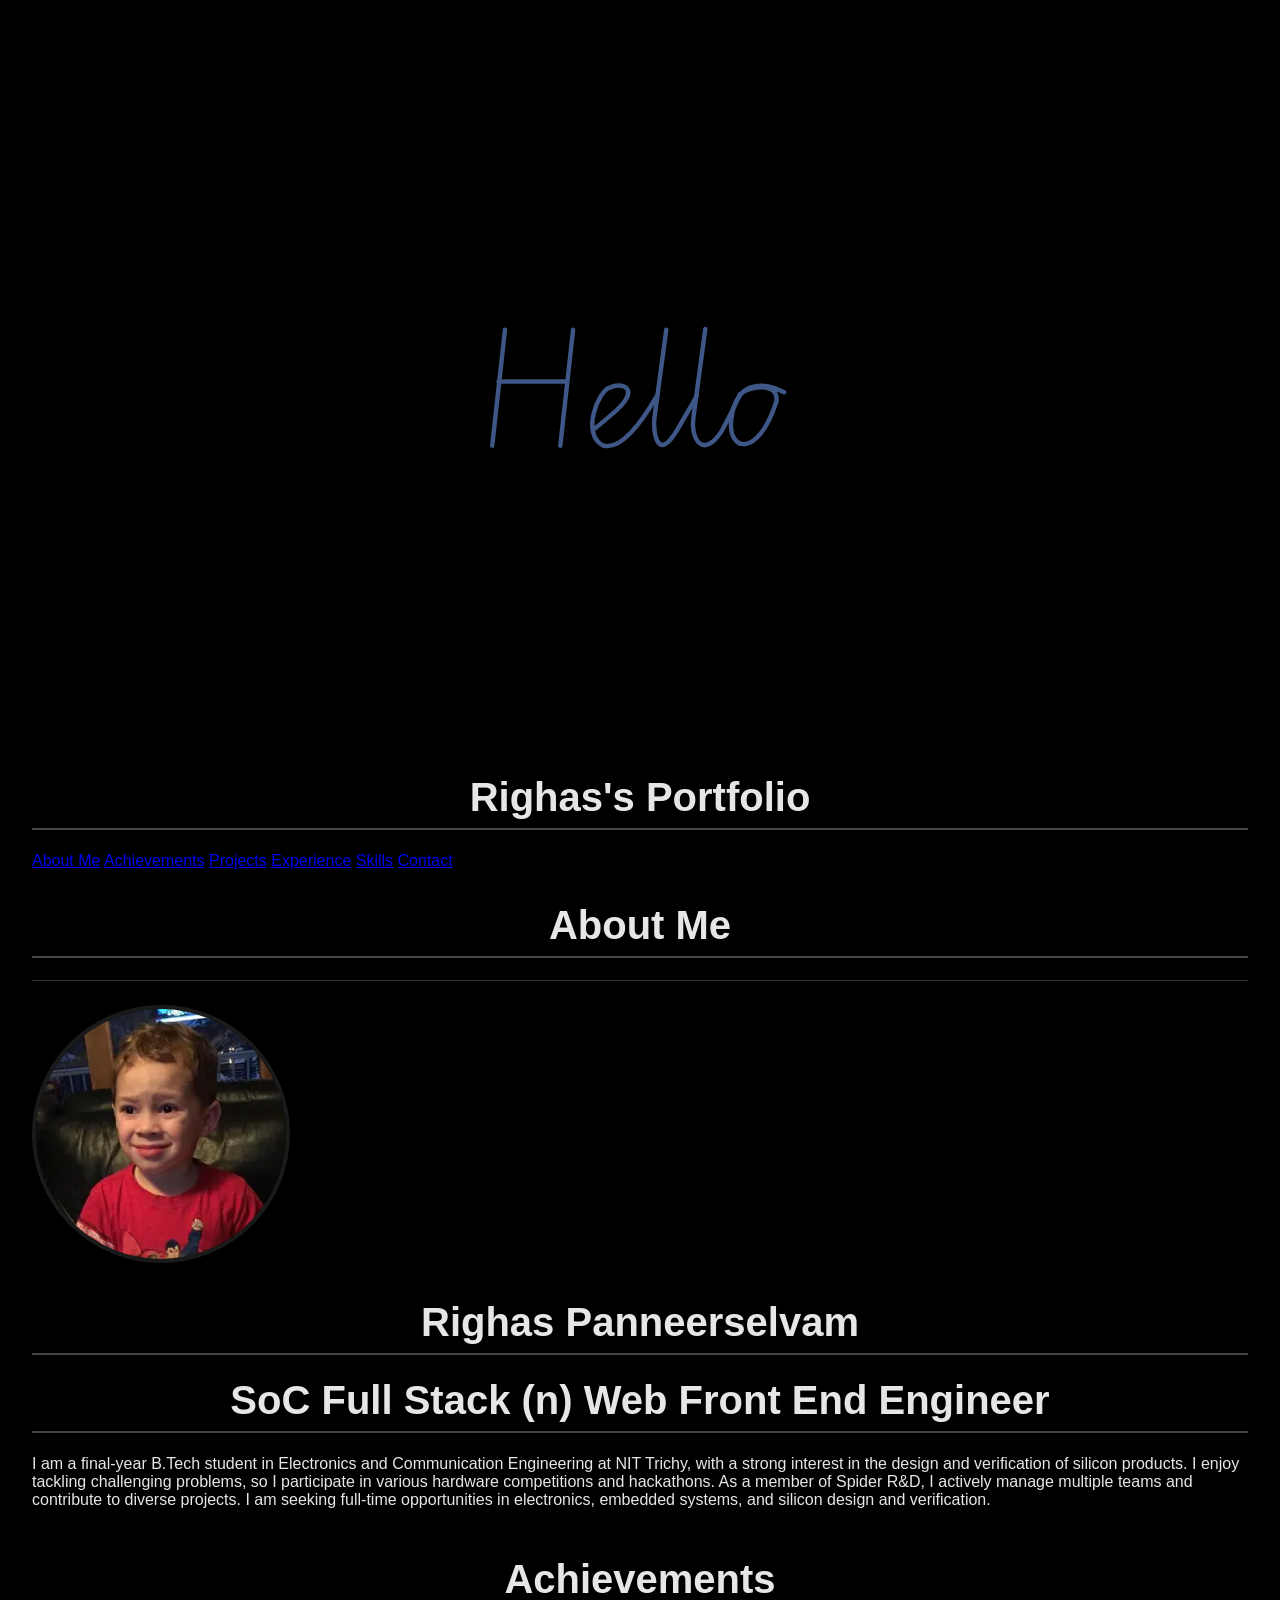
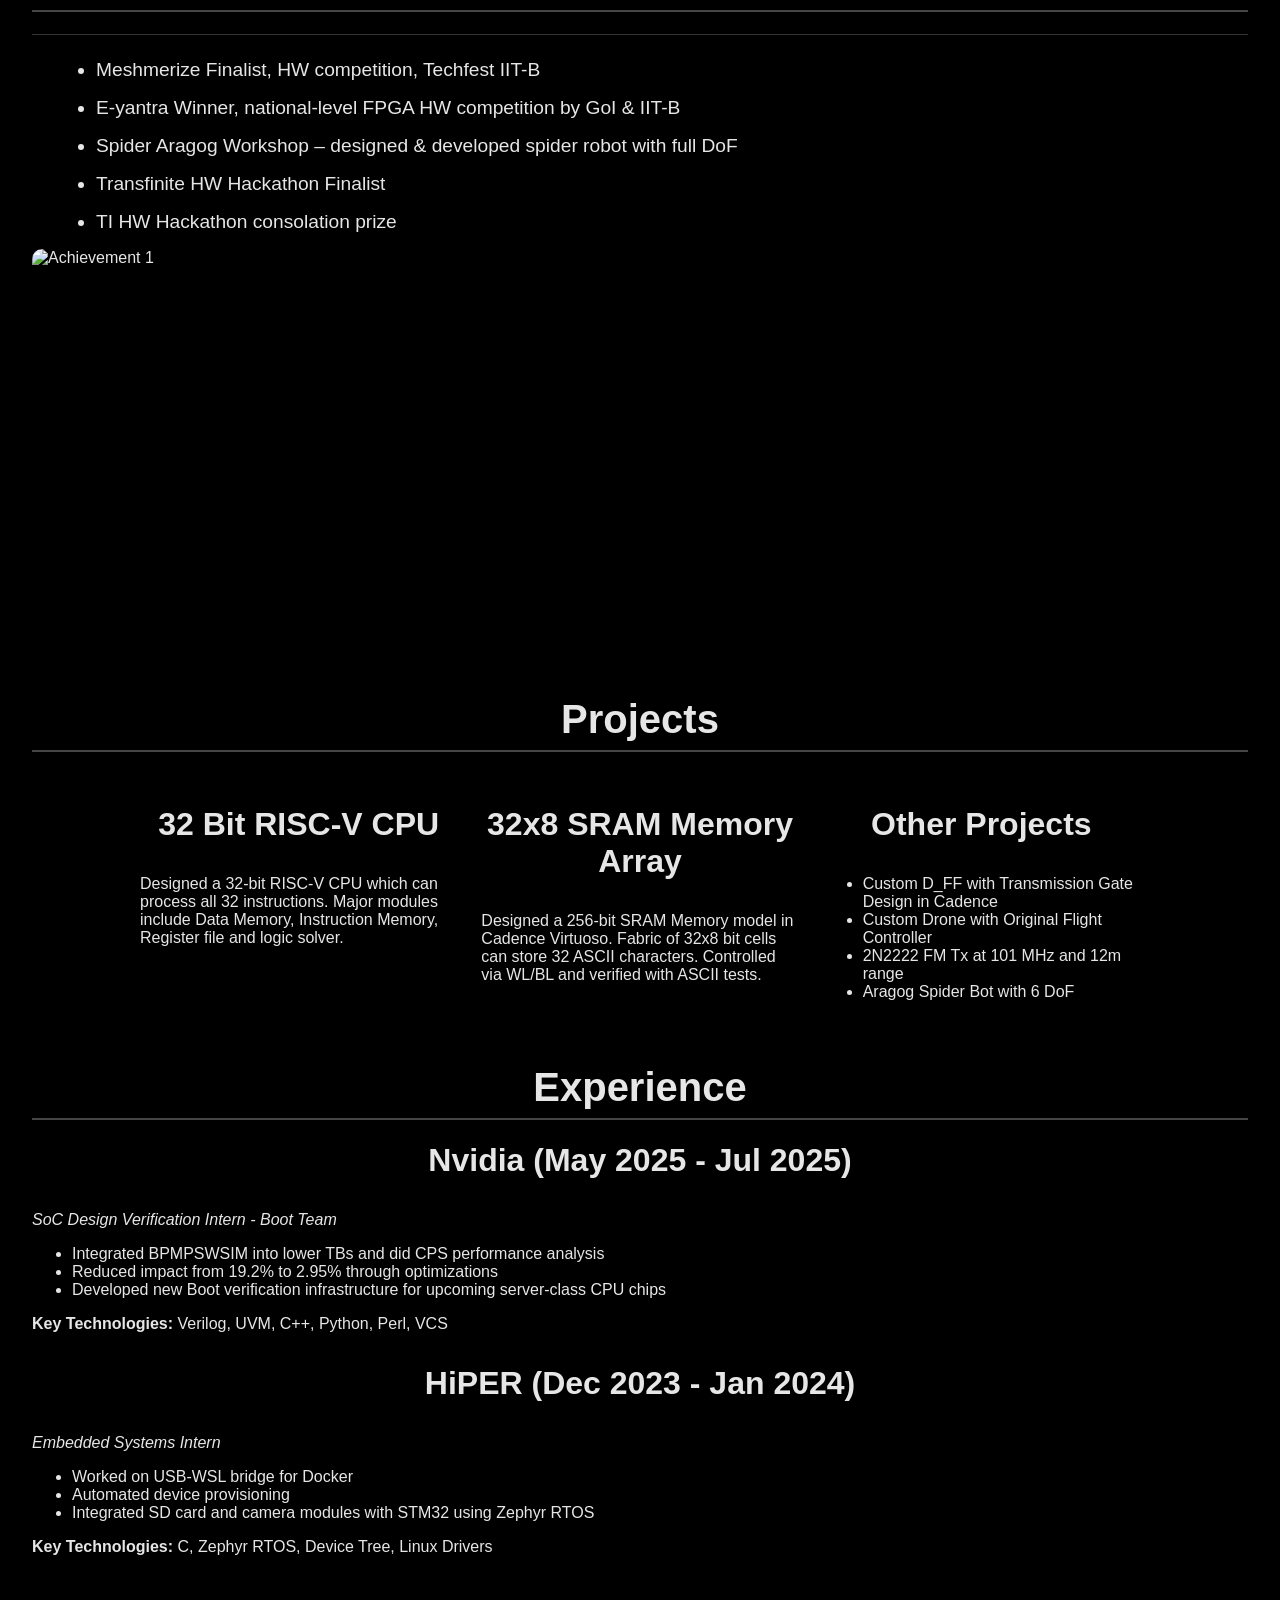
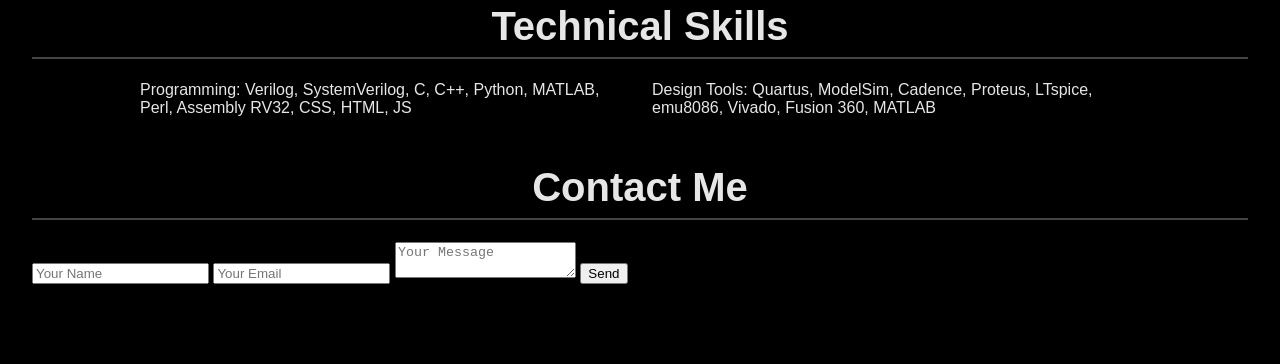
==== index.html @ bc6de63e "check commit" ====
<!DOCTYPE html>
<html lang="en">
<head>
    <meta charset="UTF-8">
    <meta name="viewport" content="width=device-width, initial-scale=1.0">
    <title>Righas Portfolio</title>
    <link rel="stylesheet" href="style.css">
</head>
<body>
    <div class="background"></div>

    <!-- Signature SVG -->
    <div id="signature" class="signature-container">
        <svg id="signature-svg" xmlns="http://www.w3.org/2000/svg" viewBox="0 0 1920 1080" shape-rendering="geometricPrecision" text-rendering="geometricPrecision">
            <path id="untitled-u-h_1" d="M746.818511,425.776856l-20.206058,183.15814" fill="none" stroke="#3f5787" stroke-width="7" stroke-linecap="round" stroke-linejoin="round"/>
            <path id="untitled-u-h_3" d="M746.818511,425.776856l-20.206058,183.15814" transform="translate(107.548374 0)" fill="none" stroke="#3f5787" stroke-width="7" stroke-linecap="round" stroke-linejoin="round"/>
            <path id="untitled-u-h_2" d="M736.715482,507.802581l107.548374-.216665" fill="none" stroke="#3f5787" stroke-width="7" stroke-linecap="round" stroke-linejoin="round"/>\
            <path id="untitled-u-e" d="M886.212615,583.910626c7.151511-5.482825,33.612104-27.652511,38.379778-32.420185C960,517.355925,930.760567,507.802579,912.043792,517.355925c-17.616799,4.736041-46.27045,73.822854-9.744437,91.579069q34.22033,8.819657,85.333725-80.042054" transform="translate(0 0.000002)" fill="none" stroke="#3f5787" stroke-width="7" stroke-linecap="round" stroke-linejoin="round"/>
            <path id="untitled-u-l_1" d="M987.63308,528.892942l13.884525-103.116086q-16.616888,122.569468-18.80812,140.35162c-2.137096,17.782152,3.510405,72.799838,36.042645,17.782152q32.53224-55.017686,30.865141-55.017686" transform="translate(.000001 0)" fill="none" stroke="#3f5787" stroke-width="7" stroke-linecap="round" stroke-linejoin="round"/>
            <path id="untitled-u-l_2" d="M987.63308,528.892942l13.884525-103.116086q-16.616888,122.569468-18.80812,140.35162c-5.070855,29.617557,14.183229,69.476005,45.805417,18.91237q17.227944-32.420185,27.726223-56.147904" transform="translate(61.573881-1.130218)" fill="none" stroke="#3f5787" stroke-width="7" stroke-linecap="round" stroke-linejoin="round"/>
            <path id="untitled-u-o_1" d="" fill="none" stroke="#3f5787" stroke-width="7" stroke-linecap="round" stroke-linejoin="round"/>
            <path id="untitled-u-o_2" d="M1117.815006,528.892942c12.982773-14.997982,63.205398-21.307026,57.351101,11.107058-29.48823,90.468267-78.022397,77.779897-70.756046,26.128476c3.090799-26.128476,9.00375-29.567839,12.068502-34.620538s23.109729-31.342668,70.957391-6.97441" transform="translate(.000001 0)" fill="none" stroke="#3f5787" stroke-width="7" stroke-linecap="round" stroke-linejoin="round"/>
        </svg>
    </div>

    <header id="header" class="glass-container">
        <h1>Righas's Portfolio</h1>
        <nav>
            <a href="#about">About Me</a>
            <a href="#achievements">Achievements</a>
            <a href="#projects">Projects</a>
            <a href="#experience">Experience</a>
            <a href="#skills">Skills</a>
            <a href="#contact">Contact</a>
        </nav>
    </header>
    
    
    
    <h2>About Me</h2>
    <div class="section-divider"></div>
    <!-- ABOUT -->
    <section id="about" class="glass-container">
        <!-- <h2>About Me</h2> -->
        <div class="about-content">
        <div class="about-photo-name">
        <img src="src/myphoto.jpg" alt="Profile Picture" class="profile-pic">
        <h2>Righas Panneerselvam</h2>
        </div>
        <div class="about-text">
            <h2>SoC Full Stack (n) Web Front End Engineer</h2>
            <p class="sub-tab no-hover">
                I am a final-year B.Tech student in Electronics and Communication Engineering at NIT Trichy, with a strong interest in the design and verification of silicon products. 
                I enjoy tackling challenging problems, so I participate in various hardware competitions and hackathons. 
                As a member of Spider R&D, I actively manage multiple teams and contribute to diverse projects. 
                I am seeking full-time opportunities in electronics, embedded systems, and silicon design and verification.
            </p>
        </div>
        </div>
    </section>
    
    <!-- ACHIEVEMENTS -->
    <h2>Achievements</h2>
    <div class="section-divider"></div>
    <section id="achievements" class="glass-container">
        <div class="achievements-wrapper">
            <!-- LEFT : List -->
            <div class="achievement-list">
                <ul>
                    <li>Meshmerize Finalist, HW competition, Techfest IIT-B</li>
                    <li>E-yantra Winner, national-level FPGA HW competition by GoI & IIT-B</li>
                    <li>Spider Aragog Workshop – designed & developed spider robot with full DoF</li>
                    <li>Transfinite HW Hackathon Finalist</li>
                    <li>TI HW Hackathon consolation prize</li>
                </ul>
            </div>
    
            <!-- RIGHT : Images -->
            <div class="achievement-gallery">
                <img src="src/Workshop_3.JPG" class="achievement-img" alt="Achievement 1">
                <img src="src/Workshop_2.JPG" class="achievement-img" alt="Achievement 2">
                <img src="src/E-yantra.jpg" class="achievement-img" alt="Achievement 3">
                <img src="src/Meshmerize.jpg" class="achievement-img" alt="Achievement 4">
                <!-- <img src="src/ach5.jpg" class="achievement-img" alt="Achievement 5"> -->
            </div>
        </div>
    </section>
    
    
    
    <!-- PROJECTS -->
    <section id="projects" class="glass-container">
        <h2>Projects</h2>
        <div class="project-grid">
            <div class="project-card">
                <h3>32 Bit RISC-V CPU</h3>
                <p>Designed a 32-bit RISC-V CPU which can process all 32 instructions. Major modules include Data Memory, Instruction Memory, Register file and logic solver.</p>
            </div>
            <div class="project-card">
                <h3>32x8 SRAM Memory Array</h3>
                <p>Designed a 256-bit SRAM Memory model in Cadence Virtuoso. Fabric of 32x8 bit cells can store 32 ASCII characters. Controlled via WL/BL and verified with ASCII tests.</p>
            </div>
            <div class="project-card">
                <h3>Other Projects</h3>
                <ul>
                    <li>Custom D_FF with Transmission Gate Design in Cadence</li>
                    <li>Custom Drone with Original Flight Controller</li>
                    <li>2N2222 FM Tx at 101 MHz and 12m range</li>
                    <li>Aragog Spider Bot with 6 DoF</li>
                </ul>
            </div>
        </div>
    </section>

    <!-- EXPERIENCE -->
    <section id="experience" class="glass-container">
        <h2>Experience</h2>
        <div class="sub-tab no-hover">
            <h3>Nvidia (May 2025 - Jul 2025)</h3>
            <p><em>SoC Design Verification Intern - Boot Team</em></p>
            <ul>
                <li>Integrated BPMPSWSIM into lower TBs and did CPS performance analysis</li>
                <li>Reduced impact from 19.2% to 2.95% through optimizations</li>
                <li>Developed new Boot verification infrastructure for upcoming server-class CPU chips</li>
            </ul>
            <p><strong>Key Technologies:</strong> Verilog, UVM, C++, Python, Perl, VCS</p>
        </div>
        <div class="sub-tab no-hover">
            <h3>HiPER (Dec 2023 - Jan 2024)</h3>
            <p><em>Embedded Systems Intern</em></p>
            <ul>
                <li>Worked on USB-WSL bridge for Docker</li>
                <li>Automated device provisioning</li>
                <li>Integrated SD card and camera modules with STM32 using Zephyr RTOS</li>
            </ul>
            <p><strong>Key Technologies:</strong> C, Zephyr RTOS, Device Tree, Linux Drivers</p>
        </div>
    </section>

    <!-- SKILLS -->
    <section id="skills" class="glass-container">
        <h2>Technical Skills</h2>
        <div class="skills-grid">
            <div class="skill-item">Programming: Verilog, SystemVerilog, C, C++, Python, MATLAB, Perl, Assembly RV32, CSS, HTML, JS</div>
            <div class="skill-item">Design Tools: Quartus, ModelSim, Cadence, Proteus, LTspice, emu8086, Vivado, Fusion 360, MATLAB</div>
        </div>
    </section>

    <!-- CONTACT -->
    <section id="contact" class="glass-container">
        <h2>Contact Me</h2>
        <form>
            <input type="text" placeholder="Your Name" required>
            <input type="email" placeholder="Your Email" required>
            <textarea placeholder="Your Message" required></textarea>
            <button type="submit">Send</button>
        </form>
    </section>

    <script src="script.js"></script>
</body>
</html>
---- style.css ----
/* style.css */
/* Dark theme with glass morph effect for project tiles, modal, and skill categories */

:root {
    --text-color: rgba(255, 255, 255, 0.9);
    --glass-bg: rgba(255, 255, 255, 0.06);
    --glass-border: rgba(255, 255, 255, 0.15);
    --glass-hover-bg: rgba(255, 255, 255, 0.1);
    --glass-hover-border: rgba(255, 255, 255, 0.3);
}

body {
    margin: 0;
    padding: 2rem;
    min-height: 100vh;
    font-family: -apple-system, BlinkMacSystemFont, 'Segoe UI', Roboto, Oxygen, Ubuntu, Cantarell, 'Open Sans', 'Helvetica Neue', sans-serif;
    color: var(--text-color);
    overflow-x: hidden;
    position: relative;
    background: #000000;
}

.background {
    position: fixed;
    inset: 0;
    background: #000000;
    z-index: -2;
}

section {
    margin-bottom: 3rem;
}

h1, h2 {
    font-size: 2.5rem;
    text-align: center;
    position: relative;
    margin-bottom: 2rem;
}

h3 {
    font-size: 2rem;
    text-align: center;
    position: relative;
    margin-bottom: 2rem;
}

.main-header {
    position: fixed;
    top: 0;
    left: 0;
    width: 100%;
    padding: 1rem 2rem;
    background: rgba(0, 0, 0, 0.9);
    backdrop-filter: blur(10px);
    z-index: 1000;
    display: flex;
    justify-content: space-between;
    align-items: center;
    border-bottom: 1px solid rgba(255, 255, 255, 0.1);
}

.logo {
    font-size: 1.2rem;
    font-weight: 600;
    color: var(--text-color);
    text-decoration: none;
    margin-right: auto;
}

.main-nav ul {
    display: flex;
    gap: 1.5rem;
    list-style: none;
    margin: 0;
    padding: 0;
    flex-wrap: wrap;
}

.main-nav {
    margin-left: auto;
}

.main-nav a {
    color: rgba(255, 255, 255, 0.8);
    text-decoration: none;
    font-size: 0.85rem;
    white-space: nowrap;
    transition: color 0.3s ease;
}

.main-nav a:hover {
    color: rgba(255, 255, 255, 1);
}

.main-nav a.active {
    color: #fff;
    border-bottom: 2px solid rgba(255, 255, 255, 0.5);
}

/* Add padding to body to account for fixed header */
body {
    padding-top: 60px;
}

h1::after, h2::after {
    content: "";
    position: absolute;
    bottom: -10px;
    left: 0;
    width: 100%;
    height: 2px;
    background: var(--text-color);
    opacity: 0.3;
}

.intro-content {
    display: flex;
    align-items: flex-start;
    gap: 3rem;
    max-width: 1000px;
    margin: 0 auto;
}

.image-name-container {
    text-align: center;
}

.image-name-container h2 {
    margin: 1rem 0 0 0;
}

.intro-content h2::after {
    content: none;
}

.section-divider {
    width: 100%;
    height: 1px;
    background: rgba(255, 255, 255, 0.2);
    margin: 1.5rem 0;
}

.section-divider-wo-dash {
    width: 100%;
    height: 1px;
    margin: 1.5rem 0;
}

.intro-description {
    position: relative;
    font-size: 1.2rem;
}

.intro-description::after {
    content: none;
}

.profile-pic {
    width: 250px;
    height: 250px;
    border-radius: 50%;
    object-fit: cover;
    border: 4px solid rgba(255, 255, 255, 0.1);
    position: relative;
    cursor: pointer;
    transition: border-color 0.5s ease, box-shadow 0.5s ease;
}

.profile-pic:hover {
    border-color: rgba(255, 255, 255, 0.2);
    box-shadow: 0 0 20px 5px rgba(255, 255, 255, 0.15), inset 0 0 20px 5px rgba(255, 255, 255, 0.1);
}

.intro-text {
    flex: 1;
    text-align: center;
    margin-top: -2rem;
}

.achievement-container {
    display: flex;
    max-width: 1000px;
    margin: 0 auto;
    gap: 2rem;
}

.achievement-list {
    flex: 1;
    list-style: disc;
    padding-left: 1.5rem;
}

.achievement-list li {
    margin-bottom: 1rem;
    font-size: 1.2rem;
}

.achievement-images {
    flex: 1;
    display: flex;
    flex-direction: column;
    gap: 1rem;
}

.achievement-images {
    position: relative;
    height: 400px;
}

.achievement-img {
    width: 100%;
    height: 400px;
    object-fit: cover;
    border-radius: 10px;
    display: none;
}

.nav-arrow {
    position: absolute;
    top: 50%;
    transform: translateY(-50%);
    background: rgba(0, 0, 0, 0.5);
    color: white;
    border: none;
    padding: 1rem;
    cursor: pointer;
    z-index: 100;
    transition: background 0.3s ease;
}

.nav-arrow:hover {
    background: rgba(0, 0, 0, 0.8);
}

.prev-arrow {
    left: 10px;
}

.next-arrow {
    right: 10px;
}

.achievement-img.active {
    display: block;
}

.project-grid {
    display: grid;
    grid-template-columns: repeat(3, 1fr);
    gap: 1.5rem;
    max-width: 1000px;
    margin: 0 auto;
}

.project-tile {
    padding: 1rem;
    background: var(--glass-bg);
    border-radius: 10px;
    border: 1px solid var(--glass-border);
    transition: background-color 0.5s ease, border-color 0.5s ease, transform 0.3s ease;
    cursor: pointer;
    backdrop-filter: blur(10px);
}

.project-tile:hover {
    background: var(--glass-hover-bg);
    border-color: var(--glass-hover-border);
    transform: translateY(-5px);
}

.project-img {
    width: 100%;
    height: 200px;
    object-fit: cover;
    border-radius: 8px;
    margin-bottom: 1rem;
}

#project-detail {
    text-align: justify;
}

.project-tile h4 {
    font-size: 1.2rem;
    margin: 0.5rem 0;
    text-align: center;
}

.project-tile p {
    font-size: 1rem;
    text-align: center;
    margin: 0;
}

.project-modal {
    display: none;
    position: fixed;
    top: 0;
    left: 0;
    width: 100%;
    height: 100%;
    background: rgba(0, 0, 0, 0.8);
    z-index: 2000;
    justify-content: center;
    align-items: center;
    backdrop-filter: blur(5px);
}

.project-modal-content {
    background: var(--glass-bg);
    border: 1px solid var(--glass-border);
    border-radius: 12px;
    padding: 2rem;
    max-width: 90%;
    max-height: 90%;
    overflow-y: auto;
    position: relative;
    animation: scaleIn 0.3s ease;
    /* Enhanced smooth scrolling */
    transform: translate3d(0,0,0);
    -webkit-overflow-scrolling: touch;
    will-change: transform;
    scroll-behavior: smooth;
    /* Performance optimizations */
    backface-visibility: hidden;
    perspective: 1000px;
    contain: content;
    overscroll-behavior: contain;
}

@keyframes scaleIn {
    from { transform: scale(0.8); opacity: 0; }
    to { transform: scale(1); opacity: 1; }
}

.close-modal {
    position: absolute;
    top: 1rem;
    right: 1rem;
    font-size: 1.5rem;
    cursor: pointer;
    color: var(--text-color);
    transition: color 0.3s ease;
}

.close-modal:hover {
    color: rgba(255, 255, 255, 1);
}

.modal-img {
    width: 100%;
    max-height: 400px;
    object-fit: cover;
    border-radius: 8px;
    margin-bottom: 1rem;
}

.modal-title {
    font-size: 1.8rem;
    margin: 0.5rem 0;
    text-align: center;
}

.modal-brief {
    font-size: 1.2rem;
    margin: 0.5rem 0;
    text-align: center;
}

.modal-details {
    font-size: 1.1rem;
    line-height: 1.5;
    margin-top: 1rem;
}

.modal-details h4 {
    font-size: 1.3rem;
    margin: 1.5rem 0 0.5rem;
    color: rgba(255, 255, 255, 0.9);
    border-bottom: 1px solid rgba(255, 255, 255, 0.2);
    padding-bottom: 0.5rem;
}

.modal-details ul {
    margin: 0.5rem 0 1rem;
    padding-left: 1.5rem;
}

.modal-details li {
    margin-bottom: 0.5rem;
    line-height: 1.4;
}

.experience-container {
    max-width: 1000px;
    margin: 0 auto;
    padding: 1rem;
}

.experience-item {
    background: var(--glass-bg);
    border-radius: 10px;
    padding: 1.5rem;
    margin-bottom: 2rem;
    border: 1px solid var(--glass-border);
    transition: background-color 0.5s ease, border-color 0.5s ease, transform 0.3s ease;
}

.experience-item:hover{
    background: var(--glass-hover-bg);
    border-color: var(--glass-hover-border);
    transform: translateY(-5px);
}

.experience-header {
    display: flex;
    justify-content: space-between;
    align-items: baseline;
    margin-bottom: 1rem;
}

.experience-header h3 {
    font-size: 1.4rem;
    margin: 0;
    color: rgba(255, 255, 255, 0.9);
}

.experience-date {
    font-size: 0.9rem;
    opacity: 0.8;
}

.experience-role {
    font-style: italic;
    margin: 0 0 1rem 0;
    color: rgba(255, 255, 255, 0.8);
}

.experience-details {
    padding-left: 1.5rem;
    margin: 0 0 1rem 0;
}

.experience-details li {
    margin-bottom: 0.5rem;
    line-height: 1.4;
}

.experience-learnings {
    padding: 0.8rem;
    background: rgba(255, 255, 255, 0.08);
    border-radius: 8px;
    font-size: 0.9rem;
}

.skills-grid {
    display: grid;
    grid-template-columns: repeat(auto-fit, minmax(300px, 1fr));
    gap: 1.5rem;
    max-width: 1000px;
    margin: 0 auto;
}

.skill-category {
    background: var(--glass-bg);
    border: 1px solid var(--glass-border);
    border-radius: 10px;
    padding: 1rem;
    backdrop-filter: blur(10px);
    transition: background-color 0.5s ease, border-color 0.5s ease, transform 0.3s ease;
}

.skill-category:hover {
    background: var(--glass-hover-bg);
    border-color: var(--glass-hover-border);
    transform: translateY(-5px);
}

.skill-heading {
    font-size: 1.3rem;
    margin: 0.5rem 0;
    padding: 0.5rem;
    background: rgba(255, 255, 255, 0.08);
    border-radius: 8px;
    text-align: center;
    color: var(--text-color);
    border-bottom: 1px solid rgba(255, 255, 255, 0.2);
}

.skill-text {
    font-size: 0.95rem;
    color: var(--text-color);
    text-align: center;
    margin: 0.5rem 0 0;
    line-height: 1.4;
}

@media (max-width: 768px) {
    body {
        padding: 1rem;
    }
    .intro-content {
        flex-direction: column;
        text-align: center;
    }
    .intro-text {
        margin-top: 1rem;
    }
    h1, h2 {
        font-size: 2rem;
    }
    
    .achievement-container {
        flex-direction: column;
    }
    .achievement-images {
        margin-top: 1rem;
    }
    .project-grid {
        grid-template-columns: 1fr;
    }
    .project-modal-content {
        max-width: 95%;
        padding: 1.5rem;
    }
    .skills-grid {
        grid-template-columns: 1fr;
    }
}
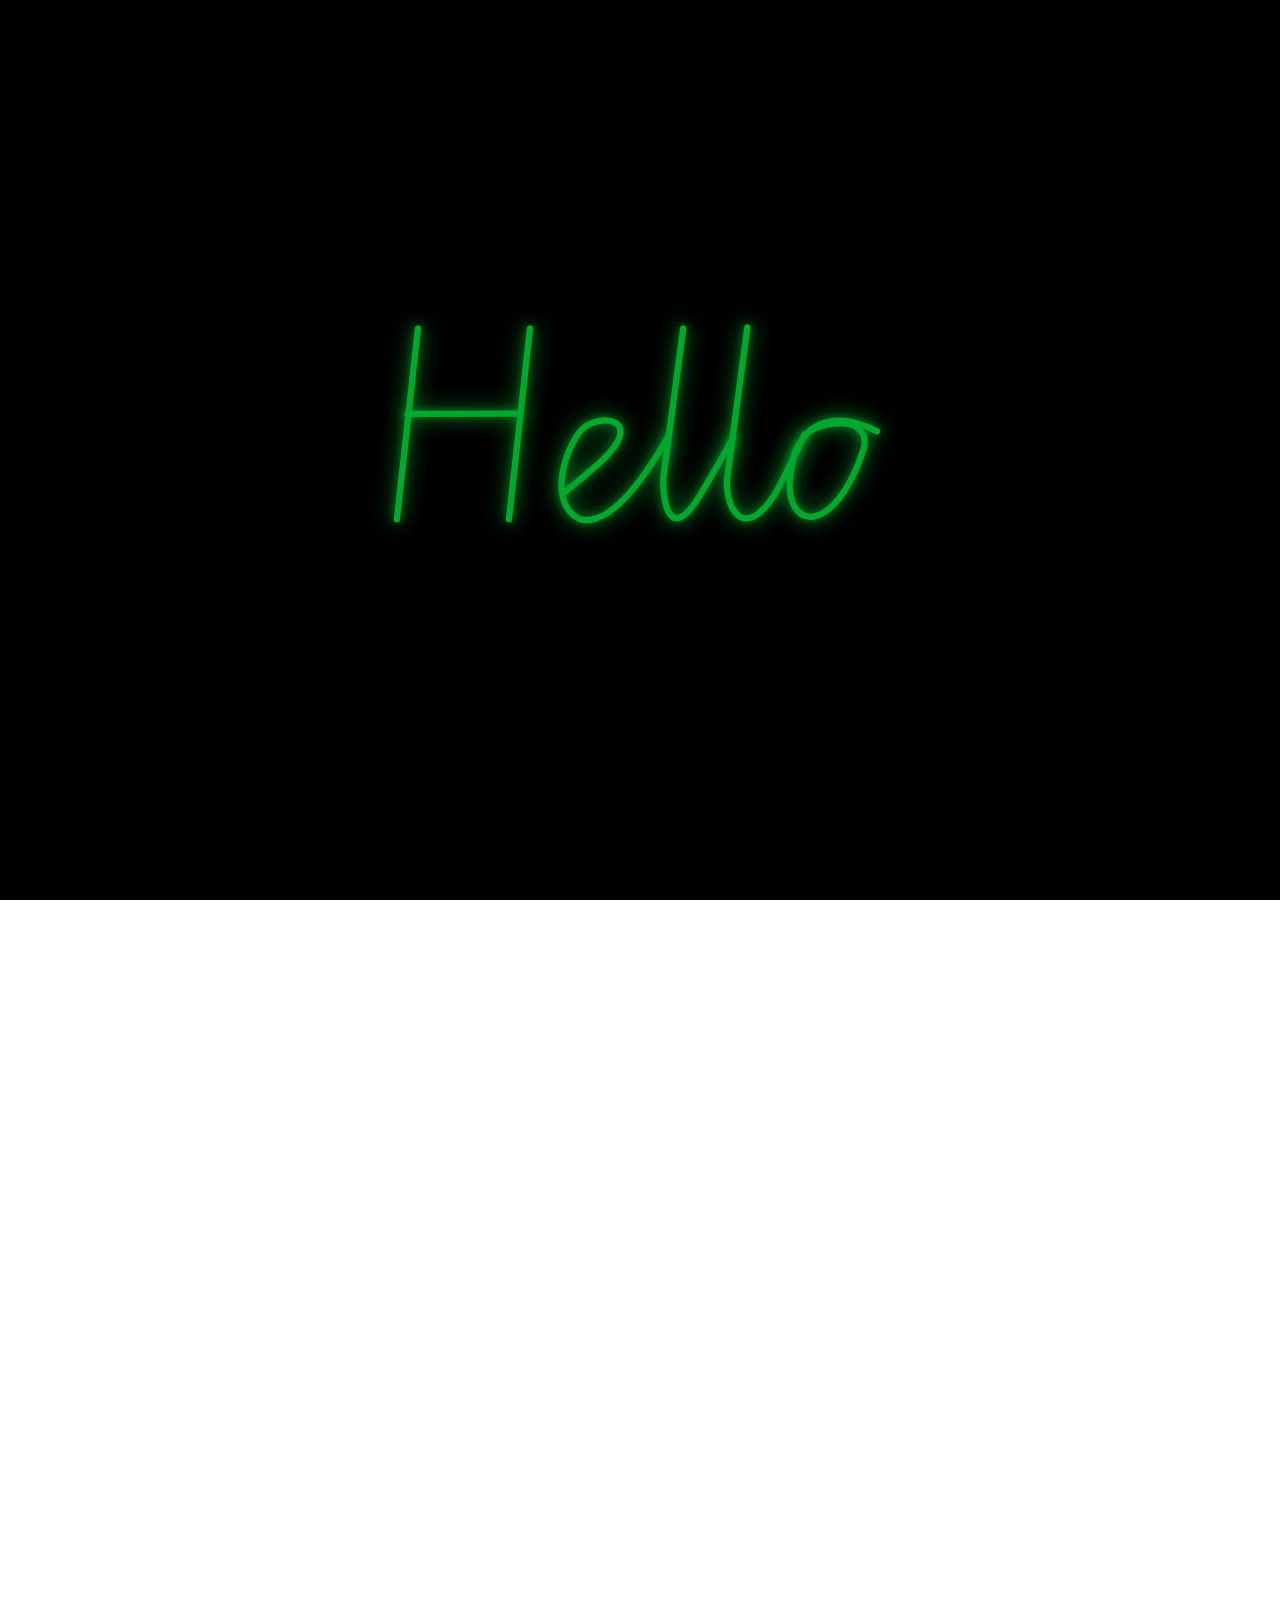
==== commit 1ed8df4b: "changed to neon green terminal inspi design" ====
--- a/index.html
+++ b/index.html
@@ -24,7 +24,7 @@
         </svg>
     </div>
 
-    <header id="header" class="glass-container">
+    <header id="header" class="terminal-window">
         <h1>Righas's Portfolio</h1>
         <nav>
             <a href="#about">About Me</a>
@@ -38,11 +38,11 @@
     
     
     
-    <h2>About Me</h2>
-    <div class="section-divider"></div>
+    <!-- <h2>About Me</h2> -->
+    <!-- <div class="section-divider"></div> -->
     <!-- ABOUT -->
-    <section id="about" class="glass-container">
-        <!-- <h2>About Me</h2> -->
+    <section id="about" class="terminal-window">
+        <h2>About Me</h2>
         <div class="about-content">
         <div class="about-photo-name">
         <img src="src/myphoto.jpg" alt="Profile Picture" class="profile-pic">
@@ -61,9 +61,9 @@
     </section>
     
     <!-- ACHIEVEMENTS -->
-    <h2>Achievements</h2>
-    <div class="section-divider"></div>
-    <section id="achievements" class="glass-container">
+    <!-- <div class="section-divider"></div> -->
+    <section id="achievements" class="terminal-window">
+        <h2>Achievements</h2>
         <div class="achievements-wrapper">
             <!-- LEFT : List -->
             <div class="achievement-list">
@@ -90,7 +90,7 @@
     
     
     <!-- PROJECTS -->
-    <section id="projects" class="glass-container">
+    <section id="projects" class="terminal-window">
         <h2>Projects</h2>
         <div class="project-grid">
             <div class="project-card">
@@ -114,7 +114,7 @@
     </section>
 
     <!-- EXPERIENCE -->
-    <section id="experience" class="glass-container">
+    <section id="experience" class="terminal-window">
         <h2>Experience</h2>
         <div class="sub-tab no-hover">
             <h3>Nvidia (May 2025 - Jul 2025)</h3>
@@ -139,7 +139,7 @@
     </section>
 
     <!-- SKILLS -->
-    <section id="skills" class="glass-container">
+    <section id="skills" class="terminal-window">
         <h2>Technical Skills</h2>
         <div class="skills-grid">
             <div class="skill-item">Programming: Verilog, SystemVerilog, C, C++, Python, MATLAB, Perl, Assembly RV32, CSS, HTML, JS</div>
@@ -148,7 +148,7 @@
     </section>
 
     <!-- CONTACT -->
-    <section id="contact" class="glass-container">
+    <section id="contact" class="terminal-window">
         <h2>Contact Me</h2>
         <form>
             <input type="text" placeholder="Your Name" required>
@@ -161,11 +161,3 @@
     <script src="script.js"></script>
 </body>
 </html>
-
-
-
-
-
-
-
-
--- a/style.css
+++ b/style.css
@@ -1,143 +1,309 @@
-/* style.css */
-/* Dark theme with glass morph effect for project tiles, modal, and skill categories */
+#hello {
+    position: fixed;
+    top: 40%;
+    left: 50%;
+    transform: translate(-50%, 40px);
+    font-size: clamp(2.5rem, 6vw, 5rem);
+    font-weight: 700;
+    color: var(--accent-color);
+    opacity: 0;
+    transition: all 0.8s ease;
+    z-index: 20;
+    text-shadow:
+        0 0 10px var(--accent-color),
+        0 0 20px var(--accent-color),
+        0 0 40px var(--glow-color);
+}
+
+#hello.show {
+    opacity: 1;
+    transform: translate(-50%, 0);
+}
+
+#hello.fade-out {
+    opacity: 0;
+    transform: translate(-50%, -20px);
+}
+
+.signature-container {
+    position: fixed;
+    top: 50%;
+    left: 50%;
+    transform: translate(-50%, -50%);
+    width: 200%; /* responsive scaling */
+    max-width: 2000px;
+    height: auto;
+    z-index: -1;
+    pointer-events: none;
+    opacity: 0;
+    transition: opacity 0.5s ease;
+}
+
+
+.signature-container.show {
+    opacity: 1;
+}
+
+.signature-container svg {
+    width: 100%;
+    height: auto;
+}
+
+.signature-path {
+    fill: none; /* No fill → no double line */
+    stroke: var(--accent-color);
+    stroke-width: 11;
+    /* stroke-dasharray: var(--path-length, 3000); */
+    stroke-dashoffset: var(--path-length, 3000);
+    animation: drawStroke 4s ease forwards;
+}
+
+/* golden yellow stroke */
+
+/* .signature-container path {
+    stroke: #f5c842; 
+    stroke-width: 6;
+    filter: drop-shadow(0 0 4px rgba(245, 200, 66, 0.7))
+            drop-shadow(0 0 10px rgba(255, 234, 138, 0.6))     
+} */
+
+/* white stroke */
+.signature-container path {
+    stroke: var(--accent-color); 
+    stroke-width: 6;
+    filter: drop-shadow(0 0 4px var(--glow-color))
+            drop-shadow(0 0 10px var(--glow-color));
+}
+
+#sigPath {
+    fill: none;
+    stroke: var(--accent-color);
+    stroke-width: 2;
+  }
+
+@keyframes drawStroke {
+    to {
+        stroke-dashoffset: 0;
+    }
+}
+
+
+/* -------------------------
+   rest of your existing CSS
+   (glass morph + layout)
+   ------------------------- */
 
 :root {
-    --text-color: rgba(255, 255, 255, 0.9);
-    --glass-bg: rgba(255, 255, 255, 0.06);
-    --glass-border: rgba(255, 255, 255, 0.15);
-    --glass-hover-bg: rgba(255, 255, 255, 0.1);
-    --glass-hover-border: rgba(255, 255, 255, 0.3);
+    --primary-color: rgba(255, 255, 255, 0.03); /* Darker, more subtle glass */
+    --secondary-color: rgba(255, 255, 255, 0.08); /* Darker, more subtle border */
+    --accent-color: #00A82D; /* Darker Green */
+    --text-color: #FFFFFF; /* White */
+    --glow-color: rgba(0, 168, 45, 0.7);
+}
+
+.glass-container {
+    background: var(--primary-color);
+    border: 1px solid var(--secondary-color);
+    border-radius: 16px;
+    backdrop-filter: blur(10px); /* Consistent blur for glass effect */
+    -webkit-backdrop-filter: blur(10px); /* For Safari */
+    padding: 2rem;
+    margin-bottom: 2rem;
+    box-shadow: 0 8px 32px 0 rgba(0, 0, 0, 0.37);
 }
 
 body {
     margin: 0;
     padding: 2rem;
     min-height: 100vh;
-    font-family: -apple-system, BlinkMacSystemFont, 'Segoe UI', Roboto, Oxygen, Ubuntu, Cantarell, 'Open Sans', 'Helvetica Neue', sans-serif;
+    font-family: 'Courier New', Courier, monospace;
     color: var(--text-color);
     overflow-x: hidden;
     position: relative;
-    background: #000000;
 }
 
 .background {
     position: fixed;
     inset: 0;
-    background: #000000;
+    background: #000000; /* Black background */
     z-index: -2;
 }
 
-section {
-    margin-bottom: 3rem;
-}
-
-h1, h2 {
-    font-size: 2.5rem;
+.about-content {
+    display: flex;
+    gap: 4rem;
+    align-items: center; /* Center items vertically */
+    padding: 2rem;
+    margin: 0 2rem;
+}
+
+/* Left column with photo and name */
+.about-photo-name {
+    width: 250px;
+    display: flex;
+    flex-direction: column;
+    align-items: center;
+    gap: 1.5rem;
+    margin-right: 3rem;
+}
+
+.about-photo-name h2 {
+    margin-top: 1.5rem;
+    font-size: 1.7rem;
     text-align: center;
+    line-height: 1.3;
+    padding-bottom: 0.5rem;
+    border-bottom: 2px solid var(--accent-color);
+    width: 100%;
+}
+
+/* Right column with text */
+.about-text {
+    flex: 1;
+    min-width: 300px;
+    margin-left: 2rem;
+    text-align: left;
+}
+
+/* Profile name styling */
+.about-photo-name h2 {
+    font-size: 1.6rem;
+    color: var(--accent-color);
+    text-align: center;
+    text-shadow: 0 0 10px var(--glow-color);
+    margin: 0;
+}
+
+/* Title styling */
+.about-text h2 {
+    font-size: 1.8rem;
+    color: var(--accent-color);
+    margin-bottom: 1.5rem;
+}
+
+/* Responsive design */
+@media (max-width: 768px) {
+    .about-content {
+        flex-direction: column;
+        align-items: center;
+        gap: 2rem;
+    }
+    
+    .about-photo-name {
+        width: 100%;
+    }
+    
+    .about-text {
+        width: 100%;
+        min-width: auto;
+    }
+}
+
+.about-text {
+    flex: 1;
+    text-align: center;
+}
+
+.about-text h3 {
+    color: var(--accent-color);
+    font-size: 1.8rem;
+    margin-bottom: 1rem;
+    text-shadow: 0 0 10px var(--glow-color);
+}
+
+.about-photo-name h2 {
+    font-size: 1.4rem;
+    text-align: center;
+}
+
+.profile-pic {
+    width: 200px;
+    height: 200px;
+    border-radius: 50%;
+    object-fit: cover;
+    border: 3px solid var(--accent-color);
     position: relative;
-    margin-bottom: 2rem;
-}
-
-h3 {
-    font-size: 2rem;
-    text-align: center;
+    cursor: pointer;
+    transition: border-color 0.5s ease, box-shadow 0.5s ease;
+    align-self: center; /* Vertical centering */
+    /* margin-right: 2rem; */
+}
+
+.profile-pic:hover {
+    border-color: var(--accent-color);
+    box-shadow:
+        0 0 15px 3px var(--glow-color),
+        inset 0 0 15px 3px var(--glow-color);
+}
+
+@keyframes gradientMove {
+    0% { background-position: 0% 50%; }
+    100% { background-position: 100% 50%; }
+}
+
+.intro {
+    position: fixed;
+    inset: 0;
+    display: flex;
+    justify-content: center;
+    align-items: center;
+    font-size: 4rem;
+    font-weight: bold;
+    color: white;
+    opacity: 0;
+    animation: introFade 3s ease forwards;
+    z-index: 20; /* make sure Hello sits above signature */
+}
+
+@keyframes introFade {
+    0% { opacity: 0; }
+    20% { opacity: 1; }
+    80% { opacity: 1; }
+    100% { opacity: 0; visibility: hidden; }
+}
+
+.terminal-window {
+    background: #1a1a1a; /* Dark grey */
+    border: 2px solid var(--accent-color);
+    border-radius: 8px;
+    padding: 2rem;
+    margin: 2rem auto;
+    max-width: 800px;
     position: relative;
-    margin-bottom: 2rem;
-}
-
-.main-header {
-    position: fixed;
-    top: 0;
-    left: 0;
-    width: 100%;
-    padding: 1rem 2rem;
-    background: rgba(0, 0, 0, 0.9);
-    backdrop-filter: blur(10px);
-    z-index: 1000;
-    display: flex;
-    justify-content: space-between;
-    align-items: center;
-    border-bottom: 1px solid rgba(255, 255, 255, 0.1);
-}
-
-.logo {
-    font-size: 1.2rem;
-    font-weight: 600;
-    color: var(--text-color);
-    text-decoration: none;
-    margin-right: auto;
-}
-
-.main-nav ul {
-    display: flex;
-    gap: 1.5rem;
-    list-style: none;
-    margin: 0;
-    padding: 0;
-    flex-wrap: wrap;
-}
-
-.main-nav {
-    margin-left: auto;
-}
-
-.main-nav a {
-    color: rgba(255, 255, 255, 0.8);
-    text-decoration: none;
-    font-size: 0.85rem;
-    white-space: nowrap;
-    transition: color 0.3s ease;
-}
-
-.main-nav a:hover {
-    color: rgba(255, 255, 255, 1);
-}
-
-.main-nav a.active {
-    color: #fff;
-    border-bottom: 2px solid rgba(255, 255, 255, 0.5);
-}
-
-/* Add padding to body to account for fixed header */
-body {
-    padding-top: 60px;
-}
-
-h1::after, h2::after {
-    content: "";
-    position: absolute;
-    bottom: -10px;
-    left: 0;
-    width: 100%;
-    height: 2px;
-    background: var(--text-color);
-    opacity: 0.3;
-}
-
-.intro-content {
-    display: flex;
-    align-items: flex-start;
-    gap: 3rem;
-    max-width: 1000px;
-    margin: 0 auto;
-}
-
-.image-name-container {
-    text-align: center;
-}
-
-.image-name-container h2 {
-    margin: 1rem 0 0 0;
-}
-
-.intro-content h2::after {
-    content: none;
-}
+    opacity: 0;
+    transform: translateY(40px);
+    transition: all 0.6s ease;
+}
+
+.terminal-window.show {
+    opacity: 1;
+    transform: translateY(0);
+}
+
+.terminal-window h2::after {
+    content: '_';
+    animation: blink 1s step-end infinite;
+    margin-left: 5px;
+}
+
+@keyframes blink {
+    50% {
+        opacity: 0;
+    }
+}
+
+@keyframes slideUp {
+    to {
+        opacity: 1;
+        transform: translateY(0);
+    }
+}
+
 
 .section-divider {
     width: 100%;
     height: 1px;
-    background: rgba(255, 255, 255, 0.2);
+    background: var(--secondary-color);
     margin: 1.5rem 0;
 }
 
@@ -147,384 +313,522 @@
     margin: 1.5rem 0;
 }
 
-.intro-description {
+/* Header & nav */
+header {
+    text-align: center;
+    margin-top: 4rem;
+}
+
+nav a {
+    color: var(--text-color);
+    text-decoration: none;
+    padding: 0.5rem 1.5rem;
+    border-radius: 12px;
     position: relative;
-    font-size: 1.2rem;
-}
-
-.intro-description::after {
-    content: none;
-}
-
-.profile-pic {
-    width: 250px;
-    height: 250px;
-    border-radius: 50%;
-    object-fit: cover;
-    border: 4px solid rgba(255, 255, 255, 0.1);
+    transition:
+        background-color 0.5s ease,
+        border-color 1s ease;
+}
+
+nav a::before,
+nav a::after {
+    content: "";
+    position: absolute;
+    border-radius: inherit;
+    pointer-events: none;
+    opacity: 0;
+    transition: opacity 0.5s ease;
+    z-index: 1;
+}
+
+nav a::before {
+    inset: 0;
+    background:
+        linear-gradient(
+            to top left,
+            rgba(255, 255, 255, 0.15) 0%,
+            rgba(255, 255, 255, 0) 50%
+        ),
+        linear-gradient(
+            to bottom right,
+            rgba(255, 255, 255, 0.05) 0%,
+            rgba(255, 255, 255, 0) 50%
+        );
+    mix-blend-mode: screen;
+}
+
+nav a::after {
+    inset: 2px;
+    background: linear-gradient(
+        to bottom right,
+        rgba(255, 255, 255, 0.05),
+        rgba(0, 0, 0, 0.05)
+    );
+    mix-blend-mode: overlay;
+}
+
+nav a:hover {
+    background-color: var(--primary-color);
+    border-color: var(--accent-color);
+    border: 1px solid var(--secondary-color);
+}
+
+nav a:hover::before,
+nav a:hover::after {
+    opacity: 1;
+}
+
+/* Updated skill-item with glass morph + hover pop-up */
+.skill-item {
+    padding: 1rem;
+    text-align: center;
+    background: var(--primary-color);
+    border-radius: 12px;
+    border: 1px solid var(--secondary-color);
+    color: var(--text-color);
+    cursor: default;
     position: relative;
-    cursor: pointer;
-    transition: border-color 0.5s ease, box-shadow 0.5s ease;
-}
-
-.profile-pic:hover {
-    border-color: rgba(255, 255, 255, 0.2);
-    box-shadow: 0 0 20px 5px rgba(255, 255, 255, 0.15), inset 0 0 20px 5px rgba(255, 255, 255, 0.1);
-}
-
-.intro-text {
-    flex: 1;
-    text-align: center;
-    margin-top: -2rem;
-}
-
-.achievement-container {
-    display: flex;
-    max-width: 1000px;
-    margin: 0 auto;
+    transition:
+        background-color 0.5s ease,
+        border-color 0.5s ease,
+        box-shadow 0.5s ease,
+        transform 0.3s ease;
+    user-select: none;
+}
+
+.skill-item::before,
+.skill-item::after {
+    content: "";
+    position: absolute;
+    border-radius: inherit;
+    pointer-events: none;
+    opacity: 0;
+    transition: opacity 0.5s ease;
+    z-index: 1;
+}
+
+.skill-item::before {
+    inset: 0;
+    background:
+        linear-gradient(
+            to top left,
+            rgba(255, 255, 255, 0.15) 0%,
+            rgba(255, 255, 255, 0) 50%
+        ),
+        linear-gradient(
+            to bottom right,
+            rgba(255, 255, 255, 0.05) 0%,
+            rgba(255, 255, 255, 0) 50%
+        );
+    mix-blend-mode: screen;
+}
+
+.skill-item::after {
+    inset: 2px;
+    background: linear-gradient(
+        to bottom right,
+        rgba(255, 255, 255, 0.05),
+        rgba(0, 0, 0, 0.05)
+    );
+    mix-blend-mode: overlay;
+}
+
+.skill-item:hover {
+    background-color: var(--primary-color);
+    border-color: var(--accent-color);
+    box-shadow:
+        0 6px 15px var(--glow-color),
+        inset 0 0 15px var(--glow-color);
+    transform: translateY(-5px) scale(1.05);
+}
+
+.skill-item:hover::before,
+.skill-item:hover::after {
+    opacity: 1;
+}
+
+.skills-grid {
+    display: grid;
+    grid-template-columns: repeat(auto-fit, minmax(150px, 1fr));
+    gap: 1rem;
+}
+
+.project-grid {
+    display: grid;
     gap: 2rem;
 }
 
-.achievement-list {
-    flex: 1;
-    list-style: disc;
-    padding-left: 1.5rem;
-}
-
-.achievement-list li {
-    margin-bottom: 1rem;
-    font-size: 1.2rem;
-}
-
-.achievement-images {
-    flex: 1;
+.project-card {
+    background: var(--primary-color);
+    border-radius: 16px;
+    padding: 1.5rem;
+    border: 1px solid var(--secondary-color);
+    position: relative;
+    color: var(--text-color);
+    cursor: default;
+    transition:
+        background-color 0.5s ease,
+        border-color 0.5s ease,
+        box-shadow 0.5s ease,
+        transform 0.3s ease;
+    user-select: none;
+}
+
+.project-card::before,
+.project-card::after {
+    content: "";
+    position: absolute;
+    border-radius: inherit;
+    pointer-events: none;
+    opacity: 0;
+    transition: opacity 0.5s ease;
+    z-index: 1;
+}
+
+.project-card::before {
+    inset: 0;
+    background:
+        linear-gradient(
+            to top left,
+            rgba(255, 255, 255, 0.15) 0%,
+            rgba(255, 255, 255, 0) 50%
+        ),
+        linear-gradient(
+            to bottom right,
+            rgba(255, 255, 255, 0.05) 0%,
+            rgba(255, 255, 255, 0) 50%
+        );
+    mix-blend-mode: screen;
+}
+
+.project-card::after {
+    inset: 2px;
+    background: linear-gradient(
+        to bottom right,
+        rgba(255, 255, 255, 0.05),
+        rgba(0, 0, 0, 0.05)
+    );
+    mix-blend-mode: overlay;
+}
+
+.project-card:hover {
+    background-color: var(--primary-color);
+    border-color: var(--accent-color);
+    box-shadow:
+        0 6px 15px var(--glow-color),
+        inset 0 0 15px var(--glow-color);
+    transform: translateY(-5px) scale(1.02);
+}
+
+.project-card:hover::before,
+.project-card:hover::after {
+    opacity: 1;
+}
+
+form {
     display: flex;
     flex-direction: column;
     gap: 1rem;
-}
-
-.achievement-images {
-    position: relative;
-    height: 400px;
-}
-
-.achievement-img {
-    width: 100%;
-    height: 400px;
-    object-fit: cover;
-    border-radius: 10px;
-    display: none;
-}
-
-.nav-arrow {
+    max-width: 500px;
+    margin: 0 auto;
+}
+
+input, textarea, button {
+    padding: 1rem;
+    border: none;
+    border-radius: 8px;
+    background: var(--secondary-color);
+    color: var(--text-color);
+}
+
+button {
+    background: var(--accent-color);
+    cursor: pointer;
+    transition: opacity 0.3s ease;
+}
+
+button:hover {
+    opacity: 0.8;
+}
+
+@media (max-width: 768px) {
+    body {
+        padding: 1rem;
+    }
+    
+    .terminal-window {
+        margin: 1rem auto;
+        padding: 1.5rem;
+    }
+    
+    nav {
+        flex-direction: column;
+        gap: 0.5rem;
+    }
+    
+    /* Make skill-items full width on mobile for easier tap */
+    .skill-item {
+        width: 100%;
+    }
+}
+
+#hello {
+    position: fixed;
+    top: 40%;
+    left: 50%;
+    transform: translate(-50%, 40px);
+    font-size: 4rem;
+    color: var(--accent-color);
+    opacity: 0;
+    transition: all 0.8s ease;
+    z-index: 20;
+}
+
+#hello.intro-box {
+    position: fixed;
+    top: 40%;
+    left: 50%;
+    transform: translate(-50%, 40px);
+    opacity: 0;
+    font-size: 2.5rem;
+    text-align: center;
+    max-width: 300px;
+    z-index: 20;
+    transition: all 0.8s ease;
+}
+
+#hello.intro-box.show {
+    opacity: 1;
+    transform: translate(-50%, 0);
+}
+
+#hello.intro-box.fade-out {
+    opacity: 0;
+    transform: translate(-50%, -20px);
+}
+
+.sub-tab.no-hover {
+    background: var(--primary-color);
+    border-radius: 12px;
+    padding: 1rem 1.5rem;
+    border: 1px solid var(--secondary-color);
+    color: var(--text-color);
+    margin-top: 1rem;
+    user-select: text;
+    cursor: default;
+    transition: none;
+    text-align: justify;
+}
+
+.sub-tab.no-hover::before,
+.sub-tab.no-hover::after {
+    content: "";
     position: absolute;
-    top: 50%;
-    transform: translateY(-50%);
-    background: rgba(0, 0, 0, 0.5);
-    color: white;
-    border: none;
-    padding: 1rem;
-    cursor: pointer;
-    z-index: 100;
-    transition: background 0.3s ease;
-}
-
-.nav-arrow:hover {
-    background: rgba(0, 0, 0, 0.8);
-}
-
-.prev-arrow {
-    left: 10px;
-}
-
-.next-arrow {
-    right: 10px;
-}
-
-.achievement-img.active {
-    display: block;
-}
-
-.project-grid {
-    display: grid;
-    grid-template-columns: repeat(3, 1fr);
-    gap: 1.5rem;
-    max-width: 1000px;
-    margin: 0 auto;
-}
-
-.project-tile {
-    padding: 1rem;
-    background: var(--glass-bg);
-    border-radius: 10px;
-    border: 1px solid var(--glass-border);
-    transition: background-color 0.5s ease, border-color 0.5s ease, transform 0.3s ease;
-    cursor: pointer;
-    backdrop-filter: blur(10px);
-}
-
-.project-tile:hover {
-    background: var(--glass-hover-bg);
-    border-color: var(--glass-hover-border);
-    transform: translateY(-5px);
-}
-
-.project-img {
-    width: 100%;
-    height: 200px;
-    object-fit: cover;
-    border-radius: 8px;
-    margin-bottom: 1rem;
-}
-
-#project-detail {
-    text-align: justify;
-}
-
-.project-tile h4 {
-    font-size: 1.2rem;
-    margin: 0.5rem 0;
-    text-align: center;
-}
-
-.project-tile p {
-    font-size: 1rem;
-    text-align: center;
-    margin: 0;
-}
+    border-radius: inherit;
+    pointer-events: none;
+    opacity: 1;
+    inset: 0;
+    background:
+        linear-gradient(
+            to top left,
+            rgba(255, 255, 255, 0.15) 0%,
+            rgba(255, 255, 255, 0) 50%
+        ),
+        linear-gradient(
+            to bottom right,
+            rgba(255, 255, 255, 0.05) 0%,
+            rgba(255, 255, 255, 0) 50%
+        );
+    mix-blend-mode: screen;
+    z-index: 0;
+}
+
+.sub-tab.no-hover::after {
+    inset: 2px;
+    background: linear-gradient(
+        to bottom right,
+        rgba(255, 255, 255, 0.05),
+        rgba(0, 0, 0, 0.05)
+    );
+    mix-blend-mode: overlay;
+}
+
+
+
 
 .project-modal {
     display: none;
     position: fixed;
-    top: 0;
-    left: 0;
-    width: 100%;
-    height: 100%;
-    background: rgba(0, 0, 0, 0.8);
-    z-index: 2000;
+    top: 0; left: 0;
+    width: 100%; height: 100%;
+    background: rgba(0,0,0,0.7);
+    backdrop-filter: blur(6px);
     justify-content: center;
     align-items: center;
-    backdrop-filter: blur(5px);
+    z-index: 3000;
 }
 
 .project-modal-content {
-    background: var(--glass-bg);
-    border: 1px solid var(--glass-border);
-    border-radius: 12px;
+    background: var(--primary-color);
+    border: 1px solid var(--secondary-color);
+    border-radius: 16px;
     padding: 2rem;
-    max-width: 90%;
-    max-height: 90%;
+    max-width: 600px;
+    max-height: 80vh;
     overflow-y: auto;
-    position: relative;
     animation: scaleIn 0.3s ease;
-    /* Enhanced smooth scrolling */
-    transform: translate3d(0,0,0);
-    -webkit-overflow-scrolling: touch;
-    will-change: transform;
-    scroll-behavior: smooth;
-    /* Performance optimizations */
-    backface-visibility: hidden;
-    perspective: 1000px;
-    contain: content;
-    overscroll-behavior: contain;
+    color: var(--text-color);
 }
 
 @keyframes scaleIn {
-    from { transform: scale(0.8); opacity: 0; }
+    from { transform: scale(0.9); opacity: 0; }
     to { transform: scale(1); opacity: 1; }
 }
 
 .close-modal {
     position: absolute;
-    top: 1rem;
-    right: 1rem;
+    top: 1rem; right: 1rem;
     font-size: 1.5rem;
     cursor: pointer;
     color: var(--text-color);
     transition: color 0.3s ease;
 }
-
-.close-modal:hover {
-    color: rgba(255, 255, 255, 1);
-}
-
-.modal-img {
-    width: 100%;
-    max-height: 400px;
-    object-fit: cover;
-    border-radius: 8px;
+.close-modal:hover { color: var(--accent-color); }
+
+.modal-title {
+    font-size: 1.5rem;
+    text-align: center;
     margin-bottom: 1rem;
 }
-
-.modal-title {
-    font-size: 1.8rem;
+.modal-details {
+    font-size: 1rem;
+    line-height: 1.5;
+}
+
+.achievement-grid {
+    display: grid;
+    grid-template-columns: repeat(auto-fit, minmax(220px, 1fr));
+    gap: 1.5rem;
+}
+
+.achievement-card {
+    background: var(--primary-color);
+    border: 1px solid var(--secondary-color);
+    border-radius: 14px;
+    padding: 1.2rem;
+    text-align: center;
+    cursor: pointer;
+    transition: transform 0.3s ease, box-shadow 0.3s ease, background-color 0.4s ease;
+    user-select: none;
+}
+
+.achievement-card:hover {
+    transform: translateY(-6px) scale(1.05);
+    background-color: var(--primary-color);
+    box-shadow: 0 8px 18px var(--glow-color), inset 0 0 10px var(--glow-color);
+}
+
+.achievement-card h3 {
     margin: 0.5rem 0;
-    text-align: center;
-}
-
-.modal-brief {
     font-size: 1.2rem;
-    margin: 0.5rem 0;
-    text-align: center;
-}
-
-.modal-details {
-    font-size: 1.1rem;
-    line-height: 1.5;
-    margin-top: 1rem;
-}
-
-.modal-details h4 {
-    font-size: 1.3rem;
-    margin: 1.5rem 0 0.5rem;
-    color: rgba(255, 255, 255, 0.9);
-    border-bottom: 1px solid rgba(255, 255, 255, 0.2);
-    padding-bottom: 0.5rem;
-}
-
-.modal-details ul {
-    margin: 0.5rem 0 1rem;
-    padding-left: 1.5rem;
-}
-
-.modal-details li {
-    margin-bottom: 0.5rem;
-    line-height: 1.4;
-}
-
-.experience-container {
-    max-width: 1000px;
-    margin: 0 auto;
-    padding: 1rem;
-}
-
-.experience-item {
-    background: var(--glass-bg);
-    border-radius: 10px;
-    padding: 1.5rem;
-    margin-bottom: 2rem;
-    border: 1px solid var(--glass-border);
-    transition: background-color 0.5s ease, border-color 0.5s ease, transform 0.3s ease;
-}
-
-.experience-item:hover{
-    background: var(--glass-hover-bg);
-    border-color: var(--glass-hover-border);
-    transform: translateY(-5px);
-}
-
-.experience-header {
-    display: flex;
-    justify-content: space-between;
-    align-items: baseline;
-    margin-bottom: 1rem;
-}
-
-.experience-header h3 {
-    font-size: 1.4rem;
-    margin: 0;
-    color: rgba(255, 255, 255, 0.9);
-}
-
-.experience-date {
+    color: var(--text-color);
+}
+
+.achievement-card p {
     font-size: 0.9rem;
     opacity: 0.8;
-}
-
-.experience-role {
-    font-style: italic;
-    margin: 0 0 1rem 0;
-    color: rgba(255, 255, 255, 0.8);
-}
-
-.experience-details {
+    color: var(--text-color);
+
+
+
+.achievements-wrapper {
+    display: flex;
+    gap: 2rem;
+    align-items: center;
+    flex-wrap: wrap;
+}
+
+.achievement-list {
+    flex: 1;
+    min-width: 250px;
+}
+
+.achievement-list ul {
+    list-style: disc;
     padding-left: 1.5rem;
-    margin: 0 0 1rem 0;
-}
-
-.experience-details li {
-    margin-bottom: 0.5rem;
-    line-height: 1.4;
-}
-
-.experience-learnings {
-    padding: 0.8rem;
-    background: rgba(255, 255, 255, 0.08);
-    border-radius: 8px;
-    font-size: 0.9rem;
-}
-
-.skills-grid {
-    display: grid;
-    grid-template-columns: repeat(auto-fit, minmax(300px, 1fr));
-    gap: 1.5rem;
-    max-width: 1000px;
-    margin: 0 auto;
-}
-
-.skill-category {
-    background: var(--glass-bg);
-    border: 1px solid var(--glass-border);
-    border-radius: 10px;
-    padding: 1rem;
-    backdrop-filter: blur(10px);
-    transition: background-color 0.5s ease, border-color 0.5s ease, transform 0.3s ease;
-}
-
-.skill-category:hover {
-    background: var(--glass-hover-bg);
-    border-color: var(--glass-hover-border);
-    transform: translateY(-5px);
-}
-
-.skill-heading {
-    font-size: 1.3rem;
-    margin: 0.5rem 0;
-    padding: 0.5rem;
-    background: rgba(255, 255, 255, 0.08);
-    border-radius: 8px;
-    text-align: center;
-    color: var(--text-color);
-    border-bottom: 1px solid rgba(255, 255, 255, 0.2);
-}
-
-.skill-text {
-    font-size: 0.95rem;
-    color: var(--text-color);
-    text-align: center;
-    margin: 0.5rem 0 0;
-    line-height: 1.4;
-}
-
-@media (max-width: 768px) {
-    body {
-        padding: 1rem;
-    }
-    .intro-content {
-        flex-direction: column;
-        text-align: center;
-    }
-    .intro-text {
-        margin-top: 1rem;
-    }
-    h1, h2 {
-        font-size: 2rem;
-    }
-    
-    .achievement-container {
-        flex-direction: column;
-    }
-    .achievement-images {
-        margin-top: 1rem;
-    }
-    .project-grid {
-        grid-template-columns: 1fr;
-    }
-    .project-modal-content {
-        max-width: 95%;
-        padding: 1.5rem;
-    }
-    .skills-grid {
-        grid-template-columns: 1fr;
-    }
-}
+    font-size: 1rem;
+    line-height: 1.6;
+    color: var(--text-color);
+    text-align: left; /* Changed from justify */
+}
+
+.achievement-gallery {
+    flex: 1;
+    position: relative;
+    min-height: 250px;
+    display: flex;
+    justify-content: center;
+    align-items: center;
+}
+
+.achievement-gallery img {
+    position: absolute;
+    width: 100%;
+    max-width: 350px;
+    border-radius: 12px;
+    opacity: 0;
+    transition: opacity 0.8s ease;
+    box-shadow: 0 6px 15px rgba(0,0,0,0.4);
+    object-fit: cover;
+}
+
+.achievement-gallery img.active {
+    opacity: 1;
+}
+}
+
+
+.achievements-wrapper {
+    display: flex;
+    gap: 2rem;
+    align-items: center;
+    flex-wrap: wrap;
+}
+
+.achievement-list {
+    flex: 1;
+    min-width: 250px;
+}
+
+.achievement-list ul {
+    list-style: disc;
+    padding-left: 1.5rem;
+    font-size: 1rem;
+    line-height: 1.6;
+    color: var(--text-color);
+    text-align: justify;
+}
+
+.achievement-gallery {
+    flex: 1;
+    position: relative;
+    min-height: 250px;
+    display: flex;
+    justify-content: center;
+    align-items: center;
+}
+
+.achievement-gallery img {
+    position: absolute;
+    width: 100%;
+    max-width: 350px;
+    border-radius: 12px;
+    opacity: 0;
+    transition: opacity 0.8s ease;
+    box-shadow: 0 6px 15px rgba(0,0,0,0.4);
+    object-fit: cover;
+}
+
+.achievement-gallery img.active {
+    opacity: 1;
+}
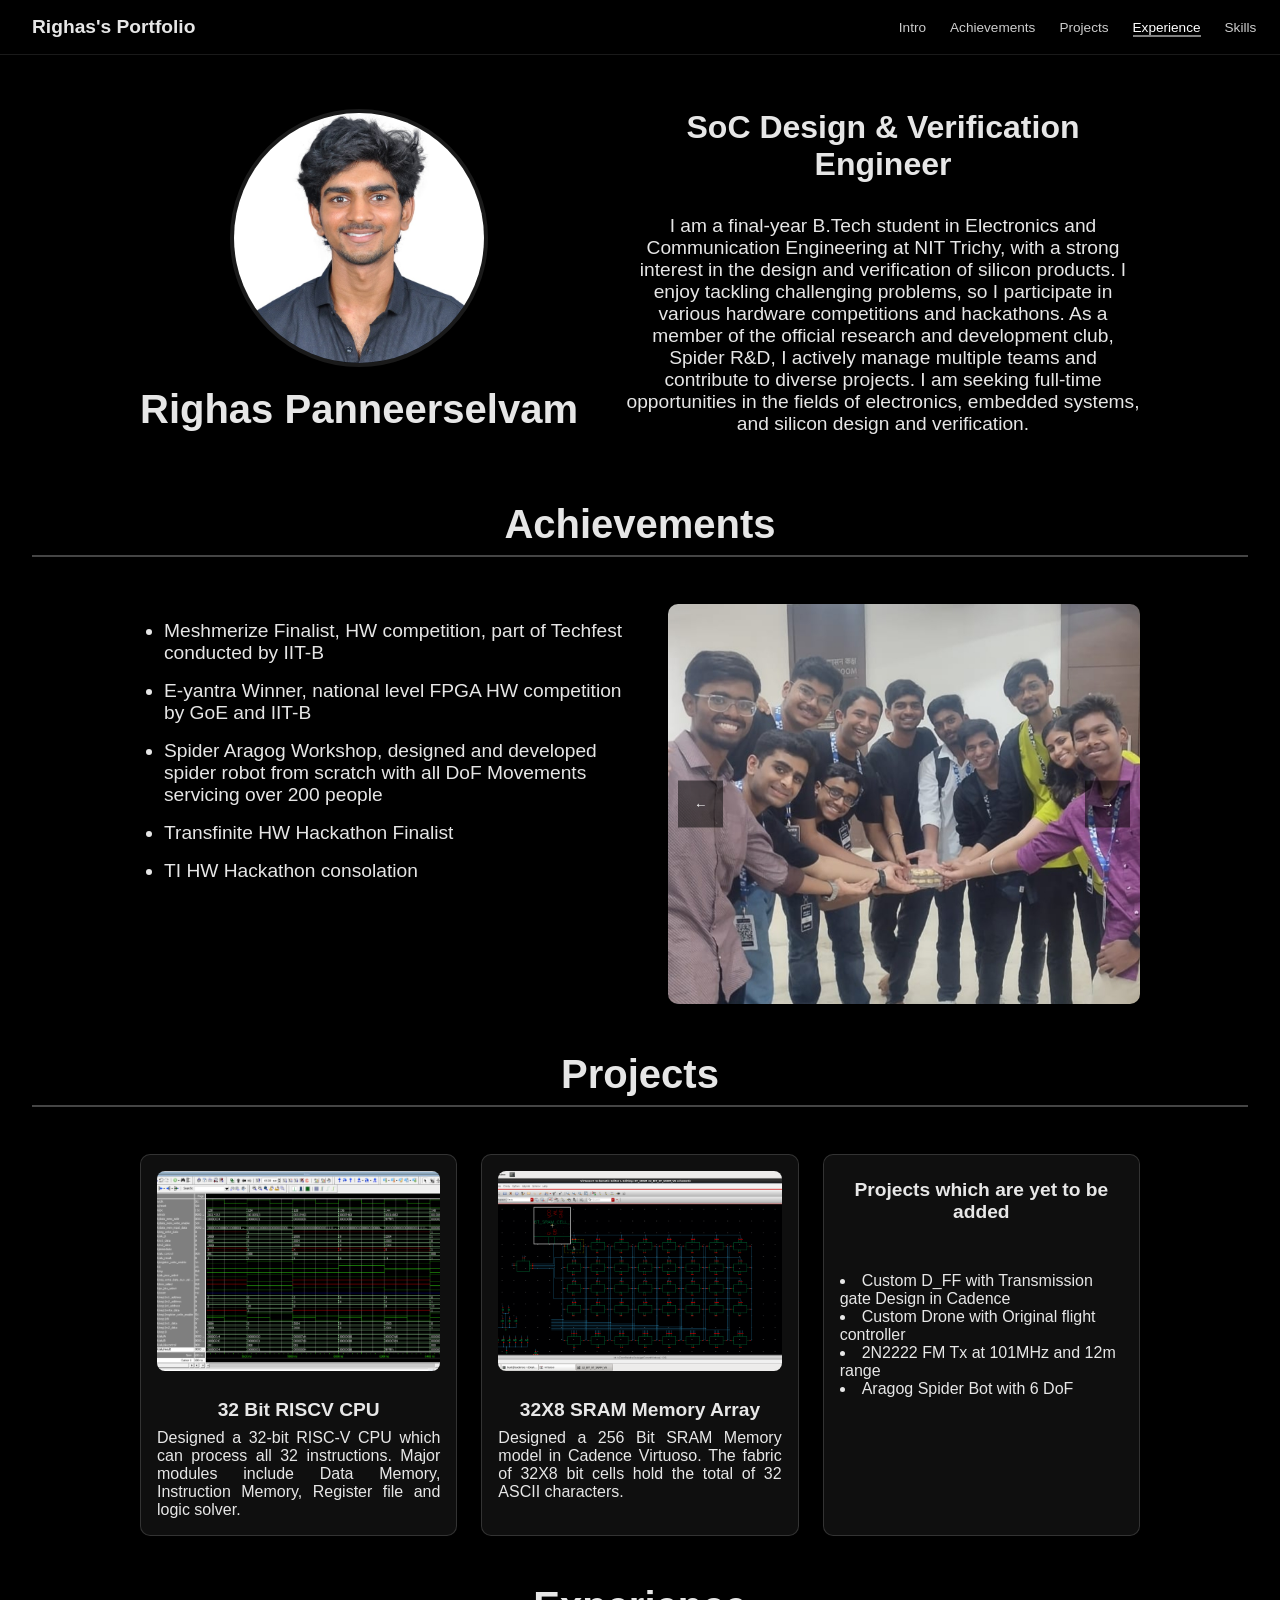
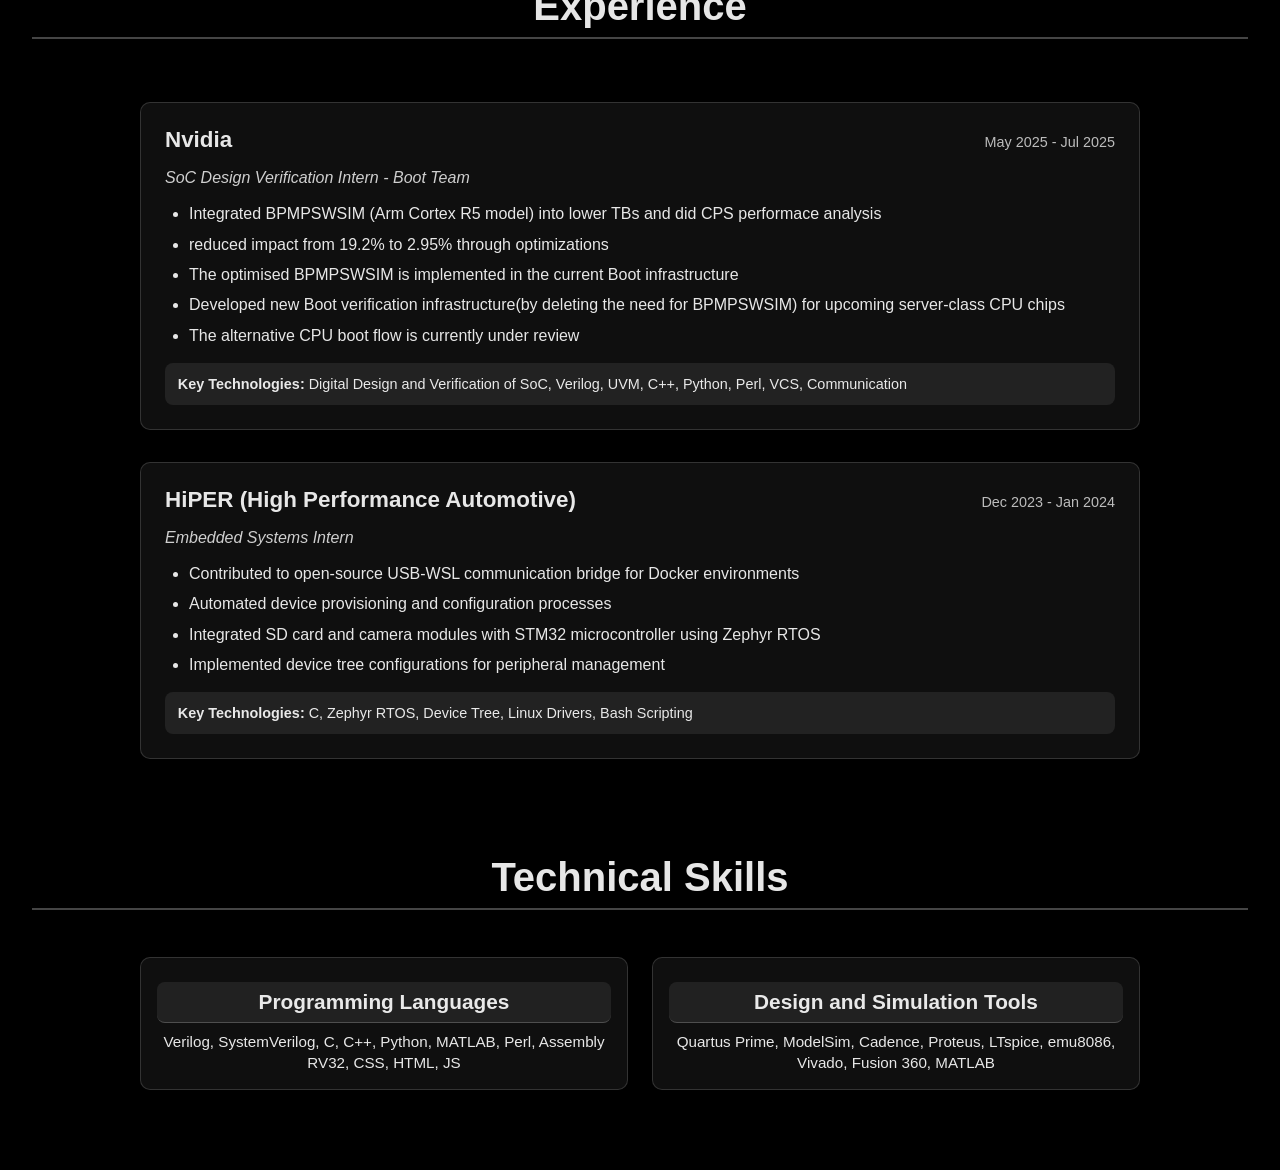
==== commit c2393913: "yeah man idk" ====
--- a/index.html
+++ b/index.html
@@ -1,161 +1,215 @@
-
 <!DOCTYPE html>
 <html lang="en">
-<head>
-    <meta charset="UTF-8">
-    <meta name="viewport" content="width=device-width, initial-scale=1.0">
-    <title>Righas Portfolio</title>
+    <head>
+        <meta charset="UTF-8">
+        <meta name="viewport" content="width=device-width, initial-scale=1.0">
+        <title>Righas's Portfolio</title>
     <link rel="stylesheet" href="style.css">
 </head>
 <body>
     <div class="background"></div>
-
-    <!-- Signature SVG -->
-    <div id="signature" class="signature-container">
-        <svg id="signature-svg" xmlns="http://www.w3.org/2000/svg" viewBox="0 0 1920 1080" shape-rendering="geometricPrecision" text-rendering="geometricPrecision">
-            <path id="untitled-u-h_1" d="M746.818511,425.776856l-20.206058,183.15814" fill="none" stroke="#3f5787" stroke-width="7" stroke-linecap="round" stroke-linejoin="round"/>
-            <path id="untitled-u-h_3" d="M746.818511,425.776856l-20.206058,183.15814" transform="translate(107.548374 0)" fill="none" stroke="#3f5787" stroke-width="7" stroke-linecap="round" stroke-linejoin="round"/>
-            <path id="untitled-u-h_2" d="M736.715482,507.802581l107.548374-.216665" fill="none" stroke="#3f5787" stroke-width="7" stroke-linecap="round" stroke-linejoin="round"/>\
-            <path id="untitled-u-e" d="M886.212615,583.910626c7.151511-5.482825,33.612104-27.652511,38.379778-32.420185C960,517.355925,930.760567,507.802579,912.043792,517.355925c-17.616799,4.736041-46.27045,73.822854-9.744437,91.579069q34.22033,8.819657,85.333725-80.042054" transform="translate(0 0.000002)" fill="none" stroke="#3f5787" stroke-width="7" stroke-linecap="round" stroke-linejoin="round"/>
-            <path id="untitled-u-l_1" d="M987.63308,528.892942l13.884525-103.116086q-16.616888,122.569468-18.80812,140.35162c-2.137096,17.782152,3.510405,72.799838,36.042645,17.782152q32.53224-55.017686,30.865141-55.017686" transform="translate(.000001 0)" fill="none" stroke="#3f5787" stroke-width="7" stroke-linecap="round" stroke-linejoin="round"/>
-            <path id="untitled-u-l_2" d="M987.63308,528.892942l13.884525-103.116086q-16.616888,122.569468-18.80812,140.35162c-5.070855,29.617557,14.183229,69.476005,45.805417,18.91237q17.227944-32.420185,27.726223-56.147904" transform="translate(61.573881-1.130218)" fill="none" stroke="#3f5787" stroke-width="7" stroke-linecap="round" stroke-linejoin="round"/>
-            <path id="untitled-u-o_1" d="" fill="none" stroke="#3f5787" stroke-width="7" stroke-linecap="round" stroke-linejoin="round"/>
-            <path id="untitled-u-o_2" d="M1117.815006,528.892942c12.982773-14.997982,63.205398-21.307026,57.351101,11.107058-29.48823,90.468267-78.022397,77.779897-70.756046,26.128476c3.090799-26.128476,9.00375-29.567839,12.068502-34.620538s23.109729-31.342668,70.957391-6.97441" transform="translate(.000001 0)" fill="none" stroke="#3f5787" stroke-width="7" stroke-linecap="round" stroke-linejoin="round"/>
-        </svg>
-    </div>
-
-    <header id="header" class="terminal-window">
-        <h1>Righas's Portfolio</h1>
-        <nav>
-            <a href="#about">About Me</a>
-            <a href="#achievements">Achievements</a>
-            <a href="#projects">Projects</a>
-            <a href="#experience">Experience</a>
-            <a href="#skills">Skills</a>
-            <a href="#contact">Contact</a>
+    <header class="main-header">
+        <a href="#" class="logo">Righas's Portfolio</a>
+        <nav class="main-nav">
+            <ul>
+                <li><a href="#intro">Intro</a></li>
+                <li><a href="#achievements">Achievements</a></li>
+                <li><a href="#projects">Projects</a></li>
+                <li><a href="#experience">Experience</a></li>
+                <li><a href="#skills">Skills</a></li>
+                <li><a href="#skills">Skills</a></li>
+                <!-- <li><a href="#certifications">Certifications</a></li> -->
+            </ul>
         </nav>
     </header>
     
     
-    
-    <!-- <h2>About Me</h2> -->
-    <!-- <div class="section-divider"></div> -->
-    <!-- ABOUT -->
-    <section id="about" class="terminal-window">
-        <h2>About Me</h2>
-        <div class="about-content">
-        <div class="about-photo-name">
-        <img src="src/myphoto.jpg" alt="Profile Picture" class="profile-pic">
-        <h2>Righas Panneerselvam</h2>
-        </div>
-        <div class="about-text">
-            <h2>SoC Full Stack (n) Web Front End Engineer</h2>
-            <p class="sub-tab no-hover">
-                I am a final-year B.Tech student in Electronics and Communication Engineering at NIT Trichy, with a strong interest in the design and verification of silicon products. 
-                I enjoy tackling challenging problems, so I participate in various hardware competitions and hackathons. 
-                As a member of Spider R&D, I actively manage multiple teams and contribute to diverse projects. 
-                I am seeking full-time opportunities in electronics, embedded systems, and silicon design and verification.
-            </p>
-        </div>
-        </div>
-    </section>
-    
-    <!-- ACHIEVEMENTS -->
-    <!-- <div class="section-divider"></div> -->
-    <section id="achievements" class="terminal-window">
+    <section id="intro">
+        <div class="section-divider-wo-dash"></div>
+        <div class="intro-content">
+            <div class="image-name-container">
+                <img src="src/profile_photo.jpg" alt="Profile Picture" class="profile-pic">
+                <h2>Righas Panneerselvam</h2>
+            </div>
+            <div class="intro-text">
+                <h3>SoC Design & Verification Engineer</h3>
+                <p class="intro-description">
+                    I am a final-year B.Tech student in Electronics and Communication Engineering at NIT Trichy, with a strong interest in the design and verification of silicon products. I enjoy tackling challenging problems, so I participate in various hardware competitions and hackathons. As a member of the official research and development club, Spider R&D, I actively manage multiple teams and contribute to diverse projects. I am seeking full-time opportunities in the fields of electronics, embedded systems, and silicon design and verification.
+                </p>
+            </div>
+        </div>
+    </section>
+
+    <section id="achievements">
         <h2>Achievements</h2>
-        <div class="achievements-wrapper">
-            <!-- LEFT : List -->
-            <div class="achievement-list">
-                <ul>
-                    <li>Meshmerize Finalist, HW competition, Techfest IIT-B</li>
-                    <li>E-yantra Winner, national-level FPGA HW competition by GoI & IIT-B</li>
-                    <li>Spider Aragog Workshop – designed & developed spider robot with full DoF</li>
-                    <li>Transfinite HW Hackathon Finalist</li>
-                    <li>TI HW Hackathon consolation prize</li>
+        <div class="section-divider-wo-dash"></div>
+        <div class="achievement-container">
+            <ul class="achievement-list">
+                <li>Meshmerize Finalist, HW competition, part of Techfest conducted by IIT-B</li>
+                <li>E-yantra Winner, national level FPGA HW competition by GoE and IIT-B</li>
+                <li>Spider Aragog Workshop, designed and developed spider robot from scratch with all DoF Movements servicing over 200 people</li>
+                <li>Transfinite HW Hackathon Finalist</li>
+                <li>TI HW Hackathon consolation</li>
+            </ul>
+            <div class="achievement-images">
+                <img src="src/E-yantra.jpg" alt="Achievement 1" class="achievement-img active">
+                <img src="src/Meshmerize.jpg" alt="Achievement 2" class="achievement-img">
+                <img src="src/Workshop_2.JPG" alt="Achievement 3" class="achievement-img">
+                <img src="src/Workshop_3.JPG" alt="Achievement 3" class="achievement-img">
+                <button class="nav-arrow prev-arrow">&larr;</button>
+                <button class="nav-arrow next-arrow">&rarr;</button>
+            </div>
+        </div>
+    </section>
+
+    <section id="projects">
+        <h2>Projects</h2>
+        <div class="section-divider-wo-dash"></div>
+        <div class="project-grid">
+            <div class="project-tile" data-project="1">
+                <img src="src/RISCV_2.png" alt="Project 1" class="project-img">
+                <h4>32 Bit RISCV CPU</h4>
+                <p id="project-detail">Designed a 32-bit RISC-V CPU which can process all 32 instructions. Major modules include Data Memory, Instruction Memory, Register file and logic solver.</p>
+            </div>
+            <div class="project-tile" data-project="2">
+                <img src="src/SRAM.png" alt="Project 2" class="project-img">
+                <h4>32X8 SRAM Memory Array</h4>
+                <p id="project-detail">Designed a 256 Bit SRAM Memory model in Cadence Virtuoso. The fabric of 32X8 bit cells hold the total of 32 ASCII characters.</p>
+            </div>
+            <div class="project-tile" data-project="3">
+                <!-- <img src="project3.jpg" alt="Project 3" class="project-img"> -->
+                <h4>Projects which are yet to be added</h4>
+                <div class="section-divider-wo-dash"></div>
+                <li>Custom D_FF with Transmission gate Design in Cadence</li>
+                <li>Custom Drone with Original flight controller</li>
+                <li>2N2222 FM Tx at 101MHz and 12m range</li>
+                <li>Aragog Spider Bot with 6 DoF</li>
+            </div>
+            <!-- <div class="project-tile" data-project="3">
+                <img src="src/D_FF.png" alt="Project 3" class="project-img">
+                <h4>Transmission Gate D_FF</h4>
+                <p id="project-detail">Designed a D Flip Flop in Master Slave Config with Transmission Gates.</p>
+            </div>
+            <div class="project-tile" data-project="4">
+                <img src="src/Drone.jpg" alt="Project 4" class="project-img">
+                <h4>Custom Flight Controller</h4>
+                <p id="project-detail">Designed a D Flip Flop in Master Slave Config with Transmission Gates.</p>
+            </div>
+            <div class="project-tile" data-project="5">
+                <img src="src/FM_Tx.png" alt="Project 5" class="project-img">
+                <h4>FM Trnasmitter</h4>
+                <p id="project-details">2N2222 Trnasistor based FM Trnasmitter</p>
+            </div>
+            <div class="project-tile" data-project="6">
+                <img src="project6.jpg" alt="Project 6" class="project-img">
+                <h4>Aragog Spider Bot</h4>
+                <p id="project-details">Aragog Spider Bot</p>
+            </div> -->
+            <!-- <div class="project-tile" data-project="3">
+                <img src="project3.jpg" alt="Project 3" class="project-img">
+                <h4>IoT Home Automation</h4>
+                <p>Smart home system with IoT integration</p>
+            </div>
+            <div class="project-tile" data-project="4">
+                <img src="project4.jpg" alt="Project 4" class="project-img">
+                <h4>Embedded System Design</h4>
+                <p>Microcontroller-based sensor network</p>
+            </div>
+            <div class="project-tile" data-project="5">
+                <img src="project5.jpg" alt="Project 5" class="project-img">
+                <h4>ASIC Verification</h4>
+                <p>UVM-based verification of ASIC modules</p>
+            </div>
+            <div class="project-tile" data-project="6">
+                <img src="project6.jpg" alt="Project 6" class="project-img">
+                <h4>Wireless Communication</h4>
+                <p>Bluetooth-based data transfer system</p>
+            </div> -->
+        </div>
+        <div class="project-modal">
+            <div class="project-modal-content">
+                <span class="close-modal">&times;</span>
+                <img src="" alt="Project Image" class="modal-img">
+                <h3 class="modal-title"></h3>
+                <p class="modal-brief"></p>
+                <p class="modal-details"></p>
+            </div>
+        </div>
+    </section>
+
+    <section id="experience">
+        <h2>Experience</h2>
+        <div class="section-divider-wo-dash"></div>
+        <div class="experience-container">
+            <div class="experience-item">
+                <div class="experience-header">
+                    <h3>Nvidia</h3>
+                    <span class="experience-date">May 2025 - Jul 2025</span>
+                </div>
+                <p class="experience-role">SoC Design Verification Intern - Boot Team</p>
+                <ul class="experience-details">
+                    <li>Integrated BPMPSWSIM (Arm Cortex R5 model) into lower TBs and did CPS performace analysis</li>
+                    <li>reduced impact from 19.2% to 2.95% through optimizations</li>
+                    <li>The optimised BPMPSWSIM is implemented in the current Boot infrastructure</li>
+                    <li>Developed new Boot verification infrastructure(by deleting the need for BPMPSWSIM) for upcoming server-class CPU chips</li>
+                    <li>The alternative CPU boot flow is currently under review</li>
                 </ul>
-            </div>
-    
-            <!-- RIGHT : Images -->
-            <div class="achievement-gallery">
-                <img src="src/Workshop_3.JPG" class="achievement-img" alt="Achievement 1">
-                <img src="src/Workshop_2.JPG" class="achievement-img" alt="Achievement 2">
-                <img src="src/E-yantra.jpg" class="achievement-img" alt="Achievement 3">
-                <img src="src/Meshmerize.jpg" class="achievement-img" alt="Achievement 4">
-                <!-- <img src="src/ach5.jpg" class="achievement-img" alt="Achievement 5"> -->
-            </div>
-        </div>
-    </section>
-    
-    
-    
-    <!-- PROJECTS -->
-    <section id="projects" class="terminal-window">
-        <h2>Projects</h2>
-        <div class="project-grid">
-            <div class="project-card">
-                <h3>32 Bit RISC-V CPU</h3>
-                <p>Designed a 32-bit RISC-V CPU which can process all 32 instructions. Major modules include Data Memory, Instruction Memory, Register file and logic solver.</p>
-            </div>
-            <div class="project-card">
-                <h3>32x8 SRAM Memory Array</h3>
-                <p>Designed a 256-bit SRAM Memory model in Cadence Virtuoso. Fabric of 32x8 bit cells can store 32 ASCII characters. Controlled via WL/BL and verified with ASCII tests.</p>
-            </div>
-            <div class="project-card">
-                <h3>Other Projects</h3>
-                <ul>
-                    <li>Custom D_FF with Transmission Gate Design in Cadence</li>
-                    <li>Custom Drone with Original Flight Controller</li>
-                    <li>2N2222 FM Tx at 101 MHz and 12m range</li>
-                    <li>Aragog Spider Bot with 6 DoF</li>
+                <div class="experience-learnings">
+                    <strong>Key Technologies:</strong> 
+                    Digital Design and Verification of SoC, Verilog, UVM, C++, Python, Perl, VCS, Communication
+                </div>
+            </div>
+
+            <div class="experience-item">
+                <div class="experience-header">
+                    <h3>HiPER (High Performance Automotive)</h3>
+                    <span class="experience-date">Dec 2023 - Jan 2024</span>
+                </div>
+                <p class="experience-role">Embedded Systems Intern</p>
+                <ul class="experience-details">
+                    <li>Contributed to open-source USB-WSL communication bridge for Docker environments</li>
+                    <li>Automated device provisioning and configuration processes</li>
+                    <li>Integrated SD card and camera modules with STM32 microcontroller using Zephyr RTOS</li>
+                    <li>Implemented device tree configurations for peripheral management</li>
                 </ul>
-            </div>
-        </div>
-    </section>
-
-    <!-- EXPERIENCE -->
-    <section id="experience" class="terminal-window">
-        <h2>Experience</h2>
-        <div class="sub-tab no-hover">
-            <h3>Nvidia (May 2025 - Jul 2025)</h3>
-            <p><em>SoC Design Verification Intern - Boot Team</em></p>
-            <ul>
-                <li>Integrated BPMPSWSIM into lower TBs and did CPS performance analysis</li>
-                <li>Reduced impact from 19.2% to 2.95% through optimizations</li>
-                <li>Developed new Boot verification infrastructure for upcoming server-class CPU chips</li>
-            </ul>
-            <p><strong>Key Technologies:</strong> Verilog, UVM, C++, Python, Perl, VCS</p>
-        </div>
-        <div class="sub-tab no-hover">
-            <h3>HiPER (Dec 2023 - Jan 2024)</h3>
-            <p><em>Embedded Systems Intern</em></p>
-            <ul>
-                <li>Worked on USB-WSL bridge for Docker</li>
-                <li>Automated device provisioning</li>
-                <li>Integrated SD card and camera modules with STM32 using Zephyr RTOS</li>
-            </ul>
-            <p><strong>Key Technologies:</strong> C, Zephyr RTOS, Device Tree, Linux Drivers</p>
-        </div>
-    </section>
-
-    <!-- SKILLS -->
-    <section id="skills" class="terminal-window">
+                <div class="experience-learnings">
+                    <strong>Key Technologies:</strong> 
+                    C, Zephyr RTOS, Device Tree, Linux Drivers, Bash Scripting
+                </div>
+            </div>
+        </div>
+    </section>
+
+    <!-- <section id="certifications">
+        <h2>Certifications</h2>
+        <div class="section-diver-wo-dash"></div>
+        <div class="certifications-container">
+            <div>Certification 1</div>
+            <div>Certification 2</div>
+            <div>Certification 3</div>
+            <div>Certification 4</div>
+            <div>Certification 5</div>
+            <div>Certification 6</div>
+            <div>Certification 7</div>
+            <div>Certification 8</div>
+            <div>Certification 9</div>
+            <div>Certification 10</div>
+        </div>
+    </section> -->
+
+    <section id="skills">
         <h2>Technical Skills</h2>
+        <div class="section-divider-wo-dash"></div>
         <div class="skills-grid">
-            <div class="skill-item">Programming: Verilog, SystemVerilog, C, C++, Python, MATLAB, Perl, Assembly RV32, CSS, HTML, JS</div>
-            <div class="skill-item">Design Tools: Quartus, ModelSim, Cadence, Proteus, LTspice, emu8086, Vivado, Fusion 360, MATLAB</div>
-        </div>
-    </section>
-
-    <!-- CONTACT -->
-    <section id="contact" class="terminal-window">
-        <h2>Contact Me</h2>
-        <form>
-            <input type="text" placeholder="Your Name" required>
-            <input type="email" placeholder="Your Email" required>
-            <textarea placeholder="Your Message" required></textarea>
-            <button type="submit">Send</button>
-        </form>
+            <div class="skill-category">
+                <h3 class="skill-heading">Programming Languages</h3>
+                <p class="skill-text">Verilog, SystemVerilog, C, C++, Python, MATLAB, Perl, Assembly RV32, CSS, HTML, JS</p>
+            </div>
+            <div class="skill-category">
+                <h3 class="skill-heading">Design and Simulation Tools</h3>
+                <p class="skill-text">Quartus Prime, ModelSim, Cadence, Proteus, LTspice, emu8086, Vivado, Fusion 360, MATLAB</p>
+            </div>
+        </div>
     </section>
 
     <script src="script.js"></script>
--- a/style.css
+++ b/style.css
@@ -1,834 +1,530 @@
-#hello {
-    position: fixed;
-    top: 40%;
-    left: 50%;
-    transform: translate(-50%, 40px);
-    font-size: clamp(2.5rem, 6vw, 5rem);
-    font-weight: 700;
-    color: var(--accent-color);
-    opacity: 0;
-    transition: all 0.8s ease;
-    z-index: 20;
-    text-shadow:
-        0 0 10px var(--accent-color),
-        0 0 20px var(--accent-color),
-        0 0 40px var(--glow-color);
-}
-
-#hello.show {
-    opacity: 1;
-    transform: translate(-50%, 0);
-}
-
-#hello.fade-out {
-    opacity: 0;
-    transform: translate(-50%, -20px);
-}
-
-.signature-container {
-    position: fixed;
-    top: 50%;
-    left: 50%;
-    transform: translate(-50%, -50%);
-    width: 200%; /* responsive scaling */
-    max-width: 2000px;
-    height: auto;
-    z-index: -1;
-    pointer-events: none;
-    opacity: 0;
-    transition: opacity 0.5s ease;
-}
-
-
-.signature-container.show {
-    opacity: 1;
-}
-
-.signature-container svg {
-    width: 100%;
-    height: auto;
-}
-
-.signature-path {
-    fill: none; /* No fill → no double line */
-    stroke: var(--accent-color);
-    stroke-width: 11;
-    /* stroke-dasharray: var(--path-length, 3000); */
-    stroke-dashoffset: var(--path-length, 3000);
-    animation: drawStroke 4s ease forwards;
-}
-
-/* golden yellow stroke */
-
-/* .signature-container path {
-    stroke: #f5c842; 
-    stroke-width: 6;
-    filter: drop-shadow(0 0 4px rgba(245, 200, 66, 0.7))
-            drop-shadow(0 0 10px rgba(255, 234, 138, 0.6))     
-} */
-
-/* white stroke */
-.signature-container path {
-    stroke: var(--accent-color); 
-    stroke-width: 6;
-    filter: drop-shadow(0 0 4px var(--glow-color))
-            drop-shadow(0 0 10px var(--glow-color));
-}
-
-#sigPath {
-    fill: none;
-    stroke: var(--accent-color);
-    stroke-width: 2;
-  }
-
-@keyframes drawStroke {
-    to {
-        stroke-dashoffset: 0;
-    }
-}
-
-
-/* -------------------------
-   rest of your existing CSS
-   (glass morph + layout)
-   ------------------------- */
+/* style.css */
+/* Dark theme with glass morph effect for project tiles, modal, and skill categories */
 
 :root {
-    --primary-color: rgba(255, 255, 255, 0.03); /* Darker, more subtle glass */
-    --secondary-color: rgba(255, 255, 255, 0.08); /* Darker, more subtle border */
-    --accent-color: #00A82D; /* Darker Green */
-    --text-color: #FFFFFF; /* White */
-    --glow-color: rgba(0, 168, 45, 0.7);
-}
-
-.glass-container {
-    background: var(--primary-color);
-    border: 1px solid var(--secondary-color);
-    border-radius: 16px;
-    backdrop-filter: blur(10px); /* Consistent blur for glass effect */
-    -webkit-backdrop-filter: blur(10px); /* For Safari */
-    padding: 2rem;
-    margin-bottom: 2rem;
-    box-shadow: 0 8px 32px 0 rgba(0, 0, 0, 0.37);
+    --text-color: rgba(255, 255, 255, 0.9);
+    --glass-bg: rgba(255, 255, 255, 0.06);
+    --glass-border: rgba(255, 255, 255, 0.15);
+    --glass-hover-bg: rgba(255, 255, 255, 0.1);
+    --glass-hover-border: rgba(255, 255, 255, 0.3);
 }
 
 body {
     margin: 0;
     padding: 2rem;
     min-height: 100vh;
-    font-family: 'Courier New', Courier, monospace;
+    font-family: -apple-system, BlinkMacSystemFont, 'Segoe UI', Roboto, Oxygen, Ubuntu, Cantarell, 'Open Sans', 'Helvetica Neue', sans-serif;
     color: var(--text-color);
     overflow-x: hidden;
     position: relative;
+    background: #000000;
 }
 
 .background {
     position: fixed;
     inset: 0;
-    background: #000000; /* Black background */
+    background: #000000;
     z-index: -2;
 }
 
-.about-content {
+section {
+    margin-bottom: 3rem;
+}
+
+h1, h2 {
+    font-size: 2.5rem;
+    text-align: center;
+    position: relative;
+    margin-bottom: 2rem;
+}
+
+h3 {
+    font-size: 2rem;
+    text-align: center;
+    position: relative;
+    margin-bottom: 2rem;
+}
+
+.main-header {
+    position: fixed;
+    top: 0;
+    left: 0;
+    width: 100%;
+    padding: 1rem 2rem;
+    background: rgba(0, 0, 0, 0.9);
+    backdrop-filter: blur(10px);
+    z-index: 1000;
     display: flex;
-    gap: 4rem;
-    align-items: center; /* Center items vertically */
-    padding: 2rem;
-    margin: 0 2rem;
-}
-
-/* Left column with photo and name */
-.about-photo-name {
+    justify-content: space-between;
+    align-items: center;
+    border-bottom: 1px solid rgba(255, 255, 255, 0.1);
+}
+
+.logo {
+    font-size: 1.2rem;
+    font-weight: 600;
+    color: var(--text-color);
+    text-decoration: none;
+    margin-right: auto;
+}
+
+.main-nav ul {
+    display: flex;
+    gap: 1.5rem;
+    list-style: none;
+    margin: 0;
+    padding: 0;
+    flex-wrap: wrap;
+}
+
+.main-nav {
+    margin-left: auto;
+}
+
+.main-nav a {
+    color: rgba(255, 255, 255, 0.8);
+    text-decoration: none;
+    font-size: 0.85rem;
+    white-space: nowrap;
+    transition: color 0.3s ease;
+}
+
+.main-nav a:hover {
+    color: rgba(255, 255, 255, 1);
+}
+
+.main-nav a.active {
+    color: #fff;
+    border-bottom: 2px solid rgba(255, 255, 255, 0.5);
+}
+
+/* Add padding to body to account for fixed header */
+body {
+    padding-top: 60px;
+}
+
+h1::after, h2::after {
+    content: "";
+    position: absolute;
+    bottom: -10px;
+    left: 0;
+    width: 100%;
+    height: 2px;
+    background: var(--text-color);
+    opacity: 0.3;
+}
+
+.intro-content {
+    display: flex;
+    align-items: flex-start;
+    gap: 3rem;
+    max-width: 1000px;
+    margin: 0 auto;
+}
+
+.image-name-container {
+    text-align: center;
+}
+
+.image-name-container h2 {
+    margin: 1rem 0 0 0;
+}
+
+.intro-content h2::after {
+    content: none;
+}
+
+.section-divider {
+    width: 100%;
+    height: 1px;
+    background: rgba(255, 255, 255, 0.2);
+    margin: 1.5rem 0;
+}
+
+.section-divider-wo-dash {
+    width: 100%;
+    height: 1px;
+    margin: 1.5rem 0;
+}
+
+.intro-description {
+    position: relative;
+    font-size: 1.2rem;
+}
+
+.intro-description::after {
+    content: none;
+}
+
+.profile-pic {
     width: 250px;
-    display: flex;
-    flex-direction: column;
-    align-items: center;
-    gap: 1.5rem;
-    margin-right: 3rem;
-}
-
-.about-photo-name h2 {
-    margin-top: 1.5rem;
-    font-size: 1.7rem;
-    text-align: center;
-    line-height: 1.3;
-    padding-bottom: 0.5rem;
-    border-bottom: 2px solid var(--accent-color);
-    width: 100%;
-}
-
-/* Right column with text */
-.about-text {
-    flex: 1;
-    min-width: 300px;
-    margin-left: 2rem;
-    text-align: left;
-}
-
-/* Profile name styling */
-.about-photo-name h2 {
-    font-size: 1.6rem;
-    color: var(--accent-color);
-    text-align: center;
-    text-shadow: 0 0 10px var(--glow-color);
-    margin: 0;
-}
-
-/* Title styling */
-.about-text h2 {
-    font-size: 1.8rem;
-    color: var(--accent-color);
-    margin-bottom: 1.5rem;
-}
-
-/* Responsive design */
-@media (max-width: 768px) {
-    .about-content {
-        flex-direction: column;
-        align-items: center;
-        gap: 2rem;
-    }
-    
-    .about-photo-name {
-        width: 100%;
-    }
-    
-    .about-text {
-        width: 100%;
-        min-width: auto;
-    }
-}
-
-.about-text {
-    flex: 1;
-    text-align: center;
-}
-
-.about-text h3 {
-    color: var(--accent-color);
-    font-size: 1.8rem;
-    margin-bottom: 1rem;
-    text-shadow: 0 0 10px var(--glow-color);
-}
-
-.about-photo-name h2 {
-    font-size: 1.4rem;
-    text-align: center;
-}
-
-.profile-pic {
-    width: 200px;
-    height: 200px;
+    height: 250px;
     border-radius: 50%;
     object-fit: cover;
-    border: 3px solid var(--accent-color);
+    border: 4px solid rgba(255, 255, 255, 0.1);
     position: relative;
     cursor: pointer;
     transition: border-color 0.5s ease, box-shadow 0.5s ease;
-    align-self: center; /* Vertical centering */
-    /* margin-right: 2rem; */
 }
 
 .profile-pic:hover {
-    border-color: var(--accent-color);
-    box-shadow:
-        0 0 15px 3px var(--glow-color),
-        inset 0 0 15px 3px var(--glow-color);
-}
-
-@keyframes gradientMove {
-    0% { background-position: 0% 50%; }
-    100% { background-position: 100% 50%; }
-}
-
-.intro {
-    position: fixed;
-    inset: 0;
+    border-color: rgba(255, 255, 255, 0.2);
+    box-shadow: 0 0 20px 5px rgba(255, 255, 255, 0.15), inset 0 0 20px 5px rgba(255, 255, 255, 0.1);
+}
+
+.intro-text {
+    flex: 1;
+    text-align: center;
+    margin-top: -2rem;
+}
+
+.achievement-container {
     display: flex;
-    justify-content: center;
-    align-items: center;
-    font-size: 4rem;
-    font-weight: bold;
-    color: white;
-    opacity: 0;
-    animation: introFade 3s ease forwards;
-    z-index: 20; /* make sure Hello sits above signature */
-}
-
-@keyframes introFade {
-    0% { opacity: 0; }
-    20% { opacity: 1; }
-    80% { opacity: 1; }
-    100% { opacity: 0; visibility: hidden; }
-}
-
-.terminal-window {
-    background: #1a1a1a; /* Dark grey */
-    border: 2px solid var(--accent-color);
-    border-radius: 8px;
-    padding: 2rem;
-    margin: 2rem auto;
-    max-width: 800px;
-    position: relative;
-    opacity: 0;
-    transform: translateY(40px);
-    transition: all 0.6s ease;
-}
-
-.terminal-window.show {
-    opacity: 1;
-    transform: translateY(0);
-}
-
-.terminal-window h2::after {
-    content: '_';
-    animation: blink 1s step-end infinite;
-    margin-left: 5px;
-}
-
-@keyframes blink {
-    50% {
-        opacity: 0;
-    }
-}
-
-@keyframes slideUp {
-    to {
-        opacity: 1;
-        transform: translateY(0);
-    }
-}
-
-
-.section-divider {
-    width: 100%;
-    height: 1px;
-    background: var(--secondary-color);
-    margin: 1.5rem 0;
-}
-
-.section-divider-wo-dash {
-    width: 100%;
-    height: 1px;
-    margin: 1.5rem 0;
-}
-
-/* Header & nav */
-header {
-    text-align: center;
-    margin-top: 4rem;
-}
-
-nav a {
-    color: var(--text-color);
-    text-decoration: none;
-    padding: 0.5rem 1.5rem;
-    border-radius: 12px;
-    position: relative;
-    transition:
-        background-color 0.5s ease,
-        border-color 1s ease;
-}
-
-nav a::before,
-nav a::after {
-    content: "";
-    position: absolute;
-    border-radius: inherit;
-    pointer-events: none;
-    opacity: 0;
-    transition: opacity 0.5s ease;
-    z-index: 1;
-}
-
-nav a::before {
-    inset: 0;
-    background:
-        linear-gradient(
-            to top left,
-            rgba(255, 255, 255, 0.15) 0%,
-            rgba(255, 255, 255, 0) 50%
-        ),
-        linear-gradient(
-            to bottom right,
-            rgba(255, 255, 255, 0.05) 0%,
-            rgba(255, 255, 255, 0) 50%
-        );
-    mix-blend-mode: screen;
-}
-
-nav a::after {
-    inset: 2px;
-    background: linear-gradient(
-        to bottom right,
-        rgba(255, 255, 255, 0.05),
-        rgba(0, 0, 0, 0.05)
-    );
-    mix-blend-mode: overlay;
-}
-
-nav a:hover {
-    background-color: var(--primary-color);
-    border-color: var(--accent-color);
-    border: 1px solid var(--secondary-color);
-}
-
-nav a:hover::before,
-nav a:hover::after {
-    opacity: 1;
-}
-
-/* Updated skill-item with glass morph + hover pop-up */
-.skill-item {
-    padding: 1rem;
-    text-align: center;
-    background: var(--primary-color);
-    border-radius: 12px;
-    border: 1px solid var(--secondary-color);
-    color: var(--text-color);
-    cursor: default;
-    position: relative;
-    transition:
-        background-color 0.5s ease,
-        border-color 0.5s ease,
-        box-shadow 0.5s ease,
-        transform 0.3s ease;
-    user-select: none;
-}
-
-.skill-item::before,
-.skill-item::after {
-    content: "";
-    position: absolute;
-    border-radius: inherit;
-    pointer-events: none;
-    opacity: 0;
-    transition: opacity 0.5s ease;
-    z-index: 1;
-}
-
-.skill-item::before {
-    inset: 0;
-    background:
-        linear-gradient(
-            to top left,
-            rgba(255, 255, 255, 0.15) 0%,
-            rgba(255, 255, 255, 0) 50%
-        ),
-        linear-gradient(
-            to bottom right,
-            rgba(255, 255, 255, 0.05) 0%,
-            rgba(255, 255, 255, 0) 50%
-        );
-    mix-blend-mode: screen;
-}
-
-.skill-item::after {
-    inset: 2px;
-    background: linear-gradient(
-        to bottom right,
-        rgba(255, 255, 255, 0.05),
-        rgba(0, 0, 0, 0.05)
-    );
-    mix-blend-mode: overlay;
-}
-
-.skill-item:hover {
-    background-color: var(--primary-color);
-    border-color: var(--accent-color);
-    box-shadow:
-        0 6px 15px var(--glow-color),
-        inset 0 0 15px var(--glow-color);
-    transform: translateY(-5px) scale(1.05);
-}
-
-.skill-item:hover::before,
-.skill-item:hover::after {
-    opacity: 1;
-}
-
-.skills-grid {
-    display: grid;
-    grid-template-columns: repeat(auto-fit, minmax(150px, 1fr));
-    gap: 1rem;
-}
-
-.project-grid {
-    display: grid;
+    max-width: 1000px;
+    margin: 0 auto;
     gap: 2rem;
 }
 
-.project-card {
-    background: var(--primary-color);
-    border-radius: 16px;
-    padding: 1.5rem;
-    border: 1px solid var(--secondary-color);
-    position: relative;
-    color: var(--text-color);
-    cursor: default;
-    transition:
-        background-color 0.5s ease,
-        border-color 0.5s ease,
-        box-shadow 0.5s ease,
-        transform 0.3s ease;
-    user-select: none;
-}
-
-.project-card::before,
-.project-card::after {
-    content: "";
-    position: absolute;
-    border-radius: inherit;
-    pointer-events: none;
-    opacity: 0;
-    transition: opacity 0.5s ease;
-    z-index: 1;
-}
-
-.project-card::before {
-    inset: 0;
-    background:
-        linear-gradient(
-            to top left,
-            rgba(255, 255, 255, 0.15) 0%,
-            rgba(255, 255, 255, 0) 50%
-        ),
-        linear-gradient(
-            to bottom right,
-            rgba(255, 255, 255, 0.05) 0%,
-            rgba(255, 255, 255, 0) 50%
-        );
-    mix-blend-mode: screen;
-}
-
-.project-card::after {
-    inset: 2px;
-    background: linear-gradient(
-        to bottom right,
-        rgba(255, 255, 255, 0.05),
-        rgba(0, 0, 0, 0.05)
-    );
-    mix-blend-mode: overlay;
-}
-
-.project-card:hover {
-    background-color: var(--primary-color);
-    border-color: var(--accent-color);
-    box-shadow:
-        0 6px 15px var(--glow-color),
-        inset 0 0 15px var(--glow-color);
-    transform: translateY(-5px) scale(1.02);
-}
-
-.project-card:hover::before,
-.project-card:hover::after {
-    opacity: 1;
-}
-
-form {
+.achievement-list {
+    flex: 1;
+    list-style: disc;
+    padding-left: 1.5rem;
+}
+
+.achievement-list li {
+    margin-bottom: 1rem;
+    font-size: 1.2rem;
+}
+
+.achievement-images {
+    flex: 1;
     display: flex;
     flex-direction: column;
     gap: 1rem;
-    max-width: 500px;
+}
+
+.achievement-images {
+    position: relative;
+    height: 400px;
+}
+
+.achievement-img {
+    width: 100%;
+    height: 400px;
+    object-fit: cover;
+    border-radius: 10px;
+    display: none;
+}
+
+.nav-arrow {
+    position: absolute;
+    top: 50%;
+    transform: translateY(-50%);
+    background: rgba(0, 0, 0, 0.5);
+    color: white;
+    border: none;
+    padding: 1rem;
+    cursor: pointer;
+    z-index: 100;
+    transition: background 0.3s ease;
+}
+
+.nav-arrow:hover {
+    background: rgba(0, 0, 0, 0.8);
+}
+
+.prev-arrow {
+    left: 10px;
+}
+
+.next-arrow {
+    right: 10px;
+}
+
+.achievement-img.active {
+    display: block;
+}
+
+.project-grid {
+    display: grid;
+    grid-template-columns: repeat(3, 1fr);
+    gap: 1.5rem;
+    max-width: 1000px;
     margin: 0 auto;
 }
 
-input, textarea, button {
+.project-tile {
     padding: 1rem;
-    border: none;
+    background: var(--glass-bg);
+    border-radius: 10px;
+    border: 1px solid var(--glass-border);
+    transition: background-color 0.5s ease, border-color 0.5s ease, transform 0.3s ease;
+    cursor: pointer;
+    backdrop-filter: blur(10px);
+}
+
+.project-tile:hover {
+    background: var(--glass-hover-bg);
+    border-color: var(--glass-hover-border);
+    transform: translateY(-5px);
+}
+
+.project-img {
+    width: 100%;
+    height: 200px;
+    object-fit: cover;
     border-radius: 8px;
-    background: var(--secondary-color);
-    color: var(--text-color);
-}
-
-button {
-    background: var(--accent-color);
-    cursor: pointer;
-    transition: opacity 0.3s ease;
-}
-
-button:hover {
-    opacity: 0.8;
-}
-
-@media (max-width: 768px) {
-    body {
-        padding: 1rem;
-    }
-    
-    .terminal-window {
-        margin: 1rem auto;
-        padding: 1.5rem;
-    }
-    
-    nav {
-        flex-direction: column;
-        gap: 0.5rem;
-    }
-    
-    /* Make skill-items full width on mobile for easier tap */
-    .skill-item {
-        width: 100%;
-    }
-}
-
-#hello {
-    position: fixed;
-    top: 40%;
-    left: 50%;
-    transform: translate(-50%, 40px);
-    font-size: 4rem;
-    color: var(--accent-color);
-    opacity: 0;
-    transition: all 0.8s ease;
-    z-index: 20;
-}
-
-#hello.intro-box {
-    position: fixed;
-    top: 40%;
-    left: 50%;
-    transform: translate(-50%, 40px);
-    opacity: 0;
-    font-size: 2.5rem;
-    text-align: center;
-    max-width: 300px;
-    z-index: 20;
-    transition: all 0.8s ease;
-}
-
-#hello.intro-box.show {
-    opacity: 1;
-    transform: translate(-50%, 0);
-}
-
-#hello.intro-box.fade-out {
-    opacity: 0;
-    transform: translate(-50%, -20px);
-}
-
-.sub-tab.no-hover {
-    background: var(--primary-color);
-    border-radius: 12px;
-    padding: 1rem 1.5rem;
-    border: 1px solid var(--secondary-color);
-    color: var(--text-color);
-    margin-top: 1rem;
-    user-select: text;
-    cursor: default;
-    transition: none;
+    margin-bottom: 1rem;
+}
+
+#project-detail {
     text-align: justify;
 }
 
-.sub-tab.no-hover::before,
-.sub-tab.no-hover::after {
-    content: "";
-    position: absolute;
-    border-radius: inherit;
-    pointer-events: none;
-    opacity: 1;
-    inset: 0;
-    background:
-        linear-gradient(
-            to top left,
-            rgba(255, 255, 255, 0.15) 0%,
-            rgba(255, 255, 255, 0) 50%
-        ),
-        linear-gradient(
-            to bottom right,
-            rgba(255, 255, 255, 0.05) 0%,
-            rgba(255, 255, 255, 0) 50%
-        );
-    mix-blend-mode: screen;
-    z-index: 0;
-}
-
-.sub-tab.no-hover::after {
-    inset: 2px;
-    background: linear-gradient(
-        to bottom right,
-        rgba(255, 255, 255, 0.05),
-        rgba(0, 0, 0, 0.05)
-    );
-    mix-blend-mode: overlay;
-}
-
-
-
+.project-tile h4 {
+    font-size: 1.2rem;
+    margin: 0.5rem 0;
+    text-align: center;
+}
+
+.project-tile p {
+    font-size: 1rem;
+    text-align: center;
+    margin: 0;
+}
 
 .project-modal {
     display: none;
     position: fixed;
-    top: 0; left: 0;
-    width: 100%; height: 100%;
-    background: rgba(0,0,0,0.7);
-    backdrop-filter: blur(6px);
+    top: 0;
+    left: 0;
+    width: 100%;
+    height: 100%;
+    background: rgba(0, 0, 0, 0.8);
+    z-index: 2000;
     justify-content: center;
     align-items: center;
-    z-index: 3000;
+    backdrop-filter: blur(5px);
 }
 
 .project-modal-content {
-    background: var(--primary-color);
-    border: 1px solid var(--secondary-color);
-    border-radius: 16px;
+    background: var(--glass-bg);
+    border: 1px solid var(--glass-border);
+    border-radius: 12px;
     padding: 2rem;
-    max-width: 600px;
-    max-height: 80vh;
+    max-width: 90%;
+    max-height: 90%;
     overflow-y: auto;
+    position: relative;
     animation: scaleIn 0.3s ease;
-    color: var(--text-color);
+    /* Enhanced smooth scrolling */
+    transform: translate3d(0,0,0);
+    -webkit-overflow-scrolling: touch;
+    will-change: transform;
+    scroll-behavior: smooth;
+    /* Performance optimizations */
+    backface-visibility: hidden;
+    perspective: 1000px;
+    contain: content;
+    overscroll-behavior: contain;
 }
 
 @keyframes scaleIn {
-    from { transform: scale(0.9); opacity: 0; }
+    from { transform: scale(0.8); opacity: 0; }
     to { transform: scale(1); opacity: 1; }
 }
 
 .close-modal {
     position: absolute;
-    top: 1rem; right: 1rem;
+    top: 1rem;
+    right: 1rem;
     font-size: 1.5rem;
     cursor: pointer;
     color: var(--text-color);
     transition: color 0.3s ease;
 }
-.close-modal:hover { color: var(--accent-color); }
+
+.close-modal:hover {
+    color: rgba(255, 255, 255, 1);
+}
+
+.modal-img {
+    width: 100%;
+    max-height: 400px;
+    object-fit: cover;
+    border-radius: 8px;
+    margin-bottom: 1rem;
+}
 
 .modal-title {
-    font-size: 1.5rem;
-    text-align: center;
+    font-size: 1.8rem;
+    margin: 0.5rem 0;
+    text-align: center;
+}
+
+.modal-brief {
+    font-size: 1.2rem;
+    margin: 0.5rem 0;
+    text-align: center;
+}
+
+.modal-details {
+    font-size: 1.1rem;
+    line-height: 1.5;
+    margin-top: 1rem;
+}
+
+.modal-details h4 {
+    font-size: 1.3rem;
+    margin: 1.5rem 0 0.5rem;
+    color: rgba(255, 255, 255, 0.9);
+    border-bottom: 1px solid rgba(255, 255, 255, 0.2);
+    padding-bottom: 0.5rem;
+}
+
+.modal-details ul {
+    margin: 0.5rem 0 1rem;
+    padding-left: 1.5rem;
+}
+
+.modal-details li {
+    margin-bottom: 0.5rem;
+    line-height: 1.4;
+}
+
+.experience-container {
+    max-width: 1000px;
+    margin: 0 auto;
+    padding: 1rem;
+}
+
+.experience-item {
+    background: var(--glass-bg);
+    border-radius: 10px;
+    padding: 1.5rem;
+    margin-bottom: 2rem;
+    border: 1px solid var(--glass-border);
+    transition: background-color 0.5s ease, border-color 0.5s ease, transform 0.3s ease;
+}
+
+.experience-item:hover{
+    background: var(--glass-hover-bg);
+    border-color: var(--glass-hover-border);
+    transform: translateY(-5px);
+}
+
+.experience-header {
+    display: flex;
+    justify-content: space-between;
+    align-items: baseline;
     margin-bottom: 1rem;
 }
-.modal-details {
-    font-size: 1rem;
-    line-height: 1.5;
-}
-
-.achievement-grid {
-    display: grid;
-    grid-template-columns: repeat(auto-fit, minmax(220px, 1fr));
-    gap: 1.5rem;
-}
-
-.achievement-card {
-    background: var(--primary-color);
-    border: 1px solid var(--secondary-color);
-    border-radius: 14px;
-    padding: 1.2rem;
-    text-align: center;
-    cursor: pointer;
-    transition: transform 0.3s ease, box-shadow 0.3s ease, background-color 0.4s ease;
-    user-select: none;
-}
-
-.achievement-card:hover {
-    transform: translateY(-6px) scale(1.05);
-    background-color: var(--primary-color);
-    box-shadow: 0 8px 18px var(--glow-color), inset 0 0 10px var(--glow-color);
-}
-
-.achievement-card h3 {
-    margin: 0.5rem 0;
-    font-size: 1.2rem;
-    color: var(--text-color);
-}
-
-.achievement-card p {
+
+.experience-header h3 {
+    font-size: 1.4rem;
+    margin: 0;
+    color: rgba(255, 255, 255, 0.9);
+}
+
+.experience-date {
     font-size: 0.9rem;
     opacity: 0.8;
+}
+
+.experience-role {
+    font-style: italic;
+    margin: 0 0 1rem 0;
+    color: rgba(255, 255, 255, 0.8);
+}
+
+.experience-details {
+    padding-left: 1.5rem;
+    margin: 0 0 1rem 0;
+}
+
+.experience-details li {
+    margin-bottom: 0.5rem;
+    line-height: 1.4;
+}
+
+.experience-learnings {
+    padding: 0.8rem;
+    background: rgba(255, 255, 255, 0.08);
+    border-radius: 8px;
+    font-size: 0.9rem;
+}
+
+.skills-grid {
+    display: grid;
+    grid-template-columns: repeat(auto-fit, minmax(300px, 1fr));
+    gap: 1.5rem;
+    max-width: 1000px;
+    margin: 0 auto;
+}
+
+.skill-category {
+    background: var(--glass-bg);
+    border: 1px solid var(--glass-border);
+    border-radius: 10px;
+    padding: 1rem;
+    backdrop-filter: blur(10px);
+    transition: background-color 0.5s ease, border-color 0.5s ease, transform 0.3s ease;
+}
+
+.skill-category:hover {
+    background: var(--glass-hover-bg);
+    border-color: var(--glass-hover-border);
+    transform: translateY(-5px);
+}
+
+.skill-heading {
+    font-size: 1.3rem;
+    margin: 0.5rem 0;
+    padding: 0.5rem;
+    background: rgba(255, 255, 255, 0.08);
+    border-radius: 8px;
+    text-align: center;
     color: var(--text-color);
-
-
-
-.achievements-wrapper {
-    display: flex;
-    gap: 2rem;
-    align-items: center;
-    flex-wrap: wrap;
-}
-
-.achievement-list {
-    flex: 1;
-    min-width: 250px;
-}
-
-.achievement-list ul {
-    list-style: disc;
-    padding-left: 1.5rem;
-    font-size: 1rem;
-    line-height: 1.6;
+    border-bottom: 1px solid rgba(255, 255, 255, 0.2);
+}
+
+.skill-text {
+    font-size: 0.95rem;
     color: var(--text-color);
-    text-align: left; /* Changed from justify */
-}
-
-.achievement-gallery {
-    flex: 1;
-    position: relative;
-    min-height: 250px;
-    display: flex;
-    justify-content: center;
-    align-items: center;
-}
-
-.achievement-gallery img {
-    position: absolute;
-    width: 100%;
-    max-width: 350px;
-    border-radius: 12px;
-    opacity: 0;
-    transition: opacity 0.8s ease;
-    box-shadow: 0 6px 15px rgba(0,0,0,0.4);
-    object-fit: cover;
-}
-
-.achievement-gallery img.active {
-    opacity: 1;
-}
-}
-
-
-.achievements-wrapper {
-    display: flex;
-    gap: 2rem;
-    align-items: center;
-    flex-wrap: wrap;
-}
-
-.achievement-list {
-    flex: 1;
-    min-width: 250px;
-}
-
-.achievement-list ul {
-    list-style: disc;
-    padding-left: 1.5rem;
-    font-size: 1rem;
-    line-height: 1.6;
-    color: var(--text-color);
-    text-align: justify;
-}
-
-.achievement-gallery {
-    flex: 1;
-    position: relative;
-    min-height: 250px;
-    display: flex;
-    justify-content: center;
-    align-items: center;
-}
-
-.achievement-gallery img {
-    position: absolute;
-    width: 100%;
-    max-width: 350px;
-    border-radius: 12px;
-    opacity: 0;
-    transition: opacity 0.8s ease;
-    box-shadow: 0 6px 15px rgba(0,0,0,0.4);
-    object-fit: cover;
-}
-
-.achievement-gallery img.active {
-    opacity: 1;
-}
+    text-align: center;
+    margin: 0.5rem 0 0;
+    line-height: 1.4;
+}
+
+@media (max-width: 768px) {
+    body {
+        padding: 1rem;
+    }
+    .intro-content {
+        flex-direction: column;
+        text-align: center;
+    }
+    .intro-text {
+        margin-top: 1rem;
+    }
+    h1, h2 {
+        font-size: 2rem;
+    }
+    
+    .achievement-container {
+        flex-direction: column;
+    }
+    .achievement-images {
+        margin-top: 1rem;
+    }
+    .project-grid {
+        grid-template-columns: 1fr;
+    }
+    .project-modal-content {
+        max-width: 95%;
+        padding: 1.5rem;
+    }
+    .skills-grid {
+        grid-template-columns: 1fr;
+    }
+}
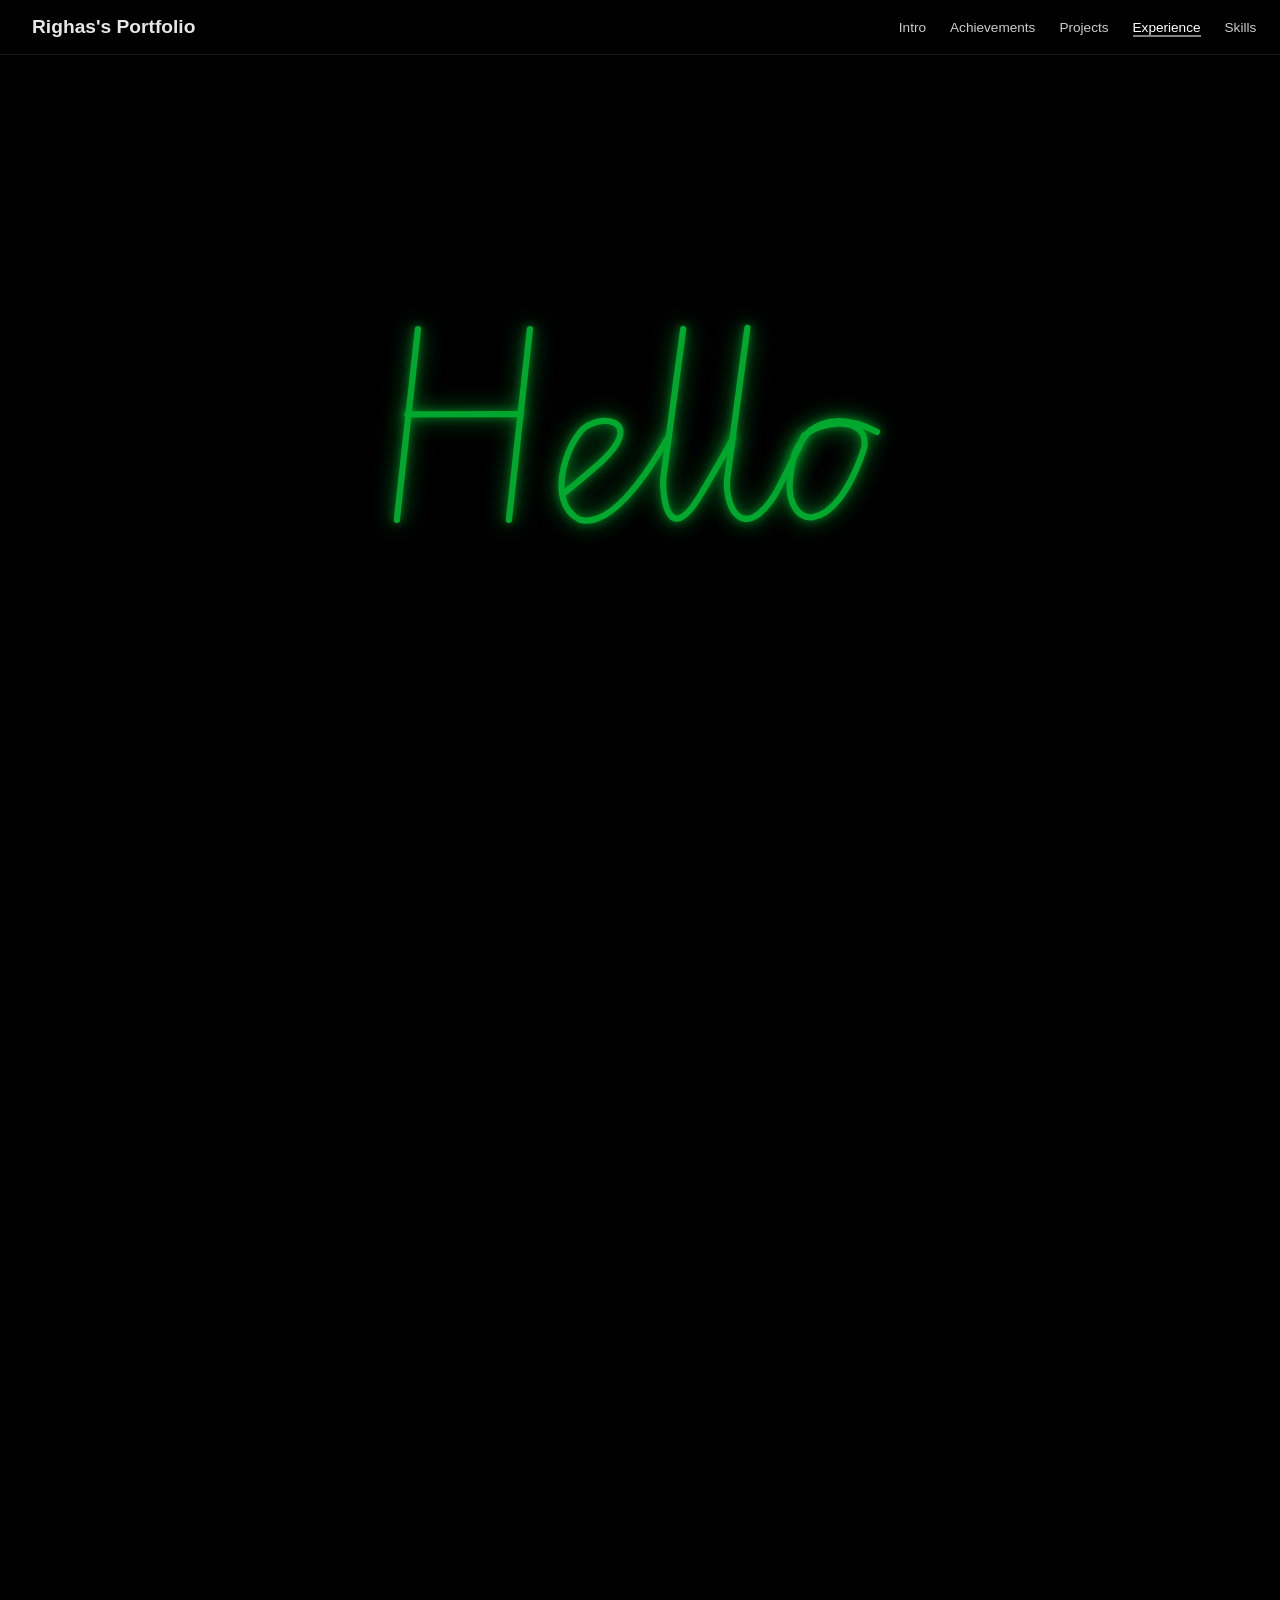
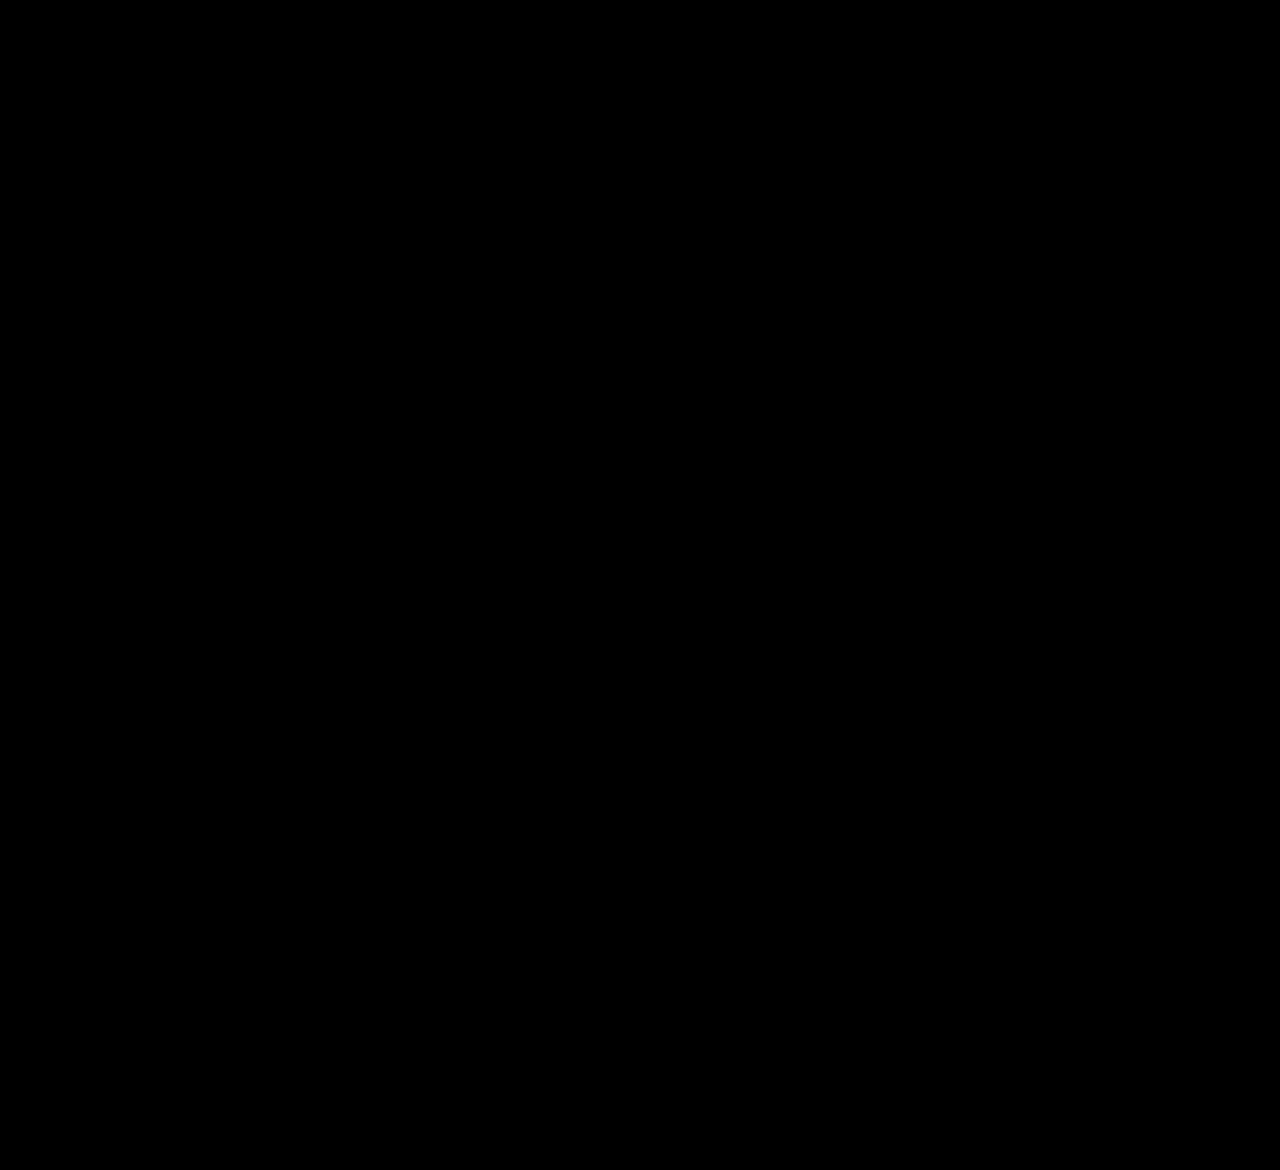
==== commit fee62e4e: "I dont know what these changes are" ====
--- a/index.html
+++ b/index.html
@@ -8,6 +8,21 @@
 </head>
 <body>
     <div class="background"></div>
+    
+     <!-- Signature SVG -->
+     <div id="signature" class="signature-container">
+        <svg id="signature-svg" xmlns="http://www.w3.org/2000/svg" viewBox="0 0 1920 1080" shape-rendering="geometricPrecision" text-rendering="geometricPrecision">
+            <path id="untitled-u-h_1" d="M746.818511,425.776856l-20.206058,183.15814" fill="none" stroke="#3f5787" stroke-width="7" stroke-linecap="round" stroke-linejoin="round"/>
+            <path id="untitled-u-h_3" d="M746.818511,425.776856l-20.206058,183.15814" transform="translate(107.548374 0)" fill="none" stroke="#3f5787" stroke-width="7" stroke-linecap="round" stroke-linejoin="round"/>
+            <path id="untitled-u-h_2" d="M736.715482,507.802581l107.548374-.216665" fill="none" stroke="#3f5787" stroke-width="7" stroke-linecap="round" stroke-linejoin="round"/>\
+            <path id="untitled-u-e" d="M886.212615,583.910626c7.151511-5.482825,33.612104-27.652511,38.379778-32.420185C960,517.355925,930.760567,507.802579,912.043792,517.355925c-17.616799,4.736041-46.27045,73.822854-9.744437,91.579069q34.22033,8.819657,85.333725-80.042054" transform="translate(0 0.000002)" fill="none" stroke="#3f5787" stroke-width="7" stroke-linecap="round" stroke-linejoin="round"/>
+            <path id="untitled-u-l_1" d="M987.63308,528.892942l13.884525-103.116086q-16.616888,122.569468-18.80812,140.35162c-2.137096,17.782152,3.510405,72.799838,36.042645,17.782152q32.53224-55.017686,30.865141-55.017686" transform="translate(.000001 0)" fill="none" stroke="#3f5787" stroke-width="7" stroke-linecap="round" stroke-linejoin="round"/>
+            <path id="untitled-u-l_2" d="M987.63308,528.892942l13.884525-103.116086q-16.616888,122.569468-18.80812,140.35162c-5.070855,29.617557,14.183229,69.476005,45.805417,18.91237q17.227944-32.420185,27.726223-56.147904" transform="translate(61.573881-1.130218)" fill="none" stroke="#3f5787" stroke-width="7" stroke-linecap="round" stroke-linejoin="round"/>
+            <path id="untitled-u-o_1" d="" fill="none" stroke="#3f5787" stroke-width="7" stroke-linecap="round" stroke-linejoin="round"/>
+            <path id="untitled-u-o_2" d="M1117.815006,528.892942c12.982773-14.997982,63.205398-21.307026,57.351101,11.107058-29.48823,90.468267-78.022397,77.779897-70.756046,26.128476c3.090799-26.128476,9.00375-29.567839,12.068502-34.620538s23.109729-31.342668,70.957391-6.97441" transform="translate(.000001 0)" fill="none" stroke="#3f5787" stroke-width="7" stroke-linecap="round" stroke-linejoin="round"/>
+        </svg>
+    </div>
+    
     <header class="main-header">
         <a href="#" class="logo">Righas's Portfolio</a>
         <nav class="main-nav">
@@ -24,7 +39,7 @@
     </header>
     
     
-    <section id="intro">
+    <section id="intro" class="terminal-window">
         <div class="section-divider-wo-dash"></div>
         <div class="intro-content">
             <div class="image-name-container">
@@ -40,7 +55,7 @@
         </div>
     </section>
 
-    <section id="achievements">
+    <section id="achievements" class="terminal-window">
         <h2>Achievements</h2>
         <div class="section-divider-wo-dash"></div>
         <div class="achievement-container">
@@ -62,7 +77,7 @@
         </div>
     </section>
 
-    <section id="projects">
+    <section id="projects" class="terminal-window">
         <h2>Projects</h2>
         <div class="section-divider-wo-dash"></div>
         <div class="project-grid">
@@ -137,7 +152,7 @@
         </div>
     </section>
 
-    <section id="experience">
+    <section id="experience" class="terminal-window">
         <h2>Experience</h2>
         <div class="section-divider-wo-dash"></div>
         <div class="experience-container">
@@ -197,7 +212,7 @@
         </div>
     </section> -->
 
-    <section id="skills">
+    <section id="skills" class="terminal-window">
         <h2>Technical Skills</h2>
         <div class="section-divider-wo-dash"></div>
         <div class="skills-grid">
--- a/style.css
+++ b/style.css
@@ -1,5 +1,96 @@
 /* style.css */
 /* Dark theme with glass morph effect for project tiles, modal, and skill categories */
+
+#hello {
+    position: fixed;
+    top: 40%;
+    left: 50%;
+    transform: translate(-50%, 40px);
+    font-size: clamp(2.5rem, 6vw, 5rem);
+    font-weight: 700;
+    color: var(--accent-color);
+    opacity: 0;
+    transition: all 0.8s ease;
+    z-index: 20;
+    text-shadow:
+        0 0 10px var(--accent-color),
+        0 0 20px var(--accent-color),
+        0 0 40px var(--glow-color);
+}
+
+#hello.show {
+    opacity: 1;
+    transform: translate(-50%, 0);
+}
+
+#hello.fade-out {
+    opacity: 0;
+    transform: translate(-50%, -20px);
+}
+
+.signature-container {
+    position: fixed;
+    top: 50%;
+    left: 50%;
+    transform: translate(-50%, -50%);
+    width: 200%; /* responsive scaling */
+    max-width: 2000px;
+    height: auto;
+    z-index: -1;
+    pointer-events: none;
+    opacity: 0;
+    transition: opacity 0.5s ease;
+}
+
+
+.signature-container.show {
+    opacity: 1;
+}
+
+.signature-container svg {
+    width: 100%;
+    height: auto;
+}
+
+.signature-path {
+    fill: none; /* No fill → no double line */
+    stroke: var(--accent-color);
+    stroke-width: 11;
+    /* stroke-dasharray: var(--path-length, 3000); */
+    stroke-dashoffset: var(--path-length, 3000);
+    animation: drawStroke 4s ease forwards;
+}
+
+/* golden yellow stroke */
+
+/* .signature-container path {
+    stroke: #f5c842; 
+    stroke-width: 6;
+    filter: drop-shadow(0 0 4px rgba(245, 200, 66, 0.7))
+            drop-shadow(0 0 10px rgba(255, 234, 138, 0.6))     
+} */
+
+/* white stroke */
+.signature-container path {
+    stroke: var(--accent-color); 
+    stroke-width: 6;
+    filter: drop-shadow(0 0 4px var(--glow-color))
+            drop-shadow(0 0 10px var(--glow-color));
+}
+
+#sigPath {
+    fill: none;
+    stroke: var(--accent-color);
+    stroke-width: 2;
+  }
+
+@keyframes drawStroke {
+    to {
+        stroke-dashoffset: 0;
+    }
+}
+
+
 
 :root {
     --text-color: rgba(255, 255, 255, 0.9);
@@ -7,6 +98,8 @@
     --glass-border: rgba(255, 255, 255, 0.15);
     --glass-hover-bg: rgba(255, 255, 255, 0.1);
     --glass-hover-border: rgba(255, 255, 255, 0.3);
+    --accent-color: #00A82D; /* Darker Green */
+    --glow-color: rgba(0, 168, 45, 0.7);
 }
 
 body {
@@ -258,16 +351,66 @@
     background: var(--glass-bg);
     border-radius: 10px;
     border: 1px solid var(--glass-border);
-    transition: background-color 0.5s ease, border-color 0.5s ease, transform 0.3s ease;
+    transition:
+        background-color 0.5s ease,
+        border-color 0.5s ease,
+        box-shadow 0.5s ease,
+        transform 0.3s ease;
     cursor: pointer;
     backdrop-filter: blur(10px);
+    user-select: none;
+}
+
+.project-tile::before,
+.project-tile::after {
+    content: "";
+    position: absolute;
+    border-radius: inherit;
+    pointer-events: none;
+    opacity: 0;
+    transition: opacity 0.5s ease;
+    z-index: 1;
+}
+
+.project-tile::before {
+    inset: 0;
+    background:
+        linear-gradient(
+            to top left,
+            rgba(255, 255, 255, 0.15) 0%,
+            rgba(255, 255, 255, 0) 50%
+        ),
+        linear-gradient(
+            to bottom right,
+            rgba(255, 255, 255, 0.05) 0%,
+            rgba(255, 255, 255, 0) 50%
+        );
+    mix-blend-mode: screen;
+}
+
+.project-tile::after {
+    inset: 2px;
+    background: linear-gradient(
+        to bottom right,
+        rgba(255, 255, 255, 0.05),
+        rgba(0, 0, 0, 0.05)
+    );
+    mix-blend-mode: overlay;
 }
 
 .project-tile:hover {
-    background: var(--glass-hover-bg);
-    border-color: var(--glass-hover-border);
-    transform: translateY(-5px);
-}
+    background-color: var(--primary-color);
+    border-color: var(--accent-color);
+    box-shadow:
+        0 6px 15px var(--glow-color),
+        inset 0 0 15px var(--glow-color);
+    transform: translateY(-5px) scale(1.02);
+}
+.project-tile:hover::before,
+.project-tile:hover::after {
+    opacity: 1;
+}
+
 
 .project-img {
     width: 100%;
@@ -291,6 +434,14 @@
     font-size: 1rem;
     text-align: center;
     margin: 0;
+}
+
+.terminal-window {
+    opacity: 0;
+    transition: opacity 0.8s ease;
+}
+.terminal-window.show {
+    opacity: 1;
 }
 
 .project-modal {
@@ -404,14 +555,72 @@
     padding: 1.5rem;
     margin-bottom: 2rem;
     border: 1px solid var(--glass-border);
-    transition: background-color 0.5s ease, border-color 0.5s ease, transform 0.3s ease;
+
+    cursor: default;
+    transition:
+        background-color 0.5s ease,
+        border-color 0.5s ease,
+        box-shadow 0.5s ease,
+        transform 0.3s ease;
+    user-select: none;
+}
+
+.experience-item::before,
+.experience-item::after {
+    content: "";
+    position: absolute;
+    border-radius: inherit;
+    pointer-events: none;
+    opacity: 0;
+    transition: opacity 0.5s ease;
+    z-index: 1;
+}
+
+.experience-item::before {
+    inset: 0;
+    background:
+        linear-gradient(
+            to top left,
+            rgba(255, 255, 255, 0.15) 0%,
+            rgba(255, 255, 255, 0) 50%
+        ),
+        linear-gradient(
+            to bottom right,
+            rgba(255, 255, 255, 0.05) 0%,
+            rgba(255, 255, 255, 0) 50%
+        );
+    mix-blend-mode: screen;
+}
+
+.experience-item::after {
+    inset: 2px;
+    background: linear-gradient(
+        to bottom right,
+        rgba(255, 255, 255, 0.05),
+        rgba(0, 0, 0, 0.05)
+    );
+    mix-blend-mode: overlay;
 }
 
 .experience-item:hover{
+    background-color: var(--primary-color);
+    border-color: var(--accent-color);
+    box-shadow:
+        0 6px 15px var(--glow-color),
+        inset 0 0 15px var(--glow-color);
+    transform: translateY(-5px) scale(1.02);
+}
+
+.experience-item:hover::before,
+.experience-item:hover::after {
+    opacity: 1;
+}
+
+/* .experience-container:hover {
     background: var(--glass-hover-bg);
     border-color: var(--glass-hover-border);
     transform: translateY(-5px);
-}
+} */
 
 .experience-header {
     display: flex;
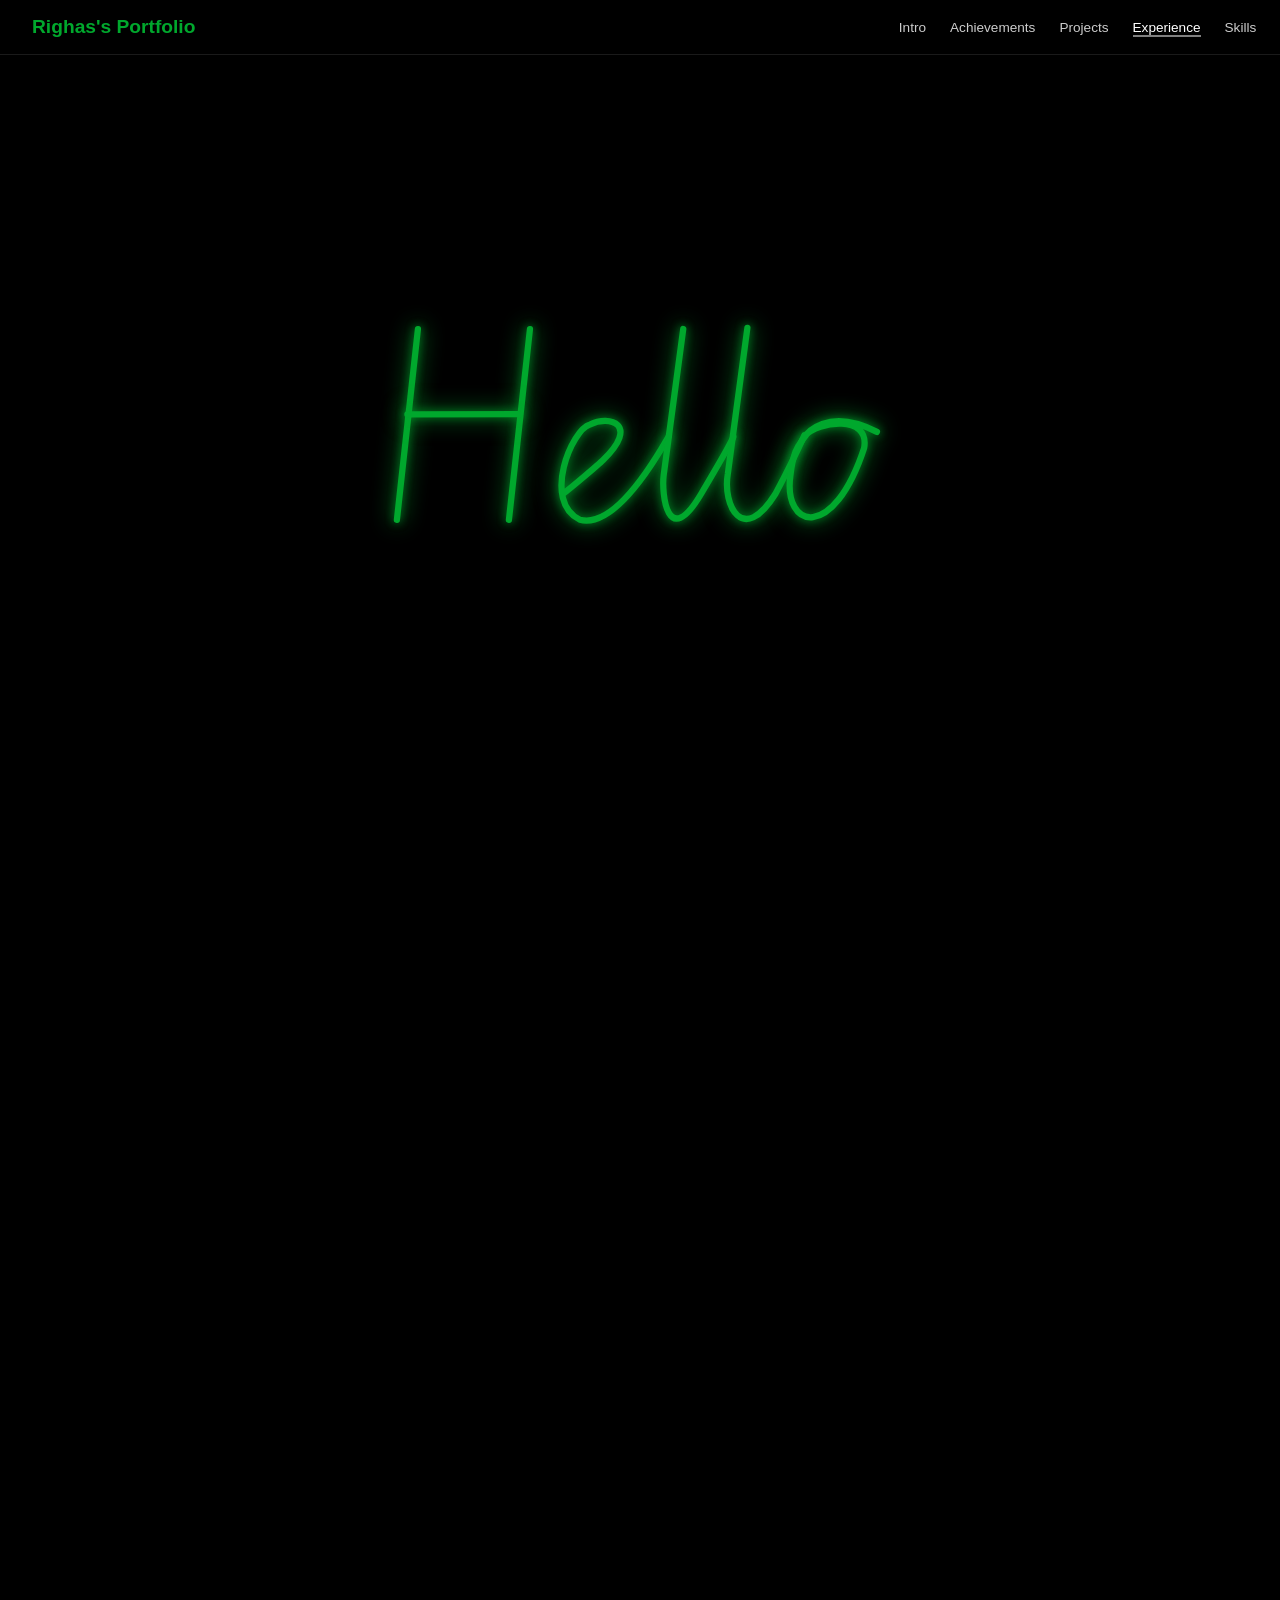
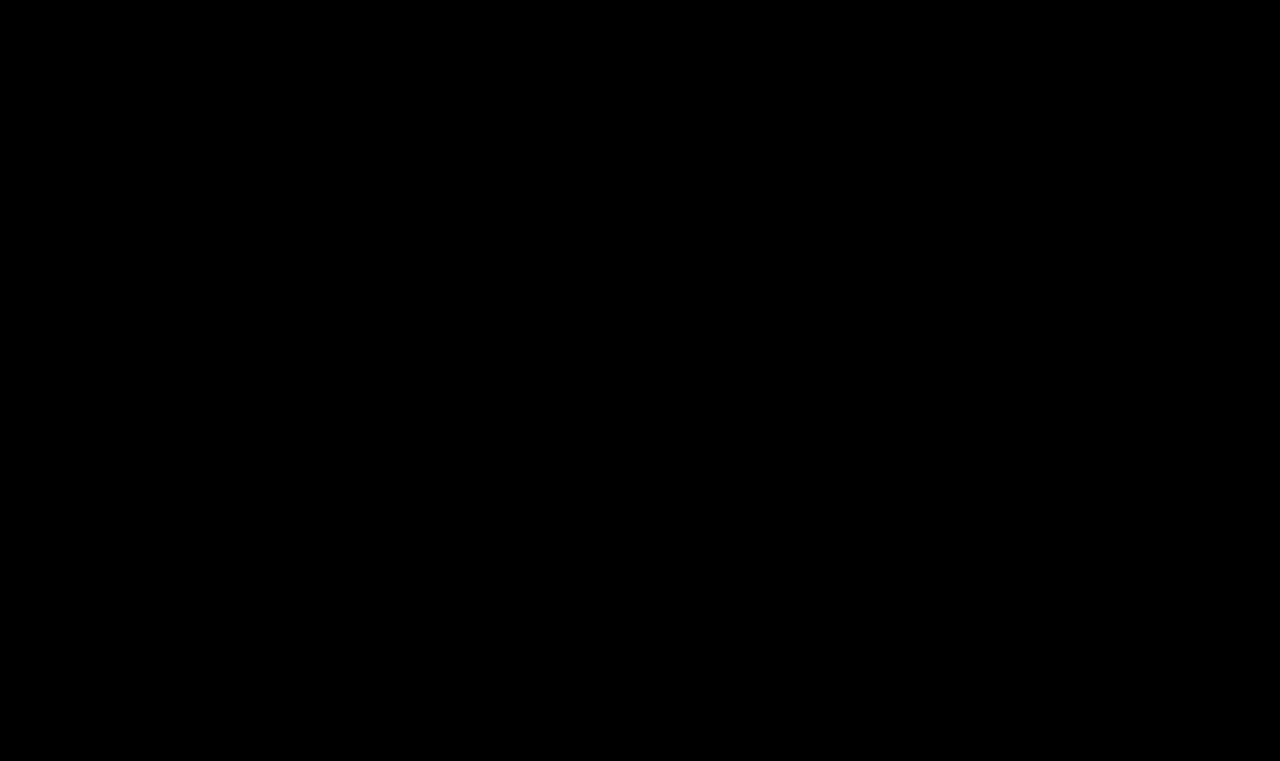
==== commit d905115f: "funny comments" ====
--- a/index.html
+++ b/index.html
@@ -47,9 +47,11 @@
                 <h2>Righas Panneerselvam</h2>
             </div>
             <div class="intro-text">
-                <h3>SoC Design & Verification Engineer</h3>
+                <h3>System Desgin (n) Full Stack Dev Engineer</h3>
+                <!-- <a>also a certificed dumbass</a> -->
                 <p class="intro-description">
-                    I am a final-year B.Tech student in Electronics and Communication Engineering at NIT Trichy, with a strong interest in the design and verification of silicon products. I enjoy tackling challenging problems, so I participate in various hardware competitions and hackathons. As a member of the official research and development club, Spider R&D, I actively manage multiple teams and contribute to diverse projects. I am seeking full-time opportunities in the fields of electronics, embedded systems, and silicon design and verification.
+                    <!-- I am a final-year B.Tech student in Electronics and Communication Engineering at NIT Trichy, with a strong interest in the design and verification of silicon products. I enjoy tackling challenging problems, so I participate in various hardware competitions and hackathons. As a member of the official research and development club, Spider R&D, I actively manage multiple teams and contribute to diverse projects. I am seeking full-time opportunities in the fields of electronics, embedded systems, and silicon design and verification. -->
+                    I am professional fumbler and can easily help you lose a lot of money. I have a keen interest in places where I can lose wealth. Why accept my application? If you have a lot of  money and do not know how to use it, I am your guy. I can help you lose it in no time. I am also a great at making bad decisions. So, if you want to make a bad decision, I am your guy. Let's connect and make some bad decisions together!
                 </p>
             </div>
         </div>
@@ -60,17 +62,17 @@
         <div class="section-divider-wo-dash"></div>
         <div class="achievement-container">
             <ul class="achievement-list">
-                <li>Meshmerize Finalist, HW competition, part of Techfest conducted by IIT-B</li>
-                <li>E-yantra Winner, national level FPGA HW competition by GoE and IIT-B</li>
-                <li>Spider Aragog Workshop, designed and developed spider robot from scratch with all DoF Movements servicing over 200 people</li>
-                <li>Transfinite HW Hackathon Finalist</li>
-                <li>TI HW Hackathon consolation</li>
+                <li>Bad inglish</li>
+                <li>How annoying I am</li>
+                <li>Certificed dumbness</li>
+                <li>How broke I am</li>
+                <li>Time when I lost my parents Lakhs of rupees</li>
             </ul>
             <div class="achievement-images">
-                <img src="src/E-yantra.jpg" alt="Achievement 1" class="achievement-img active">
-                <img src="src/Meshmerize.jpg" alt="Achievement 2" class="achievement-img">
-                <img src="src/Workshop_2.JPG" alt="Achievement 3" class="achievement-img">
-                <img src="src/Workshop_3.JPG" alt="Achievement 3" class="achievement-img">
+                <img src="src/myphoto.jpg" alt="Achievement 1" class="achievement-img active">
+                <img src="src/vadivelu.png" alt="Achievement 2" class="achievement-img">
+                <img src="src/vadivelu_2.png" alt="Achievement 3" class="achievement-img">
+                <img src="src/myphoto.jpg" alt="Achievement 3" class="achievement-img">
                 <button class="nav-arrow prev-arrow">&larr;</button>
                 <button class="nav-arrow next-arrow">&rarr;</button>
             </div>
@@ -82,23 +84,23 @@
         <div class="section-divider-wo-dash"></div>
         <div class="project-grid">
             <div class="project-tile" data-project="1">
-                <img src="src/RISCV_2.png" alt="Project 1" class="project-img">
-                <h4>32 Bit RISCV CPU</h4>
-                <p id="project-detail">Designed a 32-bit RISC-V CPU which can process all 32 instructions. Major modules include Data Memory, Instruction Memory, Register file and logic solver.</p>
+                <img src="src/myphoto.jpg" alt="Project 1" class="project-img">
+                <h4>Project 1</h4>
+                <p id="project-detail">Obviouly nothing here. What did you expect</p>
             </div>
             <div class="project-tile" data-project="2">
-                <img src="src/SRAM.png" alt="Project 2" class="project-img">
-                <h4>32X8 SRAM Memory Array</h4>
-                <p id="project-detail">Designed a 256 Bit SRAM Memory model in Cadence Virtuoso. The fabric of 32X8 bit cells hold the total of 32 ASCII characters.</p>
+                <img src="src/myphoto.jpg" alt="Project 2" class="project-img">
+                <h4>Project 2</h4>
+                <p id="project-detail">Self explanatory.</p>
             </div>
             <div class="project-tile" data-project="3">
                 <!-- <img src="project3.jpg" alt="Project 3" class="project-img"> -->
                 <h4>Projects which are yet to be added</h4>
                 <div class="section-divider-wo-dash"></div>
-                <li>Custom D_FF with Transmission gate Design in Cadence</li>
-                <li>Custom Drone with Original flight controller</li>
+                <li>Your mum</li>
+                <!-- <li>Custom Drone with Original flight controller</li>
                 <li>2N2222 FM Tx at 101MHz and 12m range</li>
-                <li>Aragog Spider Bot with 6 DoF</li>
+                <li>Aragog Spider Bot with 6 DoF</li> -->
             </div>
             <!-- <div class="project-tile" data-project="3">
                 <img src="src/D_FF.png" alt="Project 3" class="project-img">
@@ -175,7 +177,7 @@
                 </div>
             </div>
 
-            <div class="experience-item">
+            <!-- <div class="experience-item">
                 <div class="experience-header">
                     <h3>HiPER (High Performance Automotive)</h3>
                     <span class="experience-date">Dec 2023 - Jan 2024</span>
@@ -191,7 +193,7 @@
                     <strong>Key Technologies:</strong> 
                     C, Zephyr RTOS, Device Tree, Linux Drivers, Bash Scripting
                 </div>
-            </div>
+            </div> -->
         </div>
     </section>
 
--- a/style.css
+++ b/style.css
@@ -129,6 +129,7 @@
     text-align: center;
     position: relative;
     margin-bottom: 2rem;
+    color: var(--accent-color);
 }
 
 h3 {
@@ -156,7 +157,7 @@
 .logo {
     font-size: 1.2rem;
     font-weight: 600;
-    color: var(--text-color);
+    color: var(--accent-color);
     text-decoration: none;
     margin-right: auto;
 }
@@ -254,15 +255,16 @@
     height: 250px;
     border-radius: 50%;
     object-fit: cover;
-    border: 4px solid rgba(255, 255, 255, 0.1);
+    border: 2px solid rgba(255, 255, 255, 0.1);
     position: relative;
     cursor: pointer;
     transition: border-color 0.5s ease, box-shadow 0.5s ease;
 }
 
 .profile-pic:hover {
-    border-color: rgba(255, 255, 255, 0.2);
-    box-shadow: 0 0 20px 5px rgba(255, 255, 255, 0.15), inset 0 0 20px 5px rgba(255, 255, 255, 0.1);
+    border-color: var(--accent-color);
+    box-shadow: 0 0 20px 5px var(--accent-color), inset 0 0 2px 2px var(--glow-color);
+    filter: drop-shadow(0 0 10px var(--glow-color));
 }
 
 .intro-text {
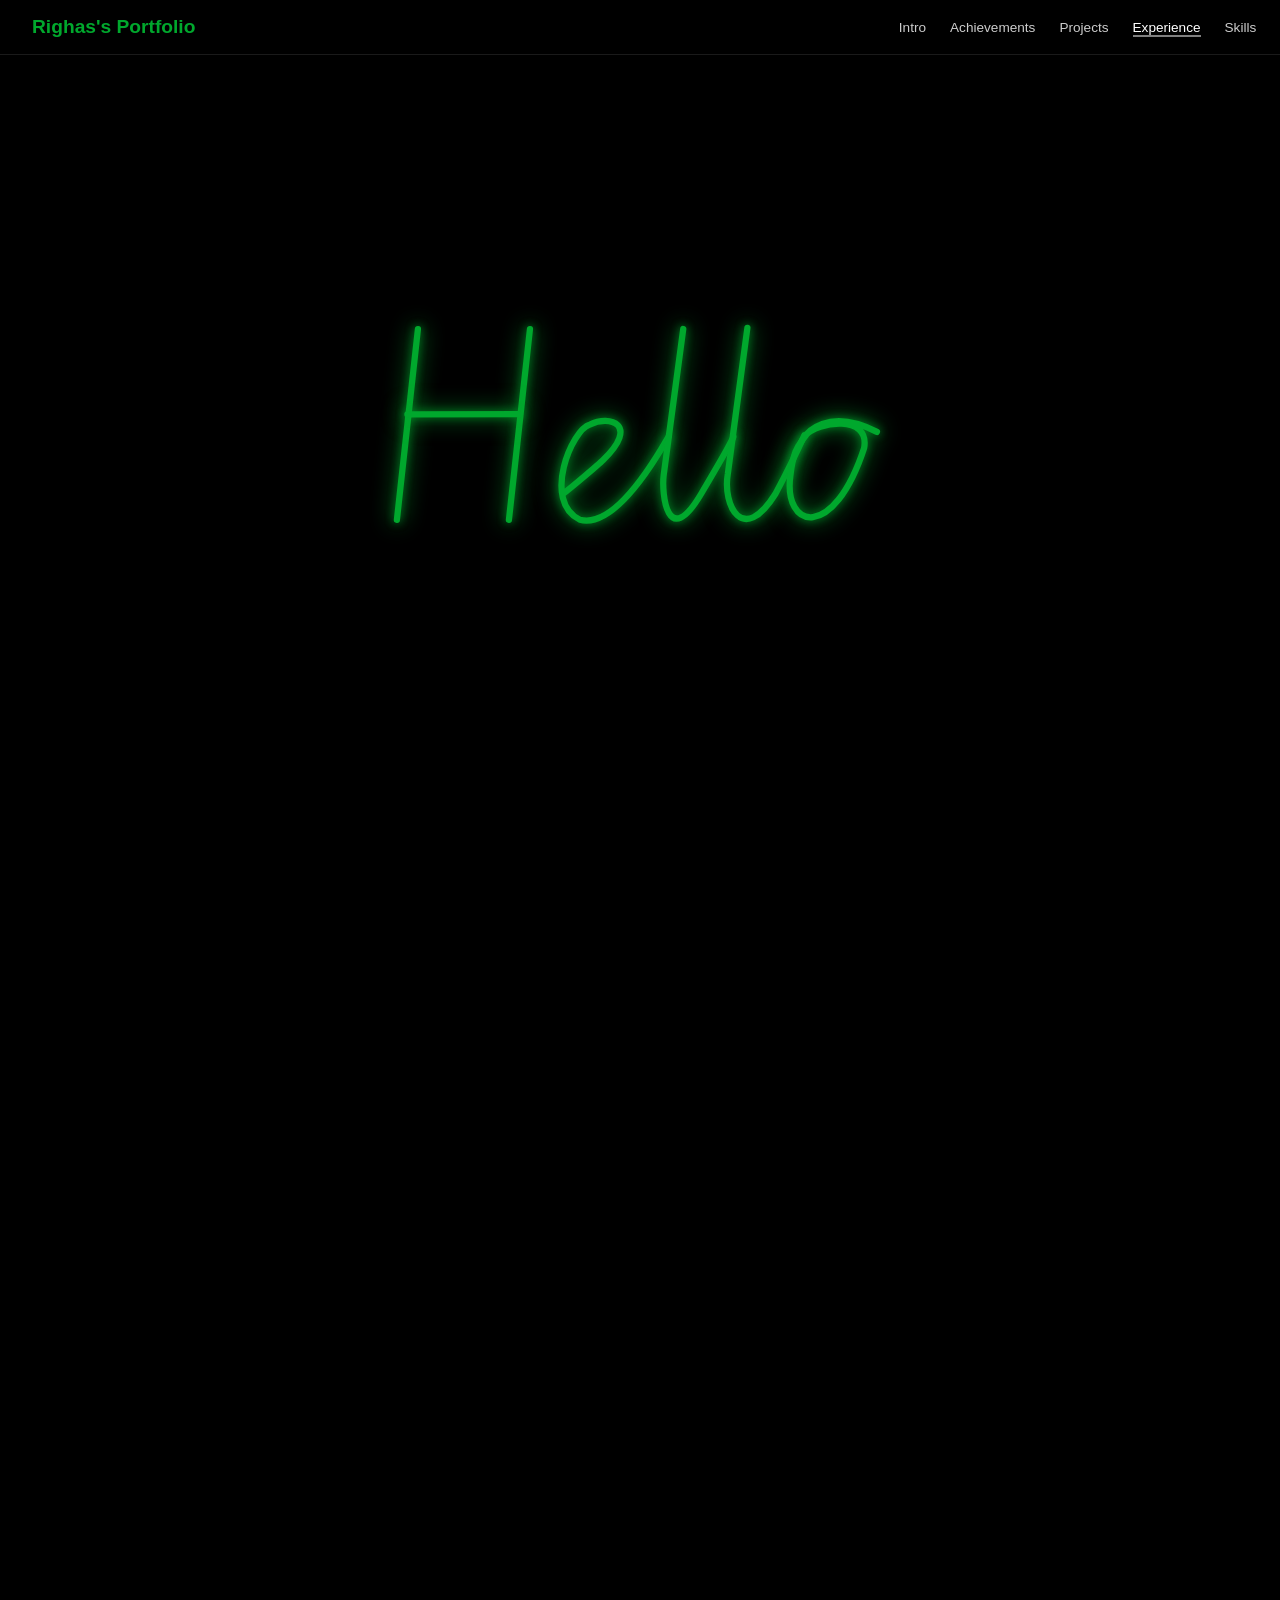
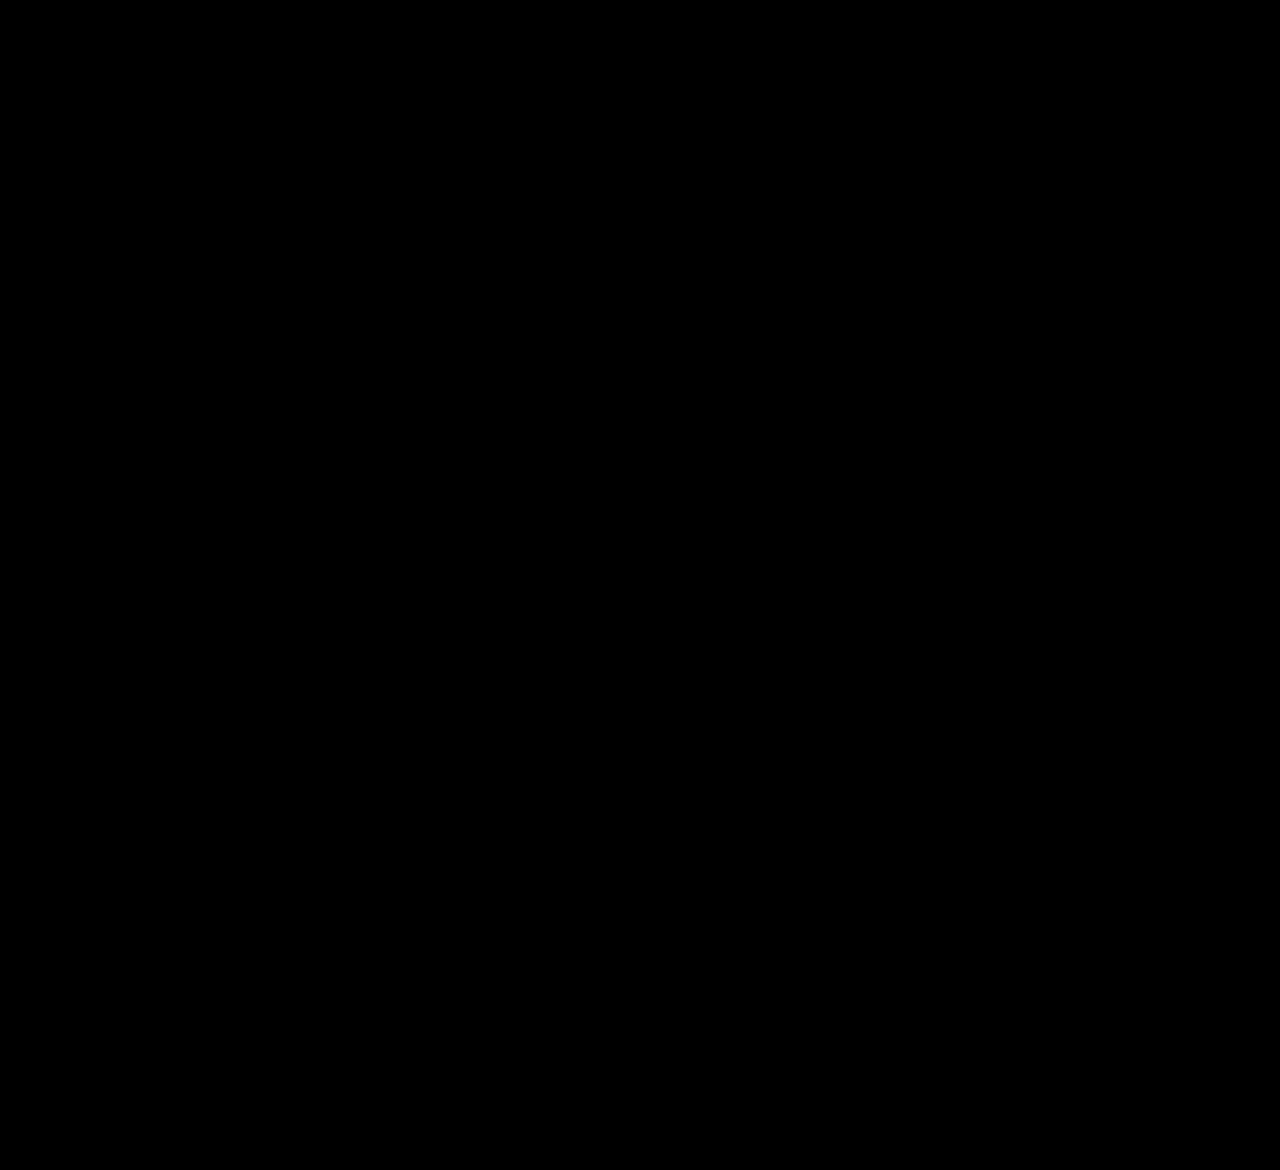
==== commit a6940d0e: "I dont know what theses commits are" ====
--- a/index.html
+++ b/index.html
@@ -9,8 +9,8 @@
 <body>
     <div class="background"></div>
     
-     <!-- Signature SVG -->
-     <div id="signature" class="signature-container">
+    <!-- Signature SVG -->
+    <div id="signature" class="signature-container">
         <svg id="signature-svg" xmlns="http://www.w3.org/2000/svg" viewBox="0 0 1920 1080" shape-rendering="geometricPrecision" text-rendering="geometricPrecision">
             <path id="untitled-u-h_1" d="M746.818511,425.776856l-20.206058,183.15814" fill="none" stroke="#3f5787" stroke-width="7" stroke-linecap="round" stroke-linejoin="round"/>
             <path id="untitled-u-h_3" d="M746.818511,425.776856l-20.206058,183.15814" transform="translate(107.548374 0)" fill="none" stroke="#3f5787" stroke-width="7" stroke-linecap="round" stroke-linejoin="round"/>
@@ -47,32 +47,31 @@
                 <h2>Righas Panneerselvam</h2>
             </div>
             <div class="intro-text">
-                <h3>System Desgin (n) Full Stack Dev Engineer</h3>
-                <!-- <a>also a certificed dumbass</a> -->
+                <h3>SoC Design & Verification Engineer</h3>
                 <p class="intro-description">
-                    <!-- I am a final-year B.Tech student in Electronics and Communication Engineering at NIT Trichy, with a strong interest in the design and verification of silicon products. I enjoy tackling challenging problems, so I participate in various hardware competitions and hackathons. As a member of the official research and development club, Spider R&D, I actively manage multiple teams and contribute to diverse projects. I am seeking full-time opportunities in the fields of electronics, embedded systems, and silicon design and verification. -->
-                    I am professional fumbler and can easily help you lose a lot of money. I have a keen interest in places where I can lose wealth. Why accept my application? If you have a lot of  money and do not know how to use it, I am your guy. I can help you lose it in no time. I am also a great at making bad decisions. So, if you want to make a bad decision, I am your guy. Let's connect and make some bad decisions together!
+                    I am a final-year B.Tech student in Electronics and Communication Engineering at NIT Trichy, with a strong interest in the design and verification of silicon products. I enjoy tackling challenging problems, so I participate in various hardware competitions and hackathons. As a member of the official research and development club, Spider R&D, I actively manage multiple teams and contribute to diverse projects. I am seeking full-time opportunities in the fields of electronics, embedded systems, and silicon design and verification.
                 </p>
             </div>
         </div>
     </section>
-
+    
+    <!-- <div class="line"></div> -->
     <section id="achievements" class="terminal-window">
         <h2>Achievements</h2>
         <div class="section-divider-wo-dash"></div>
         <div class="achievement-container">
             <ul class="achievement-list">
-                <li>Bad inglish</li>
-                <li>How annoying I am</li>
-                <li>Certificed dumbness</li>
-                <li>How broke I am</li>
-                <li>Time when I lost my parents Lakhs of rupees</li>
+                <li>Meshmerize Finalist, HW competition, part of Techfest conducted by IIT-B</li>
+                <li>E-yantra Winner, national level FPGA HW competition by GoE and IIT-B</li>
+                <li>Spider Aragog Workshop, designed and developed spider robot from scratch with all DoF Movements servicing over 200 people</li>
+                <li>Transfinite HW Hackathon Finalist</li>
+                <li>TI HW Hackathon consolation</li>
             </ul>
             <div class="achievement-images">
-                <img src="src/myphoto.jpg" alt="Achievement 1" class="achievement-img active">
-                <img src="src/vadivelu.png" alt="Achievement 2" class="achievement-img">
-                <img src="src/vadivelu_2.png" alt="Achievement 3" class="achievement-img">
-                <img src="src/myphoto.jpg" alt="Achievement 3" class="achievement-img">
+                <img src="src/E-yantra.jpg" alt="Achievement 1" class="achievement-img active">
+                <img src="src/Meshmerize.jpg" alt="Achievement 2" class="achievement-img">
+                <img src="src/Workshop_2.JPG" alt="Achievement 3" class="achievement-img">
+                <img src="src/Workshop_3.JPG" alt="Achievement 3" class="achievement-img">
                 <button class="nav-arrow prev-arrow">&larr;</button>
                 <button class="nav-arrow next-arrow">&rarr;</button>
             </div>
@@ -84,23 +83,23 @@
         <div class="section-divider-wo-dash"></div>
         <div class="project-grid">
             <div class="project-tile" data-project="1">
-                <img src="src/myphoto.jpg" alt="Project 1" class="project-img">
-                <h4>Project 1</h4>
-                <p id="project-detail">Obviouly nothing here. What did you expect</p>
+                <img src="src/RISCV_2.png" alt="Project 1" class="project-img">
+                <h4>32 Bit RISCV CPU</h4>
+                <p id="project-detail">Designed a 32-bit RISC-V CPU which can process all 32 instructions. Major modules include Data Memory, Instruction Memory, Register file and logic solver.</p>
             </div>
             <div class="project-tile" data-project="2">
-                <img src="src/myphoto.jpg" alt="Project 2" class="project-img">
-                <h4>Project 2</h4>
-                <p id="project-detail">Self explanatory.</p>
+                <img src="src/SRAM.png" alt="Project 2" class="project-img">
+                <h4>32X8 SRAM Memory Array</h4>
+                <p id="project-detail">Designed a 256 Bit SRAM Memory model in Cadence Virtuoso. The fabric of 32X8 bit cells hold the total of 32 ASCII characters.</p>
             </div>
             <div class="project-tile" data-project="3">
                 <!-- <img src="project3.jpg" alt="Project 3" class="project-img"> -->
                 <h4>Projects which are yet to be added</h4>
                 <div class="section-divider-wo-dash"></div>
-                <li>Your mum</li>
-                <!-- <li>Custom Drone with Original flight controller</li>
+                <li>Custom D_FF with Transmission gate Design in Cadence</li>
+                <li>Custom Drone with Original flight controller</li>
                 <li>2N2222 FM Tx at 101MHz and 12m range</li>
-                <li>Aragog Spider Bot with 6 DoF</li> -->
+                <li>Aragog Spider Bot with 6 DoF</li>
             </div>
             <!-- <div class="project-tile" data-project="3">
                 <img src="src/D_FF.png" alt="Project 3" class="project-img">
@@ -177,7 +176,7 @@
                 </div>
             </div>
 
-            <!-- <div class="experience-item">
+            <div class="experience-item">
                 <div class="experience-header">
                     <h3>HiPER (High Performance Automotive)</h3>
                     <span class="experience-date">Dec 2023 - Jan 2024</span>
@@ -193,7 +192,7 @@
                     <strong>Key Technologies:</strong> 
                     C, Zephyr RTOS, Device Tree, Linux Drivers, Bash Scripting
                 </div>
-            </div> -->
+            </div>
         </div>
     </section>
 
--- a/style.css
+++ b/style.css
@@ -57,7 +57,7 @@
     stroke: var(--accent-color);
     stroke-width: 11;
     /* stroke-dasharray: var(--path-length, 3000); */
-    stroke-dashoffset: var(--path-length, 3000);
+    /* stroke-dashoffset: var(--path-length, 3000); */
     animation: drawStroke 4s ease forwards;
 }
 
@@ -196,6 +196,7 @@
 body {
     padding-top: 60px;
 }
+
 
 h1::after, h2::after {
     content: "";
@@ -739,3 +740,11 @@
         grid-template-columns: 1fr;
     }
 }
+
+.line {
+  width: 100%;
+  height: 2px;
+  background: linear-gradient(to right, transparent, #f5c842, transparent);
+  margin: 30px 0;
+}
+
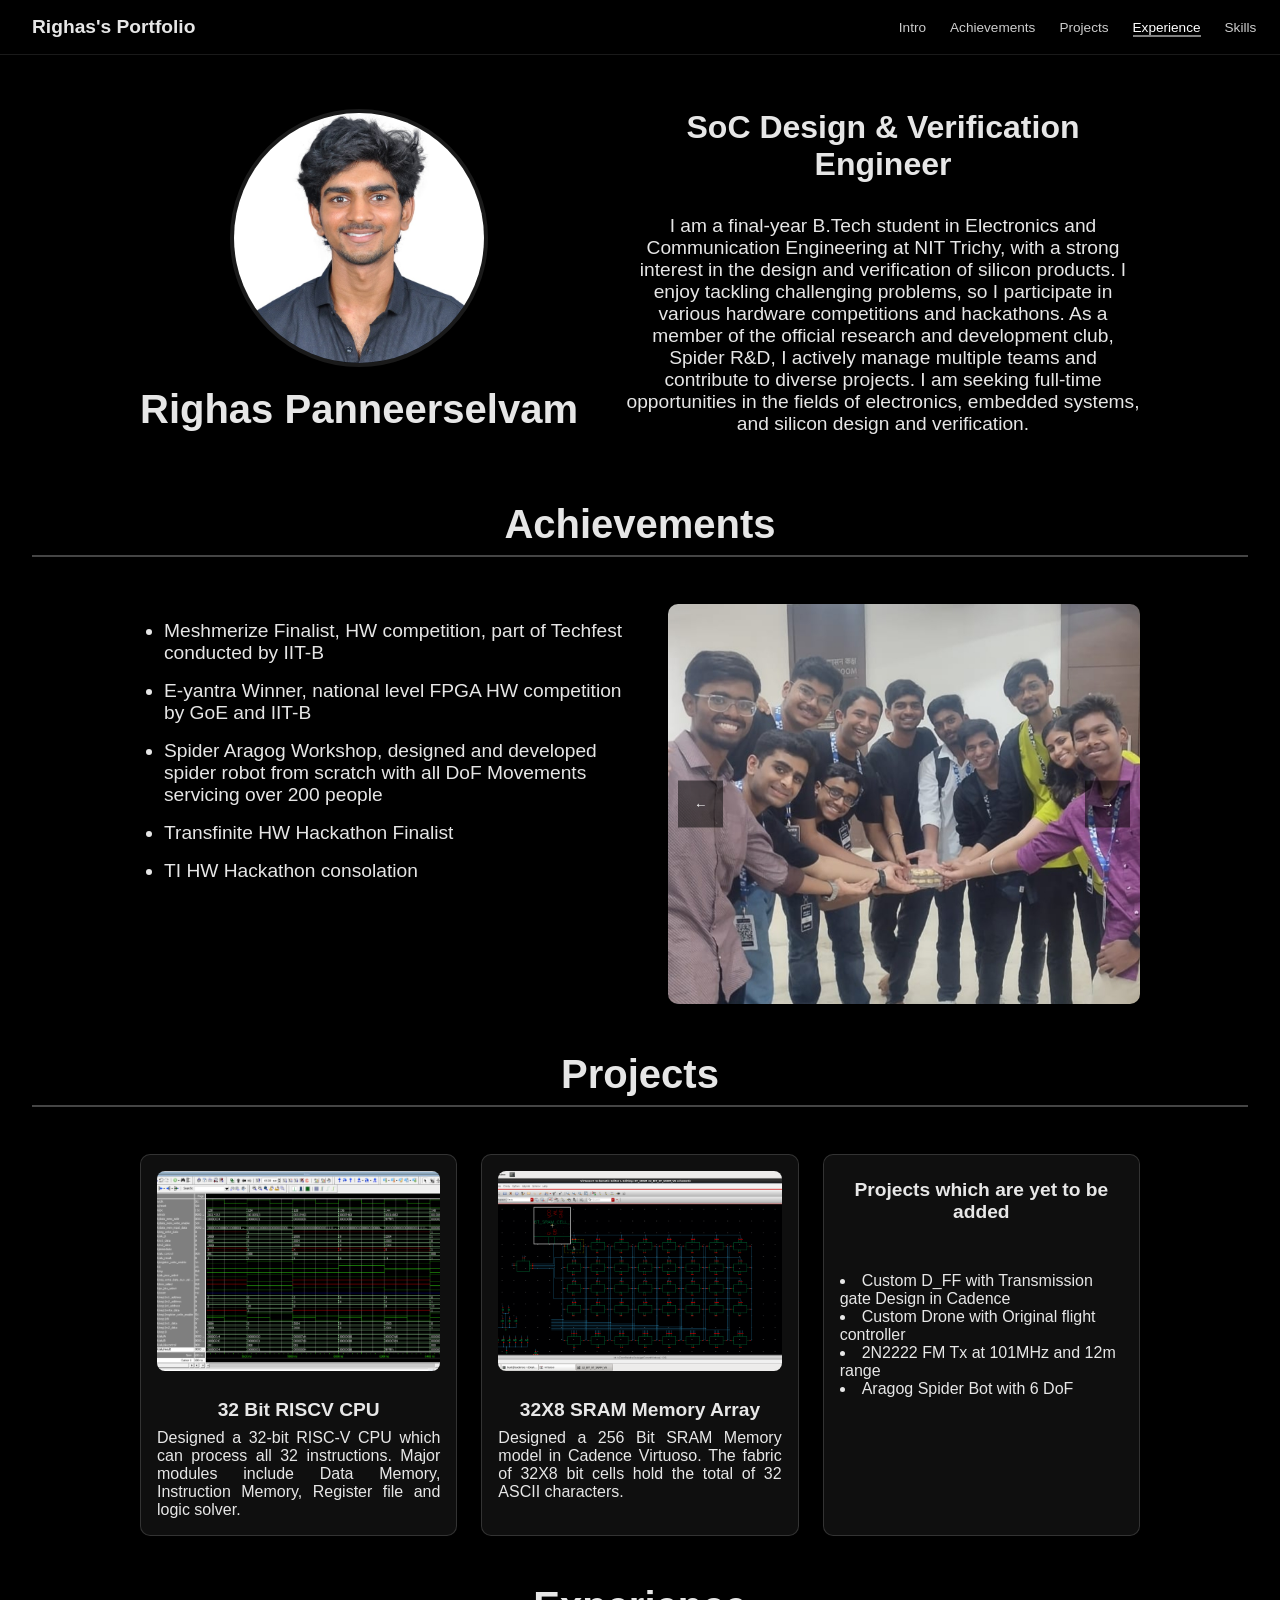
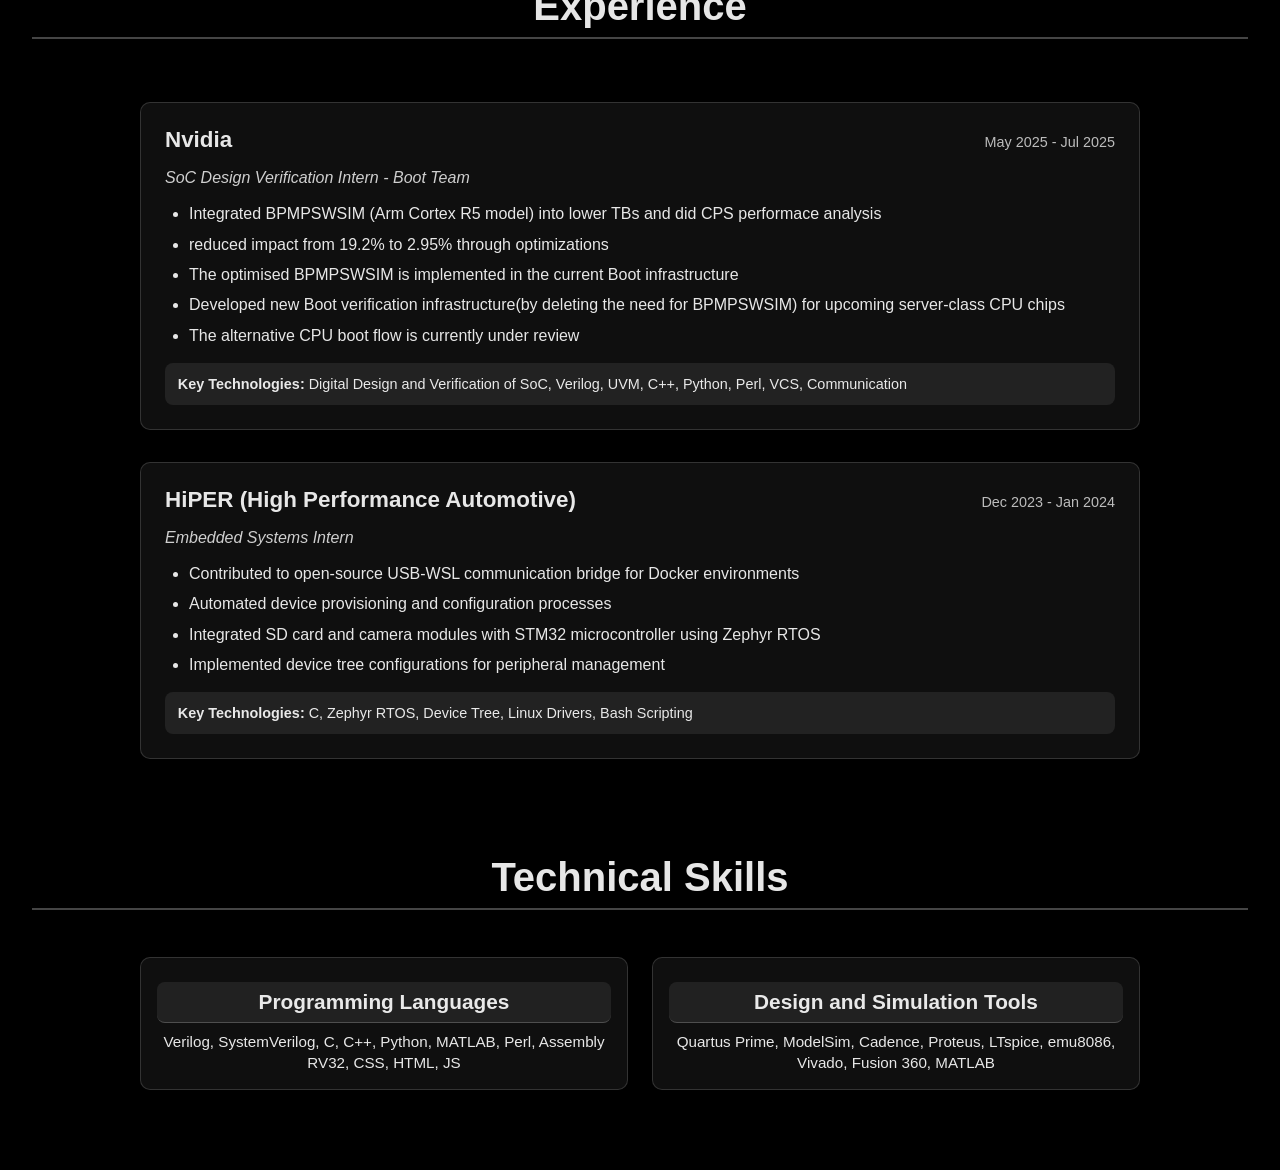
==== commit f1298d4e: "Merge branch 'teseting' of https://github.com/Righasp/Righas_Porfolio_V2 into teseting" ====
--- a/index.html
+++ b/index.html
@@ -8,21 +8,6 @@
 </head>
 <body>
     <div class="background"></div>
-    
-    <!-- Signature SVG -->
-    <div id="signature" class="signature-container">
-        <svg id="signature-svg" xmlns="http://www.w3.org/2000/svg" viewBox="0 0 1920 1080" shape-rendering="geometricPrecision" text-rendering="geometricPrecision">
-            <path id="untitled-u-h_1" d="M746.818511,425.776856l-20.206058,183.15814" fill="none" stroke="#3f5787" stroke-width="7" stroke-linecap="round" stroke-linejoin="round"/>
-            <path id="untitled-u-h_3" d="M746.818511,425.776856l-20.206058,183.15814" transform="translate(107.548374 0)" fill="none" stroke="#3f5787" stroke-width="7" stroke-linecap="round" stroke-linejoin="round"/>
-            <path id="untitled-u-h_2" d="M736.715482,507.802581l107.548374-.216665" fill="none" stroke="#3f5787" stroke-width="7" stroke-linecap="round" stroke-linejoin="round"/>\
-            <path id="untitled-u-e" d="M886.212615,583.910626c7.151511-5.482825,33.612104-27.652511,38.379778-32.420185C960,517.355925,930.760567,507.802579,912.043792,517.355925c-17.616799,4.736041-46.27045,73.822854-9.744437,91.579069q34.22033,8.819657,85.333725-80.042054" transform="translate(0 0.000002)" fill="none" stroke="#3f5787" stroke-width="7" stroke-linecap="round" stroke-linejoin="round"/>
-            <path id="untitled-u-l_1" d="M987.63308,528.892942l13.884525-103.116086q-16.616888,122.569468-18.80812,140.35162c-2.137096,17.782152,3.510405,72.799838,36.042645,17.782152q32.53224-55.017686,30.865141-55.017686" transform="translate(.000001 0)" fill="none" stroke="#3f5787" stroke-width="7" stroke-linecap="round" stroke-linejoin="round"/>
-            <path id="untitled-u-l_2" d="M987.63308,528.892942l13.884525-103.116086q-16.616888,122.569468-18.80812,140.35162c-5.070855,29.617557,14.183229,69.476005,45.805417,18.91237q17.227944-32.420185,27.726223-56.147904" transform="translate(61.573881-1.130218)" fill="none" stroke="#3f5787" stroke-width="7" stroke-linecap="round" stroke-linejoin="round"/>
-            <path id="untitled-u-o_1" d="" fill="none" stroke="#3f5787" stroke-width="7" stroke-linecap="round" stroke-linejoin="round"/>
-            <path id="untitled-u-o_2" d="M1117.815006,528.892942c12.982773-14.997982,63.205398-21.307026,57.351101,11.107058-29.48823,90.468267-78.022397,77.779897-70.756046,26.128476c3.090799-26.128476,9.00375-29.567839,12.068502-34.620538s23.109729-31.342668,70.957391-6.97441" transform="translate(.000001 0)" fill="none" stroke="#3f5787" stroke-width="7" stroke-linecap="round" stroke-linejoin="round"/>
-        </svg>
-    </div>
-    
     <header class="main-header">
         <a href="#" class="logo">Righas's Portfolio</a>
         <nav class="main-nav">
@@ -39,7 +24,7 @@
     </header>
     
     
-    <section id="intro" class="terminal-window">
+    <section id="intro">
         <div class="section-divider-wo-dash"></div>
         <div class="intro-content">
             <div class="image-name-container">
@@ -54,9 +39,8 @@
             </div>
         </div>
     </section>
-    
-    <!-- <div class="line"></div> -->
-    <section id="achievements" class="terminal-window">
+
+    <section id="achievements">
         <h2>Achievements</h2>
         <div class="section-divider-wo-dash"></div>
         <div class="achievement-container">
@@ -78,7 +62,7 @@
         </div>
     </section>
 
-    <section id="projects" class="terminal-window">
+    <section id="projects">
         <h2>Projects</h2>
         <div class="section-divider-wo-dash"></div>
         <div class="project-grid">
@@ -153,7 +137,7 @@
         </div>
     </section>
 
-    <section id="experience" class="terminal-window">
+    <section id="experience">
         <h2>Experience</h2>
         <div class="section-divider-wo-dash"></div>
         <div class="experience-container">
@@ -213,7 +197,7 @@
         </div>
     </section> -->
 
-    <section id="skills" class="terminal-window">
+    <section id="skills">
         <h2>Technical Skills</h2>
         <div class="section-divider-wo-dash"></div>
         <div class="skills-grid">
--- a/style.css
+++ b/style.css
@@ -1,96 +1,5 @@
 /* style.css */
 /* Dark theme with glass morph effect for project tiles, modal, and skill categories */
-
-#hello {
-    position: fixed;
-    top: 40%;
-    left: 50%;
-    transform: translate(-50%, 40px);
-    font-size: clamp(2.5rem, 6vw, 5rem);
-    font-weight: 700;
-    color: var(--accent-color);
-    opacity: 0;
-    transition: all 0.8s ease;
-    z-index: 20;
-    text-shadow:
-        0 0 10px var(--accent-color),
-        0 0 20px var(--accent-color),
-        0 0 40px var(--glow-color);
-}
-
-#hello.show {
-    opacity: 1;
-    transform: translate(-50%, 0);
-}
-
-#hello.fade-out {
-    opacity: 0;
-    transform: translate(-50%, -20px);
-}
-
-.signature-container {
-    position: fixed;
-    top: 50%;
-    left: 50%;
-    transform: translate(-50%, -50%);
-    width: 200%; /* responsive scaling */
-    max-width: 2000px;
-    height: auto;
-    z-index: -1;
-    pointer-events: none;
-    opacity: 0;
-    transition: opacity 0.5s ease;
-}
-
-
-.signature-container.show {
-    opacity: 1;
-}
-
-.signature-container svg {
-    width: 100%;
-    height: auto;
-}
-
-.signature-path {
-    fill: none; /* No fill → no double line */
-    stroke: var(--accent-color);
-    stroke-width: 11;
-    /* stroke-dasharray: var(--path-length, 3000); */
-    /* stroke-dashoffset: var(--path-length, 3000); */
-    animation: drawStroke 4s ease forwards;
-}
-
-/* golden yellow stroke */
-
-/* .signature-container path {
-    stroke: #f5c842; 
-    stroke-width: 6;
-    filter: drop-shadow(0 0 4px rgba(245, 200, 66, 0.7))
-            drop-shadow(0 0 10px rgba(255, 234, 138, 0.6))     
-} */
-
-/* white stroke */
-.signature-container path {
-    stroke: var(--accent-color); 
-    stroke-width: 6;
-    filter: drop-shadow(0 0 4px var(--glow-color))
-            drop-shadow(0 0 10px var(--glow-color));
-}
-
-#sigPath {
-    fill: none;
-    stroke: var(--accent-color);
-    stroke-width: 2;
-  }
-
-@keyframes drawStroke {
-    to {
-        stroke-dashoffset: 0;
-    }
-}
-
-
 
 :root {
     --text-color: rgba(255, 255, 255, 0.9);
@@ -98,8 +7,6 @@
     --glass-border: rgba(255, 255, 255, 0.15);
     --glass-hover-bg: rgba(255, 255, 255, 0.1);
     --glass-hover-border: rgba(255, 255, 255, 0.3);
-    --accent-color: #00A82D; /* Darker Green */
-    --glow-color: rgba(0, 168, 45, 0.7);
 }
 
 body {
@@ -129,7 +36,6 @@
     text-align: center;
     position: relative;
     margin-bottom: 2rem;
-    color: var(--accent-color);
 }
 
 h3 {
@@ -157,7 +63,7 @@
 .logo {
     font-size: 1.2rem;
     font-weight: 600;
-    color: var(--accent-color);
+    color: var(--text-color);
     text-decoration: none;
     margin-right: auto;
 }
@@ -197,7 +103,6 @@
     padding-top: 60px;
 }
 
-
 h1::after, h2::after {
     content: "";
     position: absolute;
@@ -256,16 +161,15 @@
     height: 250px;
     border-radius: 50%;
     object-fit: cover;
-    border: 2px solid rgba(255, 255, 255, 0.1);
+    border: 4px solid rgba(255, 255, 255, 0.1);
     position: relative;
     cursor: pointer;
     transition: border-color 0.5s ease, box-shadow 0.5s ease;
 }
 
 .profile-pic:hover {
-    border-color: var(--accent-color);
-    box-shadow: 0 0 20px 5px var(--accent-color), inset 0 0 2px 2px var(--glow-color);
-    filter: drop-shadow(0 0 10px var(--glow-color));
+    border-color: rgba(255, 255, 255, 0.2);
+    box-shadow: 0 0 20px 5px rgba(255, 255, 255, 0.15), inset 0 0 20px 5px rgba(255, 255, 255, 0.1);
 }
 
 .intro-text {
@@ -354,66 +258,16 @@
     background: var(--glass-bg);
     border-radius: 10px;
     border: 1px solid var(--glass-border);
-    transition:
-        background-color 0.5s ease,
-        border-color 0.5s ease,
-        box-shadow 0.5s ease,
-        transform 0.3s ease;
+    transition: background-color 0.5s ease, border-color 0.5s ease, transform 0.3s ease;
     cursor: pointer;
     backdrop-filter: blur(10px);
-    user-select: none;
-}
-
-.project-tile::before,
-.project-tile::after {
-    content: "";
-    position: absolute;
-    border-radius: inherit;
-    pointer-events: none;
-    opacity: 0;
-    transition: opacity 0.5s ease;
-    z-index: 1;
-}
-
-.project-tile::before {
-    inset: 0;
-    background:
-        linear-gradient(
-            to top left,
-            rgba(255, 255, 255, 0.15) 0%,
-            rgba(255, 255, 255, 0) 50%
-        ),
-        linear-gradient(
-            to bottom right,
-            rgba(255, 255, 255, 0.05) 0%,
-            rgba(255, 255, 255, 0) 50%
-        );
-    mix-blend-mode: screen;
-}
-
-.project-tile::after {
-    inset: 2px;
-    background: linear-gradient(
-        to bottom right,
-        rgba(255, 255, 255, 0.05),
-        rgba(0, 0, 0, 0.05)
-    );
-    mix-blend-mode: overlay;
 }
 
 .project-tile:hover {
-    background-color: var(--primary-color);
-    border-color: var(--accent-color);
-    box-shadow:
-        0 6px 15px var(--glow-color),
-        inset 0 0 15px var(--glow-color);
-    transform: translateY(-5px) scale(1.02);
-}
-.project-tile:hover::before,
-.project-tile:hover::after {
-    opacity: 1;
-}
-
+    background: var(--glass-hover-bg);
+    border-color: var(--glass-hover-border);
+    transform: translateY(-5px);
+}
 
 .project-img {
     width: 100%;
@@ -437,14 +291,6 @@
     font-size: 1rem;
     text-align: center;
     margin: 0;
-}
-
-.terminal-window {
-    opacity: 0;
-    transition: opacity 0.8s ease;
-}
-.terminal-window.show {
-    opacity: 1;
 }
 
 .project-modal {
@@ -558,72 +404,14 @@
     padding: 1.5rem;
     margin-bottom: 2rem;
     border: 1px solid var(--glass-border);
-
-    cursor: default;
-    transition:
-        background-color 0.5s ease,
-        border-color 0.5s ease,
-        box-shadow 0.5s ease,
-        transform 0.3s ease;
-    user-select: none;
-}
-
-.experience-item::before,
-.experience-item::after {
-    content: "";
-    position: absolute;
-    border-radius: inherit;
-    pointer-events: none;
-    opacity: 0;
-    transition: opacity 0.5s ease;
-    z-index: 1;
-}
-
-.experience-item::before {
-    inset: 0;
-    background:
-        linear-gradient(
-            to top left,
-            rgba(255, 255, 255, 0.15) 0%,
-            rgba(255, 255, 255, 0) 50%
-        ),
-        linear-gradient(
-            to bottom right,
-            rgba(255, 255, 255, 0.05) 0%,
-            rgba(255, 255, 255, 0) 50%
-        );
-    mix-blend-mode: screen;
-}
-
-.experience-item::after {
-    inset: 2px;
-    background: linear-gradient(
-        to bottom right,
-        rgba(255, 255, 255, 0.05),
-        rgba(0, 0, 0, 0.05)
-    );
-    mix-blend-mode: overlay;
+    transition: background-color 0.5s ease, border-color 0.5s ease, transform 0.3s ease;
 }
 
 .experience-item:hover{
-    background-color: var(--primary-color);
-    border-color: var(--accent-color);
-    box-shadow:
-        0 6px 15px var(--glow-color),
-        inset 0 0 15px var(--glow-color);
-    transform: translateY(-5px) scale(1.02);
-}
-
-.experience-item:hover::before,
-.experience-item:hover::after {
-    opacity: 1;
-}
-
-/* .experience-container:hover {
     background: var(--glass-hover-bg);
     border-color: var(--glass-hover-border);
     transform: translateY(-5px);
-} */
+}
 
 .experience-header {
     display: flex;
@@ -740,11 +528,3 @@
         grid-template-columns: 1fr;
     }
 }
-
-.line {
-  width: 100%;
-  height: 2px;
-  background: linear-gradient(to right, transparent, #f5c842, transparent);
-  margin: 30px 0;
-}
-
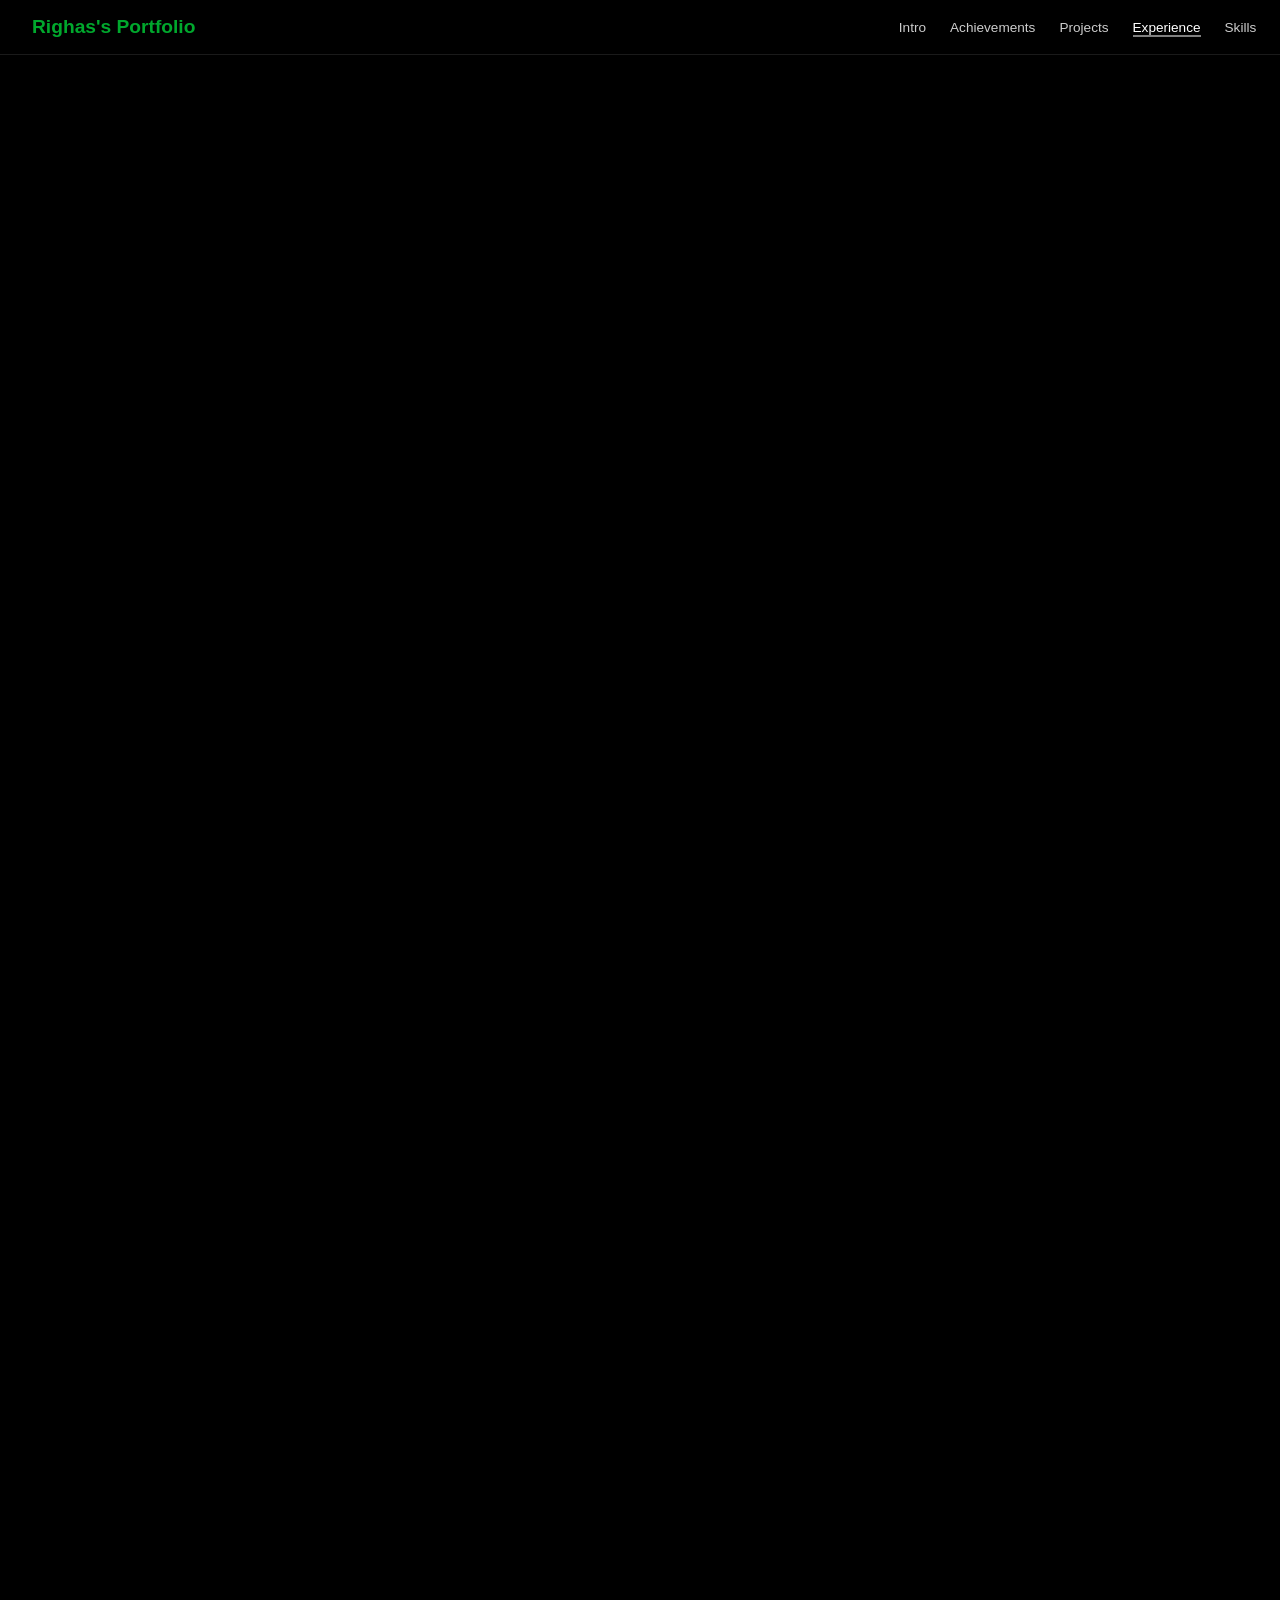
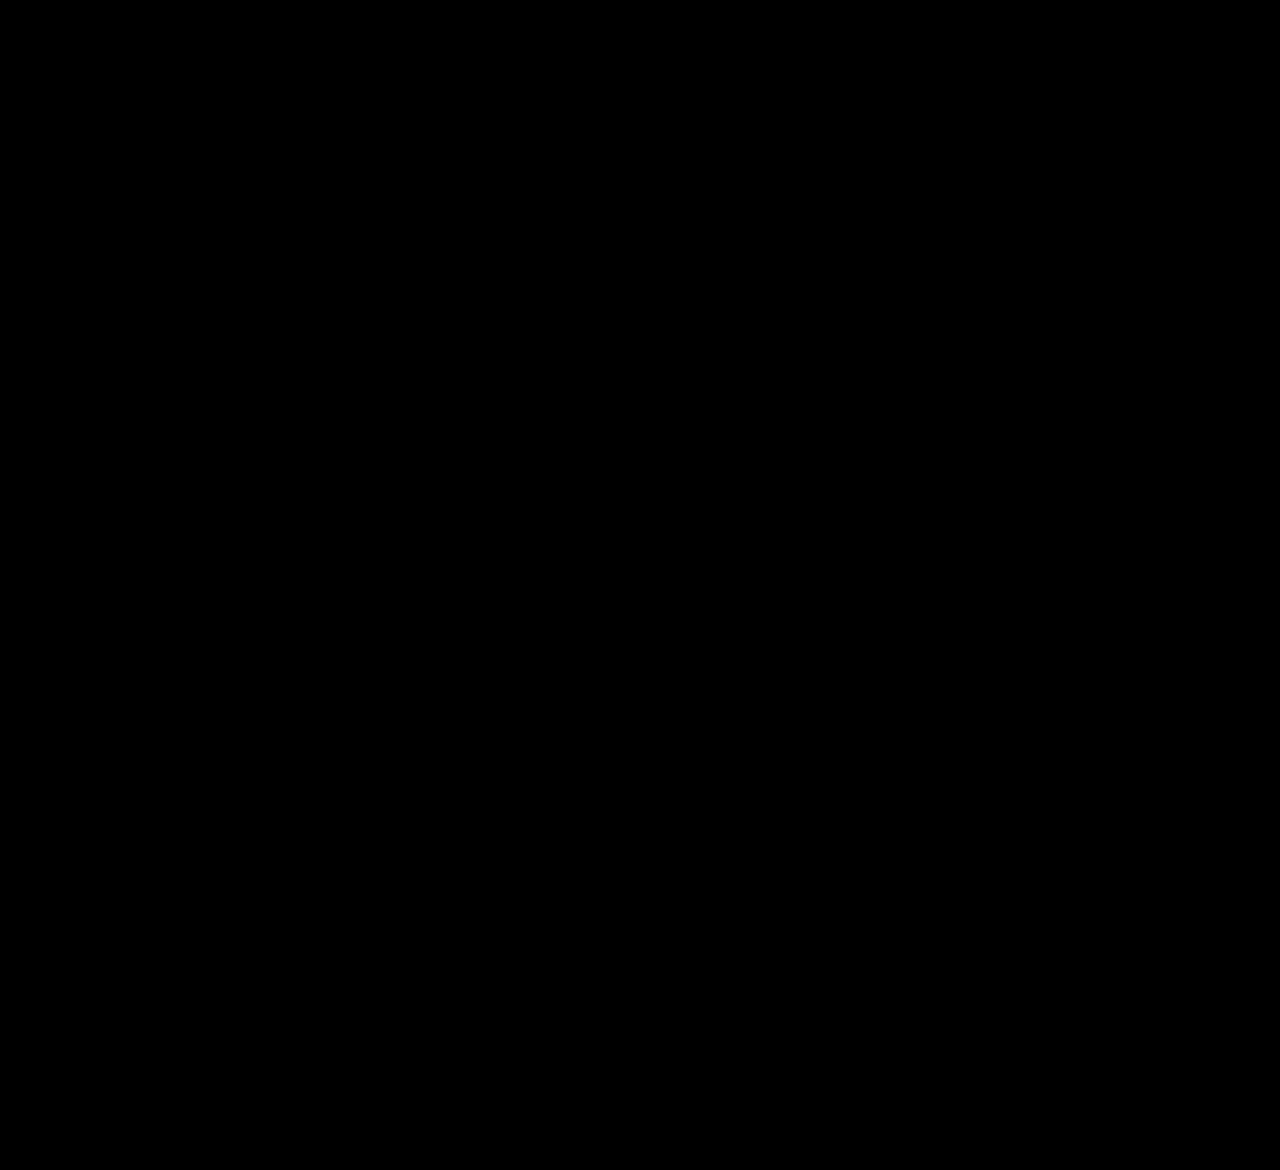
==== commit e85ac596: "changes after making changes" ====
--- a/index.html
+++ b/index.html
@@ -8,6 +8,21 @@
 </head>
 <body>
     <div class="background"></div>
+   
+    <!-- Signature SVG -->
+    <div id="signature" class="signature-container">
+        <svg id="signature-svg" xmlns="http://www.w3.org/2000/svg" viewBox="0 0 1920 1080" shape-rendering="geometricPrecision" text-rendering="geometricPrecision">
+            <path id="untitled-u-h_1" d="M746.818511,425.776856l-20.206058,183.15814" fill="none" stroke="#3f5787" stroke-width="7" stroke-linecap="round" stroke-linejoin="round"/>
+            <path id="untitled-u-h_3" d="M746.818511,425.776856l-20.206058,183.15814" transform="translate(107.548374 0)" fill="none" stroke="#3f5787" stroke-width="7" stroke-linecap="round" stroke-linejoin="round"/>
+            <path id="untitled-u-h_2" d="M736.715482,507.802581l107.548374-.216665" fill="none" stroke="#3f5787" stroke-width="7" stroke-linecap="round" stroke-linejoin="round"/>\
+            <path id="untitled-u-e" d="M886.212615,583.910626c7.151511-5.482825,33.612104-27.652511,38.379778-32.420185C960,517.355925,930.760567,507.802579,912.043792,517.355925c-17.616799,4.736041-46.27045,73.822854-9.744437,91.579069q34.22033,8.819657,85.333725-80.042054" transform="translate(0 0.000002)" fill="none" stroke="#3f5787" stroke-width="7" stroke-linecap="round" stroke-linejoin="round"/>
+            <path id="untitled-u-l_1" d="M987.63308,528.892942l13.884525-103.116086q-16.616888,122.569468-18.80812,140.35162c-2.137096,17.782152,3.510405,72.799838,36.042645,17.782152q32.53224-55.017686,30.865141-55.017686" transform="translate(.000001 0)" fill="none" stroke="#3f5787" stroke-width="7" stroke-linecap="round" stroke-linejoin="round"/>
+            <path id="untitled-u-l_2" d="M987.63308,528.892942l13.884525-103.116086q-16.616888,122.569468-18.80812,140.35162c-5.070855,29.617557,14.183229,69.476005,45.805417,18.91237q17.227944-32.420185,27.726223-56.147904" transform="translate(61.573881-1.130218)" fill="none" stroke="#3f5787" stroke-width="7" stroke-linecap="round" stroke-linejoin="round"/>
+            <path id="untitled-u-o_1" d="" fill="none" stroke="#3f5787" stroke-width="7" stroke-linecap="round" stroke-linejoin="round"/>
+            <path id="untitled-u-o_2" d="M1117.815006,528.892942c12.982773-14.997982,63.205398-21.307026,57.351101,11.107058-29.48823,90.468267-78.022397,77.779897-70.756046,26.128476c3.090799-26.128476,9.00375-29.567839,12.068502-34.620538s23.109729-31.342668,70.957391-6.97441" transform="translate(.000001 0)" fill="none" stroke="#3f5787" stroke-width="7" stroke-linecap="round" stroke-linejoin="round"/>
+        </svg>
+    </div>
+   
     <header class="main-header">
         <a href="#" class="logo">Righas's Portfolio</a>
         <nav class="main-nav">
@@ -22,25 +37,30 @@
             </ul>
         </nav>
     </header>
-    
-    
-    <section id="intro">
+   
+   
+    <section id="intro" class="terminal-window">
         <div class="section-divider-wo-dash"></div>
         <div class="intro-content">
             <div class="image-name-container">
-                <img src="src/profile_photo.jpg" alt="Profile Picture" class="profile-pic">
-                <h2>Righas Panneerselvam</h2>
+                <a href="https://drive.google.com/file/d/1fL8pZaaagIjBtkr8Gr0noiheKPqVC5hc/view?usp=sharing" target="_blank" class="name-link">
+                    <img src="src/profile_photo.jpg" alt="Profile Picture" class="profile-pic">
+                    <h2>Righas Panneerselvam</h2>
+                </a>
             </div>
             <div class="intro-text">
-                <h3>SoC Design & Verification Engineer</h3>
+                <!-- <h3>SoC Design & Verification Engineer</h3> -->
+                <h3>Full Time Student (n) Professional Sleeper</h3>
                 <p class="intro-description">
-                    I am a final-year B.Tech student in Electronics and Communication Engineering at NIT Trichy, with a strong interest in the design and verification of silicon products. I enjoy tackling challenging problems, so I participate in various hardware competitions and hackathons. As a member of the official research and development club, Spider R&D, I actively manage multiple teams and contribute to diverse projects. I am seeking full-time opportunities in the fields of electronics, embedded systems, and silicon design and verification.
+                    <!-- I am a final-year B.Tech student in Electronics and Communication Engineering at NIT Trichy, with a strong interest in the design and verification of silicon products. I enjoy tackling challenging problems, so I participate in various hardware competitions and hackathons. As a member of the official research and development club, Spider R&D, I actively manage multiple teams and contribute to diverse projects. I am seeking full-time opportunities in the fields of electronics, embedded systems, and silicon design and verification. -->
+                    Final-year B.Tech student in Electronics and Communication Engineering at NIT Trichy. I love to use learning as an execuse to build and break things(occasionally smoke them). After all the time I spend sleeping, I try to design silicon chips, create beautiful websites, learn operational efficiency and cry in front of cadence. I enjoy tackling tough problems, which naturally leads me to hardware competitions and hackathons that ruin my sleep schedule but boost my serotonin. Currently, I am seeking full-time opportunities...., yeah idk what I am doing.
                 </p>
             </div>
         </div>
     </section>
-
-    <section id="achievements">
+   
+    <!-- <div class="line"></div> -->
+    <section id="achievements" class="terminal-window">
         <h2>Achievements</h2>
         <div class="section-divider-wo-dash"></div>
         <div class="achievement-container">
@@ -48,8 +68,8 @@
                 <li>Meshmerize Finalist, HW competition, part of Techfest conducted by IIT-B</li>
                 <li>E-yantra Winner, national level FPGA HW competition by GoE and IIT-B</li>
                 <li>Spider Aragog Workshop, designed and developed spider robot from scratch with all DoF Movements servicing over 200 people</li>
-                <li>Transfinite HW Hackathon Finalist</li>
-                <li>TI HW Hackathon consolation</li>
+                <li>Finalist at Transfinite HW Hackathon at NITT</li>
+                <li>Spent Lakhs of my parents money with zero guilt</li>
             </ul>
             <div class="achievement-images">
                 <img src="src/E-yantra.jpg" alt="Achievement 1" class="achievement-img active">
@@ -61,8 +81,7 @@
             </div>
         </div>
     </section>
-
-    <section id="projects">
+    <section id="projects" class="terminal-window">
         <h2>Projects</h2>
         <div class="section-divider-wo-dash"></div>
         <div class="project-grid">
@@ -78,12 +97,14 @@
             </div>
             <div class="project-tile" data-project="3">
                 <!-- <img src="project3.jpg" alt="Project 3" class="project-img"> -->
-                <h4>Projects which are yet to be added</h4>
+                <h4>Projects yet to be added</h4>
                 <div class="section-divider-wo-dash"></div>
-                <li>Custom D_FF with Transmission gate Design in Cadence</li>
-                <li>Custom Drone with Original flight controller</li>
-                <li>2N2222 FM Tx at 101MHz and 12m range</li>
-                <li>Aragog Spider Bot with 6 DoF</li>
+                <ul class="pending-projects-list">
+                    <li>Custom D_FF with Transmission gate Design in Cadence</li>
+                    <li>Custom Drone with Original flight controller</li>
+                    <li>2N2222 FM Tx at 101MHz and 12m range</li>
+                    <li>Aragog Spider Bot with 6 DoF</li>
+                </ul>
             </div>
             <!-- <div class="project-tile" data-project="3">
                 <img src="src/D_FF.png" alt="Project 3" class="project-img">
@@ -136,8 +157,7 @@
             </div>
         </div>
     </section>
-
-    <section id="experience">
+    <section id="experience" class="terminal-window">
         <h2>Experience</h2>
         <div class="section-divider-wo-dash"></div>
         <div class="experience-container">
@@ -155,11 +175,10 @@
                     <li>The alternative CPU boot flow is currently under review</li>
                 </ul>
                 <div class="experience-learnings">
-                    <strong>Key Technologies:</strong> 
+                    <strong>Key Technologies:</strong>
                     Digital Design and Verification of SoC, Verilog, UVM, C++, Python, Perl, VCS, Communication
                 </div>
             </div>
-
             <div class="experience-item">
                 <div class="experience-header">
                     <h3>HiPER (High Performance Automotive)</h3>
@@ -173,13 +192,12 @@
                     <li>Implemented device tree configurations for peripheral management</li>
                 </ul>
                 <div class="experience-learnings">
-                    <strong>Key Technologies:</strong> 
+                    <strong>Key Technologies:</strong>
                     C, Zephyr RTOS, Device Tree, Linux Drivers, Bash Scripting
                 </div>
             </div>
         </div>
     </section>
-
     <!-- <section id="certifications">
         <h2>Certifications</h2>
         <div class="section-diver-wo-dash"></div>
@@ -196,8 +214,7 @@
             <div>Certification 10</div>
         </div>
     </section> -->
-
-    <section id="skills">
+    <section id="skills" class="terminal-window">
         <h2>Technical Skills</h2>
         <div class="section-divider-wo-dash"></div>
         <div class="skills-grid">
@@ -211,7 +228,6 @@
             </div>
         </div>
     </section>
-
     <script src="script.js"></script>
 </body>
-</html>
+</html>
--- a/style.css
+++ b/style.css
@@ -1,14 +1,90 @@
 /* style.css */
 /* Dark theme with glass morph effect for project tiles, modal, and skill categories */
-
+#hello {
+    position: fixed;
+    top: 40%;
+    left: 50%;
+    transform: translate(-50%, 40px);
+    font-size: clamp(2.5rem, 6vw, 5rem);
+    font-weight: 700;
+    color: var(--accent-color);
+    opacity: 0;
+    transition: all 0.8s ease;
+    z-index: 20;
+    text-shadow:
+        0 0 10px var(--accent-color),
+        0 0 20px var(--accent-color),
+        0 0 40px var(--glow-color);
+}
+#hello.show {
+    opacity: 1;
+    transform: translate(-50%, 0);
+}
+#hello.fade-out {
+    opacity: 0;
+    transform: translate(-50%, -20px);
+}
+.signature-container {
+    position: fixed;
+    top: 50%;
+    left: 50%;
+    transform: translate(-50%, -50%);
+    width: 200%; /* responsive scaling */
+    max-width: 2000px;
+    height: auto;
+    z-index: -1;
+    pointer-events: none;
+    opacity: 0;
+    transition: opacity 0.5s ease;
+}
+.signature-container.show {
+    opacity: 1;
+}
+.signature-container svg {
+    width: 100%;
+    height: auto;
+}
+.signature-path {
+    fill: none; /* No fill → no double line */
+    stroke: var(--accent-color);
+    stroke-width: 11;
+    /* stroke-dasharray: var(--path-length, 3000); */
+    /* stroke-dashoffset: var(--path-length, 3000); */
+    animation: drawStroke 4s ease forwards;
+}
+/* golden yellow stroke */
+/* .signature-container path {
+    stroke: #f5c842;
+    stroke-width: 6;
+    filter: drop-shadow(0 0 4px rgba(245, 200, 66, 0.7))
+            drop-shadow(0 0 10px rgba(255, 234, 138, 0.6))
+} */
+/* white stroke */
+.signature-container path {
+    stroke: var(--accent-color);
+    stroke-width: 6;
+    filter: drop-shadow(0 0 4px var(--glow-color))
+            drop-shadow(0 0 10px var(--glow-color));
+}
+#sigPath {
+    fill: none;
+    stroke: var(--accent-color);
+    stroke-width: 2;
+  }
+@keyframes drawStroke {
+    to {
+        stroke-dashoffset: 0;
+    }
+}
 :root {
     --text-color: rgba(255, 255, 255, 0.9);
     --glass-bg: rgba(255, 255, 255, 0.06);
     --glass-border: rgba(255, 255, 255, 0.15);
     --glass-hover-bg: rgba(255, 255, 255, 0.1);
     --glass-hover-border: rgba(255, 255, 255, 0.3);
-}
-
+    --accent-color: #00A82D; /* Darker Green */
+    --glow-color: rgba(0, 168, 45, 0.7);
+}
 body {
     margin: 0;
     padding: 2rem;
@@ -19,32 +95,28 @@
     position: relative;
     background: #000000;
 }
-
 .background {
     position: fixed;
     inset: 0;
     background: #000000;
     z-index: -2;
 }
-
 section {
     margin-bottom: 3rem;
 }
-
 h1, h2 {
     font-size: 2.5rem;
     text-align: center;
     position: relative;
     margin-bottom: 2rem;
-}
-
+    color: var(--accent-color);
+}
 h3 {
     font-size: 2rem;
     text-align: center;
     position: relative;
     margin-bottom: 2rem;
 }
-
 .main-header {
     position: fixed;
     top: 0;
@@ -59,15 +131,13 @@
     align-items: center;
     border-bottom: 1px solid rgba(255, 255, 255, 0.1);
 }
-
 .logo {
     font-size: 1.2rem;
     font-weight: 600;
-    color: var(--text-color);
+    color: var(--accent-color);
     text-decoration: none;
     margin-right: auto;
 }
-
 .main-nav ul {
     display: flex;
     gap: 1.5rem;
@@ -76,11 +146,9 @@
     padding: 0;
     flex-wrap: wrap;
 }
-
 .main-nav {
     margin-left: auto;
 }
-
 .main-nav a {
     color: rgba(255, 255, 255, 0.8);
     text-decoration: none;
@@ -88,21 +156,17 @@
     white-space: nowrap;
     transition: color 0.3s ease;
 }
-
 .main-nav a:hover {
     color: rgba(255, 255, 255, 1);
 }
-
 .main-nav a.active {
     color: #fff;
     border-bottom: 2px solid rgba(255, 255, 255, 0.5);
 }
-
 /* Add padding to body to account for fixed header */
 body {
     padding-top: 60px;
 }
-
 h1::after, h2::after {
     content: "";
     position: absolute;
@@ -113,7 +177,6 @@
     background: var(--text-color);
     opacity: 0.3;
 }
-
 .intro-content {
     display: flex;
     align-items: flex-start;
@@ -121,93 +184,78 @@
     max-width: 1000px;
     margin: 0 auto;
 }
-
 .image-name-container {
     text-align: center;
 }
-
 .image-name-container h2 {
     margin: 1rem 0 0 0;
 }
-
 .intro-content h2::after {
     content: none;
 }
-
 .section-divider {
     width: 100%;
     height: 1px;
     background: rgba(255, 255, 255, 0.2);
     margin: 1.5rem 0;
 }
-
 .section-divider-wo-dash {
     width: 100%;
     height: 1px;
     margin: 1.5rem 0;
 }
-
 .intro-description {
     position: relative;
     font-size: 1.2rem;
 }
-
 .intro-description::after {
     content: none;
 }
-
 .profile-pic {
     width: 250px;
     height: 250px;
     border-radius: 50%;
     object-fit: cover;
-    border: 4px solid rgba(255, 255, 255, 0.1);
+    border: 2px solid rgba(255, 255, 255, 0.1);
     position: relative;
     cursor: pointer;
     transition: border-color 0.5s ease, box-shadow 0.5s ease;
 }
-
 .profile-pic:hover {
-    border-color: rgba(255, 255, 255, 0.2);
-    box-shadow: 0 0 20px 5px rgba(255, 255, 255, 0.15), inset 0 0 20px 5px rgba(255, 255, 255, 0.1);
-}
-
+    border-color: var(--accent-color);
+    box-shadow: 0 0 5px 2px var(--accent-color), inset 0 0 2px 2px var(--glow-color);
+    filter: drop-shadow(0 0 10px var(--accent-color));
+}
 .intro-text {
     flex: 1;
     text-align: center;
     margin-top: -2rem;
 }
-
 .achievement-container {
     display: flex;
     max-width: 1000px;
     margin: 0 auto;
     gap: 2rem;
 }
-
 .achievement-list {
     flex: 1;
     list-style: disc;
     padding-left: 1.5rem;
 }
-
 .achievement-list li {
     margin-bottom: 1rem;
     font-size: 1.2rem;
 }
-
 .achievement-images {
     flex: 1;
     display: flex;
     flex-direction: column;
     gap: 1rem;
 }
-
 .achievement-images {
     position: relative;
     height: 400px;
 }
-
 .achievement-img {
     width: 100%;
     height: 400px;
@@ -215,7 +263,6 @@
     border-radius: 10px;
     display: none;
 }
-
 .nav-arrow {
     position: absolute;
     top: 50%;
@@ -228,23 +275,18 @@
     z-index: 100;
     transition: background 0.3s ease;
 }
-
 .nav-arrow:hover {
     background: rgba(0, 0, 0, 0.8);
 }
-
 .prev-arrow {
     left: 10px;
 }
-
 .next-arrow {
     right: 10px;
 }
-
 .achievement-img.active {
     display: block;
 }
-
 .project-grid {
     display: grid;
     grid-template-columns: repeat(3, 1fr);
@@ -252,23 +294,66 @@
     max-width: 1000px;
     margin: 0 auto;
 }
-
 .project-tile {
     padding: 1rem;
     background: var(--glass-bg);
     border-radius: 10px;
     border: 1px solid var(--glass-border);
-    transition: background-color 0.5s ease, border-color 0.5s ease, transform 0.3s ease;
+    transition:
+        background-color 0.5s ease,
+        border-color 0.5s ease,
+        box-shadow 0.5s ease,
+        transform 0.3s ease;
     cursor: pointer;
     backdrop-filter: blur(10px);
-}
-
+    user-select: none;
+}
+.project-tile::before,
+.project-tile::after {
+    content: "";
+    position: absolute;
+    border-radius: inherit;
+    pointer-events: none;
+    opacity: 0;
+    transition: opacity 0.5s ease;
+    z-index: 1;
+}
+.project-tile::before {
+    inset: 0;
+    background:
+        linear-gradient(
+            to top left,
+            rgba(255, 255, 255, 0.15) 0%,
+            rgba(255, 255, 255, 0) 50%
+        ),
+        linear-gradient(
+            to bottom right,
+            rgba(255, 255, 255, 0.05) 0%,
+            rgba(255, 255, 255, 0) 50%
+        );
+    mix-blend-mode: screen;
+}
+.project-tile::after {
+    inset: 2px;
+    background: linear-gradient(
+        to bottom right,
+        rgba(255, 255, 255, 0.05),
+        rgba(0, 0, 0, 0.05)
+    );
+    mix-blend-mode: overlay;
+}
 .project-tile:hover {
-    background: var(--glass-hover-bg);
-    border-color: var(--glass-hover-border);
-    transform: translateY(-5px);
-}
-
+    background-color: var(--primary-color);
+    border-color: var(--accent-color);
+    box-shadow:
+        0 6px 15px var(--glow-color),
+        inset 0 0 15px var(--glow-color);
+    transform: translateY(-5px) scale(1.02);
+}
+.project-tile:hover::before,
+.project-tile:hover::after {
+    opacity: 1;
+}
 .project-img {
     width: 100%;
     height: 200px;
@@ -276,23 +361,38 @@
     border-radius: 8px;
     margin-bottom: 1rem;
 }
-
 #project-detail {
     text-align: justify;
 }
-
 .project-tile h4 {
     font-size: 1.2rem;
     margin: 0.5rem 0;
     text-align: center;
 }
-
 .project-tile p {
     font-size: 1rem;
     text-align: center;
     margin: 0;
 }
-
+.pending-projects-list {
+    list-style: disc;
+    padding-left: 1.5rem;
+    margin: 0.5rem 0 0;
+    font-size: 0.95rem;
+    text-align: left;
+    color: var(--text-color);
+}
+.pending-projects-list li {
+    margin-bottom: 0.5rem;
+    line-height: 1.4;
+}
+.terminal-window {
+    opacity: 0;
+    transition: opacity 0.8s ease;
+}
+.terminal-window.show {
+    opacity: 1;
+}
 .project-modal {
     display: none;
     position: fixed;
@@ -306,7 +406,6 @@
     align-items: center;
     backdrop-filter: blur(5px);
 }
-
 .project-modal-content {
     background: var(--glass-bg);
     border: 1px solid var(--glass-border);
@@ -328,12 +427,10 @@
     contain: content;
     overscroll-behavior: contain;
 }
-
 @keyframes scaleIn {
     from { transform: scale(0.8); opacity: 0; }
     to { transform: scale(1); opacity: 1; }
 }
-
 .close-modal {
     position: absolute;
     top: 1rem;
@@ -343,11 +440,9 @@
     color: var(--text-color);
     transition: color 0.3s ease;
 }
-
 .close-modal:hover {
     color: rgba(255, 255, 255, 1);
 }
-
 .modal-img {
     width: 100%;
     max-height: 400px;
@@ -355,25 +450,21 @@
     border-radius: 8px;
     margin-bottom: 1rem;
 }
-
 .modal-title {
     font-size: 1.8rem;
     margin: 0.5rem 0;
     text-align: center;
 }
-
 .modal-brief {
     font-size: 1.2rem;
     margin: 0.5rem 0;
     text-align: center;
 }
-
 .modal-details {
     font-size: 1.1rem;
     line-height: 1.5;
     margin-top: 1rem;
 }
-
 .modal-details h4 {
     font-size: 1.3rem;
     margin: 1.5rem 0 0.5rem;
@@ -381,79 +472,118 @@
     border-bottom: 1px solid rgba(255, 255, 255, 0.2);
     padding-bottom: 0.5rem;
 }
-
 .modal-details ul {
     margin: 0.5rem 0 1rem;
     padding-left: 1.5rem;
 }
-
 .modal-details li {
     margin-bottom: 0.5rem;
     line-height: 1.4;
 }
-
 .experience-container {
     max-width: 1000px;
     margin: 0 auto;
     padding: 1rem;
 }
-
 .experience-item {
     background: var(--glass-bg);
     border-radius: 10px;
     padding: 1.5rem;
     margin-bottom: 2rem;
     border: 1px solid var(--glass-border);
-    transition: background-color 0.5s ease, border-color 0.5s ease, transform 0.3s ease;
-}
-
+    cursor: default;
+    transition:
+        background-color 0.5s ease,
+        border-color 0.5s ease,
+        box-shadow 0.5s ease,
+        transform 0.3s ease;
+    user-select: none;
+}
+.experience-item::before,
+.experience-item::after {
+    content: "";
+    position: absolute;
+    border-radius: inherit;
+    pointer-events: none;
+    opacity: 0;
+    transition: opacity 0.5s ease;
+    z-index: 1;
+}
+.experience-item::before {
+    inset: 0;
+    background:
+        linear-gradient(
+            to top left,
+            rgba(255, 255, 255, 0.15) 0%,
+            rgba(255, 255, 255, 0) 50%
+        ),
+        linear-gradient(
+            to bottom right,
+            rgba(255, 255, 255, 0.05) 0%,
+            rgba(255, 255, 255, 0) 50%
+        );
+    mix-blend-mode: screen;
+}
+.experience-item::after {
+    inset: 2px;
+    background: linear-gradient(
+        to bottom right,
+        rgba(255, 255, 255, 0.05),
+        rgba(0, 0, 0, 0.05)
+    );
+    mix-blend-mode: overlay;
+}
 .experience-item:hover{
+    background-color: var(--primary-color);
+    border-color: var(--accent-color);
+    box-shadow:
+        0 6px 15px var(--glow-color),
+        inset 0 0 15px var(--glow-color);
+    transform: translateY(-5px) scale(1.02);
+}
+.experience-item:hover::before,
+.experience-item:hover::after {
+    opacity: 1;
+}
+/* .experience-container:hover {
     background: var(--glass-hover-bg);
     border-color: var(--glass-hover-border);
     transform: translateY(-5px);
-}
-
+} */
 .experience-header {
     display: flex;
     justify-content: space-between;
     align-items: baseline;
     margin-bottom: 1rem;
 }
-
 .experience-header h3 {
     font-size: 1.4rem;
     margin: 0;
     color: rgba(255, 255, 255, 0.9);
 }
-
 .experience-date {
     font-size: 0.9rem;
     opacity: 0.8;
 }
-
 .experience-role {
     font-style: italic;
     margin: 0 0 1rem 0;
     color: rgba(255, 255, 255, 0.8);
 }
-
 .experience-details {
     padding-left: 1.5rem;
     margin: 0 0 1rem 0;
 }
-
 .experience-details li {
     margin-bottom: 0.5rem;
     line-height: 1.4;
 }
-
 .experience-learnings {
     padding: 0.8rem;
     background: rgba(255, 255, 255, 0.08);
     border-radius: 8px;
     font-size: 0.9rem;
 }
-
 .skills-grid {
     display: grid;
     grid-template-columns: repeat(auto-fit, minmax(300px, 1fr));
@@ -461,7 +591,6 @@
     max-width: 1000px;
     margin: 0 auto;
 }
-
 .skill-category {
     background: var(--glass-bg);
     border: 1px solid var(--glass-border);
@@ -470,13 +599,11 @@
     backdrop-filter: blur(10px);
     transition: background-color 0.5s ease, border-color 0.5s ease, transform 0.3s ease;
 }
-
 .skill-category:hover {
     background: var(--glass-hover-bg);
     border-color: var(--glass-hover-border);
     transform: translateY(-5px);
 }
-
 .skill-heading {
     font-size: 1.3rem;
     margin: 0.5rem 0;
@@ -487,7 +614,6 @@
     color: var(--text-color);
     border-bottom: 1px solid rgba(255, 255, 255, 0.2);
 }
-
 .skill-text {
     font-size: 0.95rem;
     color: var(--text-color);
@@ -495,7 +621,6 @@
     margin: 0.5rem 0 0;
     line-height: 1.4;
 }
-
 @media (max-width: 768px) {
     body {
         padding: 1rem;
@@ -510,7 +635,7 @@
     h1, h2 {
         font-size: 2rem;
     }
-    
+   
     .achievement-container {
         flex-direction: column;
     }
@@ -528,3 +653,20 @@
         grid-template-columns: 1fr;
     }
 }
+.line {
+  width: 100%;
+  height: 2px;
+  background: linear-gradient(to right, transparent, #f5c842, transparent);
+  margin: 30px 0;
+}
+
+.name-link {
+    text-decoration: none;
+    color: inherit;
+    cursor: pointer;
+    transition: color 0.3s ease, text-shadow 0.3s ease;
+}
+.name-link:hover {
+    color: var(--accent-color);
+    text-shadow: 0 0 30px var(--accent-color);
+}
